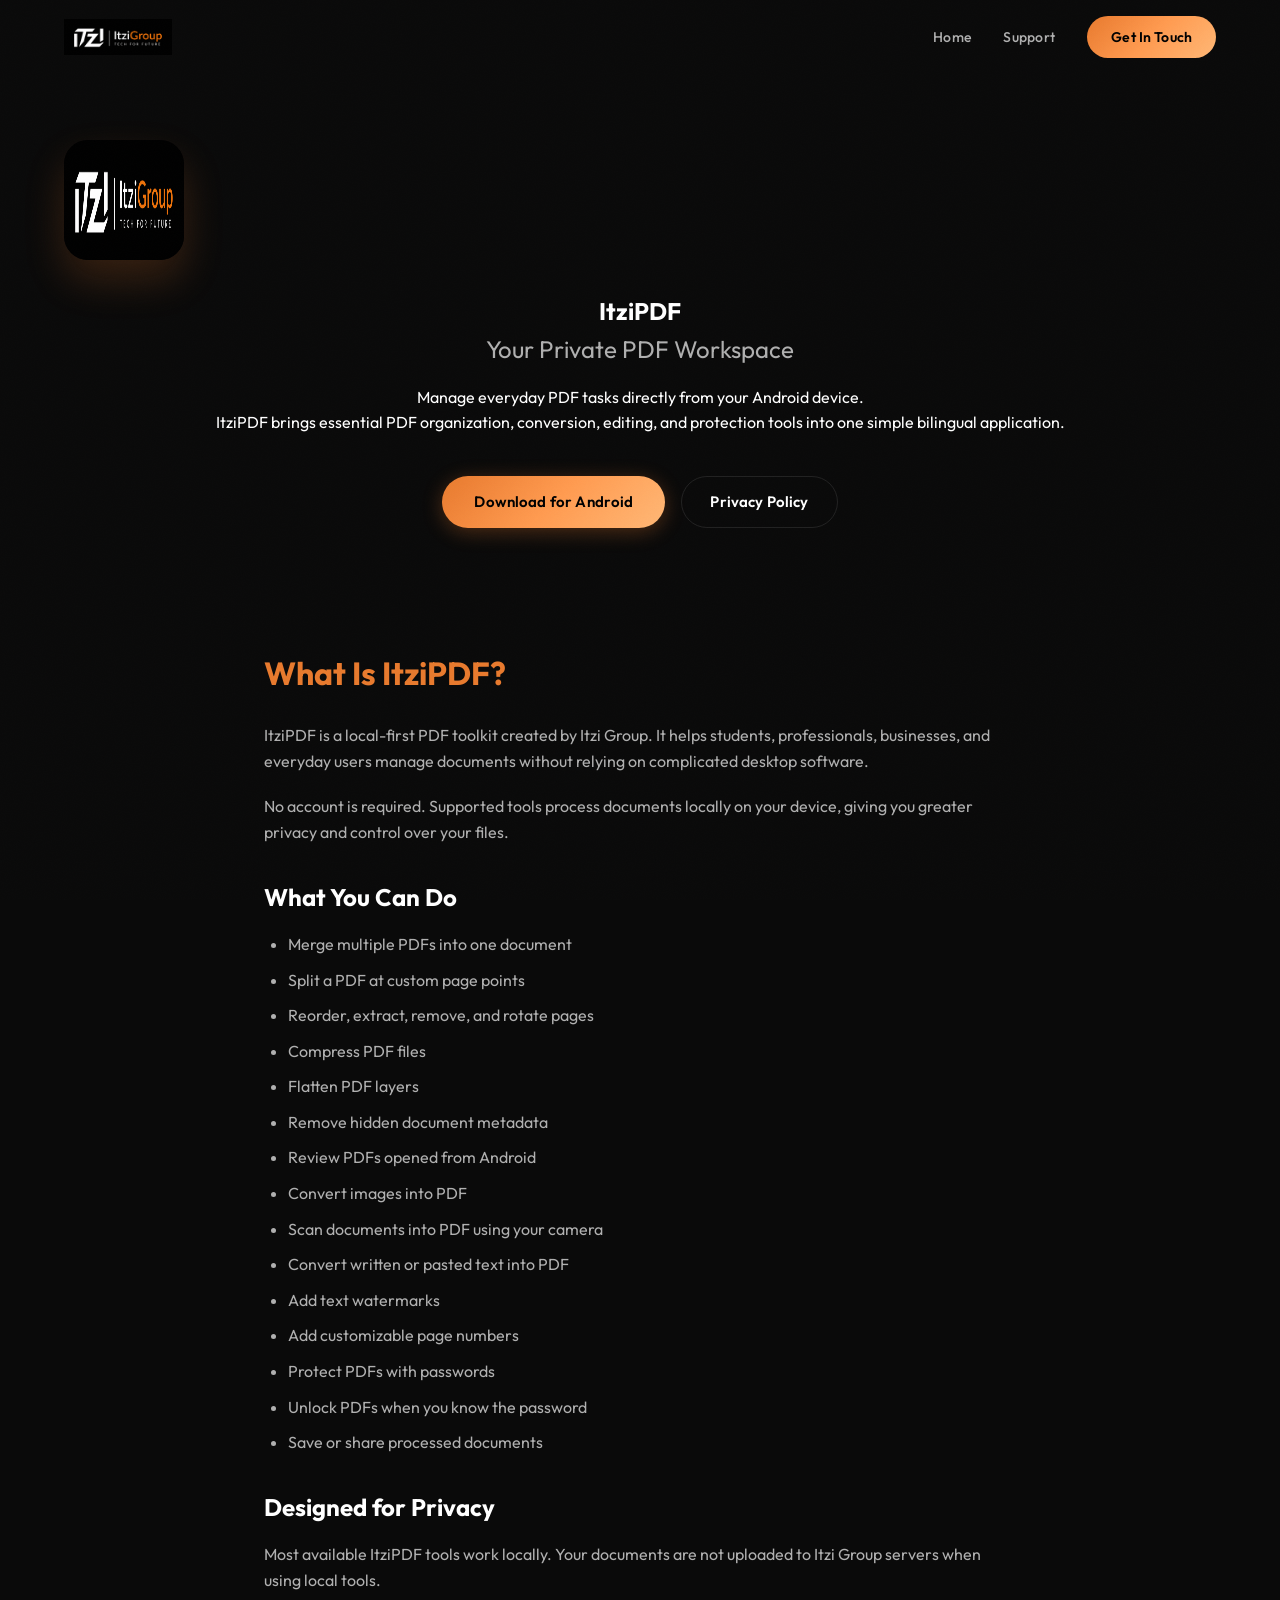
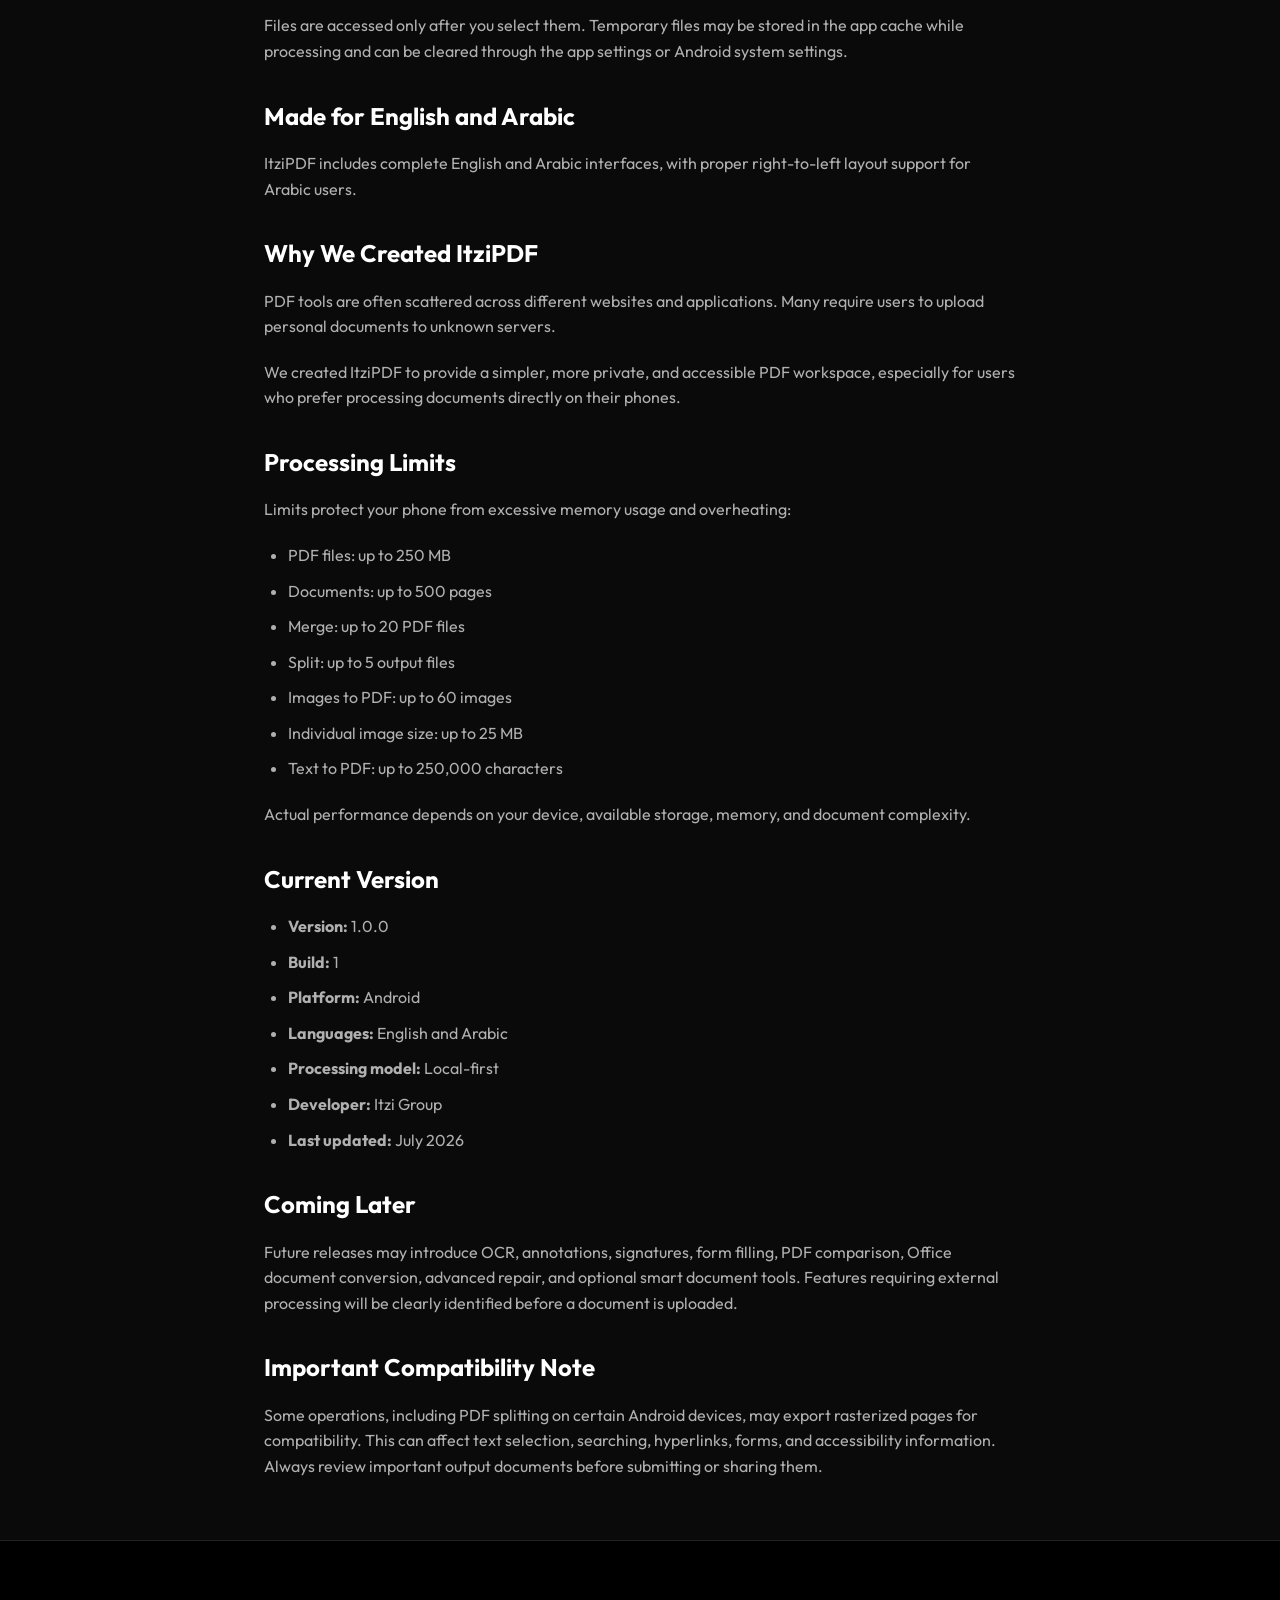
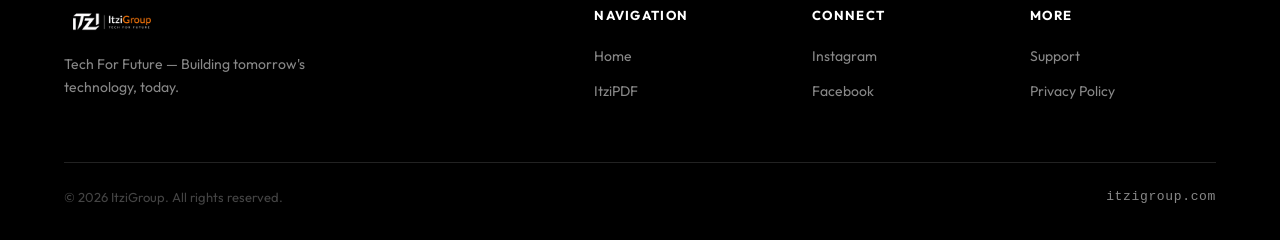
==== itzipdf/index.html @ ad78db8b "Add ItziPDF page, update icons, move contact to support, update email" ====
<!DOCTYPE html>
<html lang="en">
<head>
    <meta charset="UTF-8">
    <meta name="viewport" content="width=device-width, initial-scale=1.0">
    <title>ItziPDF — Your Private PDF Workspace | ItziGroup</title>
    <meta name="description" content="Manage everyday PDF tasks directly from your Android device with ItziPDF. Merge, split, convert, and protect tools in one simple app.">
    <meta name="robots" content="index, follow">
    <meta name="theme-color" content="#0a0a0a">

    <!-- Security Headers -->
    <meta http-equiv="X-Content-Type-Options" content="nosniff">
    <meta name="referrer" content="strict-origin-when-cross-origin">

    <!-- Open Graph / Social -->
    <meta property="og:title" content="ItziPDF — Your Private PDF Workspace">
    <meta property="og:description" content="A local-first PDF toolkit for Android created by ItziGroup.">
    <meta property="og:type" content="website">
    <meta property="og:url" content="https://itzigroup.com/itzipdf">
    <meta property="og:image" content="https://itzigroup.com/assets/itzipdf-icon.png">
    <meta property="og:site_name" content="ItziGroup">

    <link rel="canonical" href="https://itzigroup.com/itzipdf">
    <link rel="icon" type="image/png" href="../assets/favicon.png">

    <!-- Google Fonts -->
    <link rel="preconnect" href="https://fonts.googleapis.com">
    <link rel="preconnect" href="https://fonts.gstatic.com" crossorigin>
    <link href="https://fonts.googleapis.com/css2?family=Outfit:wght@300;400;500;600;700;800;900&display=swap" rel="stylesheet">

    <link rel="stylesheet" href="../styles.css">
    <style>
        .app-hero {
            padding: 140px 0 80px;
            text-align: center;
        }
        .app-hero-icon {
            width: 120px;
            height: 120px;
            border-radius: 24px;
            margin-bottom: 32px;
            box-shadow: 0 20px 40px rgba(232, 122, 46, 0.2);
        }
        .content-section {
            max-width: 800px;
            margin: 0 auto;
            padding: 40px 24px;
        }
        .content-section h2 {
            font-size: 32px;
            margin-bottom: 24px;
            color: var(--orange);
        }
        .content-section h3 {
            font-size: 24px;
            margin: 32px 0 16px;
        }
        .content-section p, .content-section ul {
            font-size: 16px;
            color: var(--grey-light);
            margin-bottom: 20px;
        }
        .content-section ul {
            padding-left: 24px;
        }
        .content-section li {
            margin-bottom: 10px;
        }
        .app-links {
            display: flex;
            justify-content: center;
            gap: 16px;
            flex-wrap: wrap;
            margin-top: 40px;
        }
    </style>
</head>
<body>
    <!-- Navbar -->
    <nav class="navbar" id="navbar">
        <div class="nav-container">
            <a href="/" class="nav-logo">
                <img src="../assets/logo.png" alt="ItziGroup Logo" class="logo-img">
            </a>
            <div class="nav-links" id="navLinks">
                <a href="/" class="nav-link">Home</a>
                <a href="https://support.itzigroup.com" class="nav-link" target="_blank" rel="noopener noreferrer">Support</a>
                <a href="mailto:itzigroup_support@itzigroup.com" class="nav-link nav-cta">Get In Touch</a>
            </div>
        </div>
    </nav>

    <!-- App Hero -->
    <section class="app-hero">
        <div class="container">
            <img src="../assets/itzipdf-icon.png" alt="ItziPDF Icon" class="app-hero-icon">
            <h1 class="header-title">ItziPDF</h1>
            <p style="font-size: 24px; color: var(--grey-light); margin-bottom: 16px;">Your Private PDF Workspace</p>
            <p>Manage everyday PDF tasks directly from your Android device. <br>ItziPDF brings essential PDF organization, conversion, editing, and protection tools into one simple bilingual application.</p>
            
            <div class="app-links">
                <a href="#" class="btn btn-primary" onclick="alert('Coming soon to Android!')">Download for Android</a>
                <a href="/itzipdf/privacy" class="btn btn-outline" style="border: 1px solid var(--grey-border); padding: 12px 28px; border-radius: 100px; color: var(--white); text-decoration: none;">Privacy Policy</a>
            </div>
        </div>
    </section>

    <!-- Content -->
    <section class="content-section">
        <h2>What Is ItziPDF?</h2>
        <p>ItziPDF is a local-first PDF toolkit created by Itzi Group. It helps students, professionals, businesses, and everyday users manage documents without relying on complicated desktop software.</p>
        <p>No account is required. Supported tools process documents locally on your device, giving you greater privacy and control over your files.</p>

        <h3>What You Can Do</h3>
        <ul>
            <li>Merge multiple PDFs into one document</li>
            <li>Split a PDF at custom page points</li>
            <li>Reorder, extract, remove, and rotate pages</li>
            <li>Compress PDF files</li>
            <li>Flatten PDF layers</li>
            <li>Remove hidden document metadata</li>
            <li>Review PDFs opened from Android</li>
            <li>Convert images into PDF</li>
            <li>Scan documents into PDF using your camera</li>
            <li>Convert written or pasted text into PDF</li>
            <li>Add text watermarks</li>
            <li>Add customizable page numbers</li>
            <li>Protect PDFs with passwords</li>
            <li>Unlock PDFs when you know the password</li>
            <li>Save or share processed documents</li>
        </ul>

        <h3>Designed for Privacy</h3>
        <p>Most available ItziPDF tools work locally. Your documents are not uploaded to Itzi Group servers when using local tools.</p>
        <p>Files are accessed only after you select them. Temporary files may be stored in the app cache while processing and can be cleared through the app settings or Android system settings.</p>

        <h3>Made for English and Arabic</h3>
        <p>ItziPDF includes complete English and Arabic interfaces, with proper right-to-left layout support for Arabic users.</p>

        <h3>Why We Created ItziPDF</h3>
        <p>PDF tools are often scattered across different websites and applications. Many require users to upload personal documents to unknown servers.</p>
        <p>We created ItziPDF to provide a simpler, more private, and accessible PDF workspace, especially for users who prefer processing documents directly on their phones.</p>

        <h3>Processing Limits</h3>
        <p>Limits protect your phone from excessive memory usage and overheating:</p>
        <ul>
            <li>PDF files: up to 250 MB</li>
            <li>Documents: up to 500 pages</li>
            <li>Merge: up to 20 PDF files</li>
            <li>Split: up to 5 output files</li>
            <li>Images to PDF: up to 60 images</li>
            <li>Individual image size: up to 25 MB</li>
            <li>Text to PDF: up to 250,000 characters</li>
        </ul>
        <p>Actual performance depends on your device, available storage, memory, and document complexity.</p>

        <h3>Current Version</h3>
        <ul>
            <li><strong>Version:</strong> 1.0.0</li>
            <li><strong>Build:</strong> 1</li>
            <li><strong>Platform:</strong> Android</li>
            <li><strong>Languages:</strong> English and Arabic</li>
            <li><strong>Processing model:</strong> Local-first</li>
            <li><strong>Developer:</strong> Itzi Group</li>
            <li><strong>Last updated:</strong> July 2026</li>
        </ul>

        <h3>Coming Later</h3>
        <p>Future releases may introduce OCR, annotations, signatures, form filling, PDF comparison, Office document conversion, advanced repair, and optional smart document tools. Features requiring external processing will be clearly identified before a document is uploaded.</p>
        
        <h3>Important Compatibility Note</h3>
        <p>Some operations, including PDF splitting on certain Android devices, may export rasterized pages for compatibility. This can affect text selection, searching, hyperlinks, forms, and accessibility information. Always review important output documents before submitting or sharing them.</p>

    </section>

    <!-- Footer -->
    <footer class="footer">
        <div class="container">
            <div class="footer-top">
                <div class="footer-brand">
                    <img src="../assets/logo.png" alt="ItziGroup Logo" class="footer-logo">
                    <p>Tech For Future — Building tomorrow's technology, today.</p>
                </div>
                <div class="footer-links">
                    <div class="footer-col">
                        <h4>Navigation</h4>
                        <a href="/">Home</a>
                        <a href="/itzipdf">ItziPDF</a>
                    </div>
                    <div class="footer-col">
                        <h4>Connect</h4>
                        <a href="https://www.instagram.com/itzigroup/" target="_blank" rel="noopener noreferrer">Instagram</a>
                        <a href="https://www.facebook.com/profile.php?id=61591652615538" target="_blank" rel="noopener noreferrer">Facebook</a>
                    </div>
                    <div class="footer-col">
                        <h4>More</h4>
                        <a href="https://support.itzigroup.com" target="_blank" rel="noopener noreferrer">Support</a>
                        <a href="/itzipdf/privacy">Privacy Policy</a>
                    </div>
                </div>
            </div>
            <div class="footer-bottom">
                <p>&copy; 2026 ItziGroup. All rights reserved.</p>
                <p class="footer-domain">itzigroup.com</p>
            </div>
        </div>
    </footer>
</body>
</html>
---- styles.css ----
/* ============================================
   ITZIGROUP — TECH FOR FUTURE
   Premium Futuristic Landing Page
   Colors: Black, White, Orange, Grey
   ============================================ */

/* === CSS Custom Properties === */
:root {
    /* Core Colors */
    --black: #000000;
    --black-rich: #0a0a0a;
    --black-soft: #111111;
    --black-card: #141414;
    --black-elevated: #1a1a1a;

    --white: #ffffff;
    --white-soft: #f5f5f5;
    --white-muted: #e0e0e0;

    --orange: #E87A2E;
    --orange-light: #FF9B50;
    --orange-dark: #C65E15;
    --orange-glow: rgba(232, 122, 46, 0.3);
    --orange-subtle: rgba(232, 122, 46, 0.08);

    --grey: #888888;
    --grey-light: #b0b0b0;
    --grey-dark: #444444;
    --grey-border: #222222;
    --grey-muted: #666666;

    /* Gradients */
    --gradient-orange: linear-gradient(135deg, #E87A2E 0%, #FF9B50 50%, #FFB876 100%);
    --gradient-dark: linear-gradient(180deg, #0a0a0a 0%, #111111 100%);
    --gradient-card: linear-gradient(145deg, rgba(255,255,255,0.03) 0%, rgba(255,255,255,0.01) 100%);
    --gradient-glow: radial-gradient(circle, var(--orange-glow) 0%, transparent 70%);
    --gradient-hero: linear-gradient(135deg, #0a0a0a 0%, #111111 40%, #0f0f0f 100%);
    --gradient-text: linear-gradient(135deg, #E87A2E 0%, #FF9B50 40%, #FFD4A8 100%);
    --gradient-border: linear-gradient(135deg, rgba(232, 122, 46, 0.4), rgba(232, 122, 46, 0.05));

    /* Typography */
    --font-primary: 'Outfit', -apple-system, BlinkMacSystemFont, 'Segoe UI', sans-serif;
    --font-mono: 'JetBrains Mono', 'Fira Code', monospace;

    /* Spacing */
    --section-padding: 120px 0;
    --container-width: 1200px;
    --border-radius: 16px;
    --border-radius-sm: 8px;
    --border-radius-lg: 24px;

    /* Transitions */
    --transition-fast: 0.2s cubic-bezier(0.4, 0, 0.2, 1);
    --transition-smooth: 0.4s cubic-bezier(0.4, 0, 0.2, 1);
    --transition-spring: 0.5s cubic-bezier(0.34, 1.56, 0.64, 1);
}

/* === Reset & Base === */
*,
*::before,
*::after {
    margin: 0;
    padding: 0;
    box-sizing: border-box;
}

html {
    scroll-behavior: smooth;
    scroll-padding-top: 80px;
    -webkit-font-smoothing: antialiased;
    -moz-osx-font-smoothing: grayscale;
}

body {
    font-family: var(--font-primary);
    background-color: var(--black-rich);
    color: var(--white);
    line-height: 1.6;
    overflow-x: hidden;
    cursor: default;
}

::selection {
    background: var(--orange);
    color: var(--black);
}

img {
    max-width: 100%;
    height: auto;
    display: block;
}

a {
    text-decoration: none;
    color: inherit;
    transition: color var(--transition-fast);
}

/* === Utilities === */
.container {
    max-width: var(--container-width);
    margin: 0 auto;
    padding: 0 24px;
}

.text-gradient {
    background: var(--gradient-text);
    -webkit-background-clip: text;
    -webkit-text-fill-color: transparent;
    background-clip: text;
}

/* === Cursor Glow === */
.cursor-glow {
    position: fixed;
    width: 500px;
    height: 500px;
    border-radius: 50%;
    background: radial-gradient(circle, rgba(232, 122, 46, 0.06) 0%, transparent 70%);
    pointer-events: none;
    z-index: 0;
    transform: translate(-50%, -50%);
    transition: opacity 0.3s;
    will-change: transform;
}

/* === Particle Canvas === */
#particleCanvas {
    position: fixed;
    top: 0;
    left: 0;
    width: 100%;
    height: 100%;
    pointer-events: none;
    z-index: 0;
    opacity: 0.4;
}

/* ============================================
   NAVIGATION
   ============================================ */
.navbar {
    position: fixed;
    top: 0;
    left: 0;
    right: 0;
    z-index: 1000;
    padding: 16px 0;
    transition: all var(--transition-smooth);
    background: transparent;
}

.navbar.scrolled {
    background: rgba(10, 10, 10, 0.85);
    backdrop-filter: blur(20px) saturate(180%);
    -webkit-backdrop-filter: blur(20px) saturate(180%);
    border-bottom: 1px solid rgba(255, 255, 255, 0.05);
    padding: 10px 0;
}

.nav-container {
    max-width: var(--container-width);
    margin: 0 auto;
    padding: 0 24px;
    display: flex;
    align-items: center;
    justify-content: space-between;
}

.nav-logo {
    display: flex;
    align-items: center;
    z-index: 1001;
}

.logo-img {
    height: 36px;
    width: auto;
    transition: transform var(--transition-fast);
    mix-blend-mode: lighten;
}

.nav-logo:hover .logo-img {
    transform: scale(1.05);
}

.nav-links {
    display: flex;
    align-items: center;
    gap: 32px;
}

.nav-link {
    font-size: 14px;
    font-weight: 500;
    color: var(--grey-light);
    letter-spacing: 0.02em;
    position: relative;
    padding: 4px 0;
    transition: color var(--transition-fast);
}

.nav-link::after {
    content: '';
    position: absolute;
    bottom: -2px;
    left: 0;
    width: 0;
    height: 2px;
    background: var(--gradient-orange);
    border-radius: 1px;
    transition: width var(--transition-smooth);
}

.nav-link:hover,
.nav-link.active {
    color: var(--white);
}

.nav-link:hover::after,
.nav-link.active::after {
    width: 100%;
}

.nav-cta {
    background: var(--gradient-orange);
    color: var(--black) !important;
    padding: 10px 24px !important;
    border-radius: 100px;
    font-weight: 600;
    letter-spacing: 0.01em;
    transition: transform var(--transition-fast), box-shadow var(--transition-fast);
}

.nav-cta::after {
    display: none;
}

.nav-cta:hover {
    transform: translateY(-2px);
    box-shadow: 0 8px 30px var(--orange-glow);
}

/* Mobile Toggle */
.nav-toggle {
    display: none;
    flex-direction: column;
    gap: 5px;
    background: none;
    border: none;
    cursor: pointer;
    z-index: 1001;
    padding: 4px;
}

.nav-toggle span {
    display: block;
    width: 24px;
    height: 2px;
    background: var(--white);
    border-radius: 2px;
    transition: all var(--transition-smooth);
}

.nav-toggle.active span:nth-child(1) {
    transform: rotate(45deg) translate(5px, 5px);
}

.nav-toggle.active span:nth-child(2) {
    opacity: 0;
}

.nav-toggle.active span:nth-child(3) {
    transform: rotate(-45deg) translate(5px, -5px);
}

/* ============================================
   HERO SECTION
   ============================================ */
.hero {
    position: relative;
    min-height: 100vh;
    display: flex;
    align-items: center;
    justify-content: center;
    background: var(--gradient-hero);
    overflow: hidden;
    padding: 120px 24px 80px;
}

.hero-bg-grid {
    position: absolute;
    inset: 0;
    background-image:
        linear-gradient(rgba(255,255,255,0.02) 1px, transparent 1px),
        linear-gradient(90deg, rgba(255,255,255,0.02) 1px, transparent 1px);
    background-size: 60px 60px;
    mask-image: radial-gradient(ellipse at center, black 30%, transparent 70%);
    -webkit-mask-image: radial-gradient(ellipse at center, black 30%, transparent 70%);
}

.hero::before {
    content: '';
    position: absolute;
    top: -200px;
    right: -200px;
    width: 600px;
    height: 600px;
    background: radial-gradient(circle, rgba(232, 122, 46, 0.08) 0%, transparent 60%);
    animation: heroGlow 8s ease-in-out infinite alternate;
}

.hero::after {
    content: '';
    position: absolute;
    bottom: -100px;
    left: -100px;
    width: 400px;
    height: 400px;
    background: radial-gradient(circle, rgba(232, 122, 46, 0.04) 0%, transparent 60%);
    animation: heroGlow 10s ease-in-out infinite alternate-reverse;
}

@keyframes heroGlow {
    0% { transform: translate(0, 0) scale(1); opacity: 0.6; }
    100% { transform: translate(30px, -20px) scale(1.2); opacity: 1; }
}

.hero-content {
    position: relative;
    z-index: 2;
    text-align: center;
    max-width: 800px;
}

.hero-badge {
    display: inline-flex;
    align-items: center;
    gap: 8px;
    background: rgba(232, 122, 46, 0.1);
    border: 1px solid rgba(232, 122, 46, 0.2);
    border-radius: 100px;
    padding: 8px 20px;
    font-size: 13px;
    font-weight: 500;
    color: var(--orange-light);
    letter-spacing: 0.05em;
    text-transform: uppercase;
    margin-bottom: 32px;
    animation: fadeInDown 0.8s ease-out;
}

.badge-dot {
    width: 8px;
    height: 8px;
    background: var(--orange);
    border-radius: 50%;
    animation: pulse 2s ease-in-out infinite;
}

@keyframes pulse {
    0%, 100% { opacity: 1; transform: scale(1); }
    50% { opacity: 0.5; transform: scale(0.8); }
}

@keyframes fadeInDown {
    from { opacity: 0; transform: translateY(-20px); }
    to { opacity: 1; transform: translateY(0); }
}

.hero-title {
    font-size: clamp(42px, 7vw, 80px);
    font-weight: 800;
    line-height: 1.08;
    margin-bottom: 24px;
    letter-spacing: -0.03em;
}

.title-line {
    display: block;
    animation: fadeInUp 0.8s ease-out both;
}

.title-line:nth-child(2) {
    animation-delay: 0.15s;
}

.title-gradient {
    background: var(--gradient-text);
    -webkit-background-clip: text;
    -webkit-text-fill-color: transparent;
    background-clip: text;
}

@keyframes fadeInUp {
    from { opacity: 0; transform: translateY(30px); }
    to { opacity: 1; transform: translateY(0); }
}

.hero-subtitle {
    font-size: clamp(16px, 2vw, 19px);
    color: var(--grey-light);
    max-width: 600px;
    margin: 0 auto 40px;
    line-height: 1.7;
    animation: fadeInUp 0.8s ease-out 0.3s both;
}

.hero-actions {
    display: flex;
    gap: 16px;
    justify-content: center;
    flex-wrap: wrap;
    animation: fadeInUp 0.8s ease-out 0.45s both;
}

/* === Buttons === */
.btn {
    display: inline-flex;
    align-items: center;
    gap: 8px;
    padding: 14px 32px;
    border-radius: 100px;
    font-family: var(--font-primary);
    font-size: 15px;
    font-weight: 600;
    letter-spacing: 0.01em;
    cursor: pointer;
    border: none;
    transition: all var(--transition-smooth);
    position: relative;
    overflow: hidden;
}

.btn-primary {
    background: var(--gradient-orange);
    color: var(--black);
    box-shadow: 0 4px 20px rgba(232, 122, 46, 0.3);
}

.btn-primary:hover {
    transform: translateY(-3px);
    box-shadow: 0 8px 40px rgba(232, 122, 46, 0.4);
}

.btn-primary::before {
    content: '';
    position: absolute;
    inset: 0;
    background: linear-gradient(135deg, rgba(255,255,255,0.2) 0%, transparent 50%);
    opacity: 0;
    transition: opacity var(--transition-fast);
}

.btn-primary:hover::before {
    opacity: 1;
}

.btn-secondary {
    background: rgba(255, 255, 255, 0.05);
    color: var(--white);
    border: 1px solid rgba(255, 255, 255, 0.1);
    backdrop-filter: blur(10px);
}

.btn-secondary:hover {
    background: rgba(255, 255, 255, 0.1);
    border-color: rgba(255, 255, 255, 0.2);
    transform: translateY(-2px);
}

.btn-outline {
    background: transparent;
    color: var(--orange);
    border: 1px solid var(--orange);
    padding: 12px 28px;
}

.btn-outline:hover {
    background: var(--orange-subtle);
    transform: translateY(-2px);
    box-shadow: 0 4px 20px var(--orange-glow);
}

.btn-ghost {
    background: transparent;
    color: var(--grey-light);
    padding: 10px 20px;
}

.btn-ghost:hover {
    color: var(--white);
    background: rgba(255, 255, 255, 0.05);
}

.btn-small {
    padding: 10px 20px;
    font-size: 13px;
}

.btn-full {
    width: 100%;
    justify-content: center;
}

/* Hero Stats */
.hero-stats {
    display: flex;
    align-items: center;
    justify-content: center;
    gap: 40px;
    margin-top: 64px;
    animation: fadeInUp 0.8s ease-out 0.6s both;
}

.stat-item {
    text-align: center;
}

.stat-number {
    font-size: 36px;
    font-weight: 800;
    color: var(--orange);
    display: inline;
    font-variant-numeric: tabular-nums;
}

.stat-suffix {
    font-size: 28px;
    font-weight: 700;
    color: var(--orange);
}

.stat-label {
    display: block;
    font-size: 13px;
    color: var(--grey);
    margin-top: 4px;
    letter-spacing: 0.03em;
}

.stat-divider {
    width: 1px;
    height: 40px;
    background: var(--grey-border);
}

/* Scroll Indicator */
.hero-scroll-indicator {
    position: absolute;
    bottom: 32px;
    left: 50%;
    transform: translateX(-50%);
    display: flex;
    flex-direction: column;
    align-items: center;
    gap: 8px;
    animation: fadeInUp 1s ease-out 1s both;
}

.hero-scroll-indicator span {
    font-size: 11px;
    color: var(--grey);
    letter-spacing: 0.1em;
    text-transform: uppercase;
}

.scroll-line {
    width: 1px;
    height: 40px;
    background: var(--grey-border);
    position: relative;
    overflow: hidden;
}

.scroll-line::after {
    content: '';
    position: absolute;
    top: -100%;
    left: 0;
    width: 100%;
    height: 50%;
    background: var(--orange);
    animation: scrollLine 2s ease-in-out infinite;
}

@keyframes scrollLine {
    0% { top: -50%; }
    100% { top: 100%; }
}

/* ============================================
   SECTIONS — Common
   ============================================ */
.section {
    position: relative;
    padding: var(--section-padding);
    z-index: 1;
}

.section-header {
    text-align: center;
    max-width: 650px;
    margin: 0 auto 72px;
}

.section-tag {
    display: inline-block;
    font-family: var(--font-mono);
    font-size: 12px;
    font-weight: 500;
    color: var(--orange);
    letter-spacing: 0.15em;
    text-transform: uppercase;
    margin-bottom: 16px;
    padding: 6px 16px;
    background: var(--orange-subtle);
    border: 1px solid rgba(232, 122, 46, 0.15);
    border-radius: 100px;
}

.section-title {
    font-size: clamp(32px, 5vw, 48px);
    font-weight: 800;
    letter-spacing: -0.02em;
    line-height: 1.15;
    margin-bottom: 16px;
}

.section-subtitle {
    font-size: 17px;
    color: var(--grey-light);
    line-height: 1.7;
}

/* ============================================
   ABOUT SECTION
   ============================================ */
.about {
    background: var(--black-rich);
}

.about-grid {
    display: grid;
    grid-template-columns: repeat(auto-fit, minmax(260px, 1fr));
    gap: 24px;
}

.about-card {
    background: var(--gradient-card);
    border: 1px solid var(--grey-border);
    border-radius: var(--border-radius);
    padding: 40px 32px;
    transition: all var(--transition-smooth);
    position: relative;
    overflow: hidden;
}

.about-card::before {
    content: '';
    position: absolute;
    top: 0;
    left: 0;
    right: 0;
    height: 2px;
    background: var(--gradient-orange);
    transform: scaleX(0);
    transform-origin: left;
    transition: transform var(--transition-smooth);
}

.about-card:hover {
    border-color: rgba(232, 122, 46, 0.2);
    transform: translateY(-4px);
    box-shadow: 0 20px 60px rgba(0, 0, 0, 0.3);
}

.about-card:hover::before {
    transform: scaleX(1);
}

.card-icon {
    width: 56px;
    height: 56px;
    display: flex;
    align-items: center;
    justify-content: center;
    background: var(--orange-subtle);
    border-radius: 14px;
    margin-bottom: 24px;
    color: var(--orange);
    transition: all var(--transition-smooth);
}

.about-card:hover .card-icon {
    background: rgba(232, 122, 46, 0.15);
    transform: scale(1.05);
}

.about-card h3 {
    font-size: 20px;
    font-weight: 700;
    margin-bottom: 12px;
    letter-spacing: -0.01em;
}

.about-card p {
    font-size: 15px;
    color: var(--grey-light);
    line-height: 1.7;
}

/* ============================================
   PROJECTS SECTION
   ============================================ */
.projects {
    background: var(--black-soft);
}

.projects-grid {
    display: grid;
    grid-template-columns: repeat(auto-fit, minmax(340px, 1fr));
    gap: 28px;
}

.project-card {
    background: var(--black-card);
    border: 1px solid var(--grey-border);
    border-radius: var(--border-radius-lg);
    overflow: hidden;
    transition: all var(--transition-smooth);
}

.project-card:hover {
    border-color: rgba(232, 122, 46, 0.25);
    transform: translateY(-6px);
    box-shadow: 0 24px 80px rgba(0, 0, 0, 0.4);
}

.project-image {
    position: relative;
    height: 220px;
    background: linear-gradient(135deg, var(--black-elevated) 0%, var(--black-card) 100%);
    display: flex;
    align-items: center;
    justify-content: center;
    overflow: hidden;
}

.project-placeholder {
    color: var(--grey-dark);
    transition: all var(--transition-smooth);
}

.project-card:hover .project-placeholder {
    color: var(--orange);
    transform: scale(1.1);
}

.project-overlay {
    position: absolute;
    inset: 0;
    background: rgba(232, 122, 46, 0.1);
    display: flex;
    align-items: center;
    justify-content: center;
    opacity: 0;
    transition: opacity var(--transition-smooth);
    backdrop-filter: blur(4px);
}

.project-card:hover .project-overlay {
    opacity: 1;
}

.project-view {
    font-size: 14px;
    font-weight: 600;
    color: var(--orange-light);
    padding: 10px 24px;
    border: 1px solid var(--orange);
    border-radius: 100px;
    transition: all var(--transition-fast);
}

.project-info {
    padding: 28px;
}

.project-tags {
    display: flex;
    gap: 8px;
    margin-bottom: 16px;
}

.tag {
    font-family: var(--font-mono);
    font-size: 11px;
    font-weight: 500;
    color: var(--orange);
    background: var(--orange-subtle);
    padding: 4px 12px;
    border-radius: 100px;
    letter-spacing: 0.03em;
}

.project-info h3 {
    font-size: 22px;
    font-weight: 700;
    margin-bottom: 10px;
    letter-spacing: -0.01em;
}

.project-info p {
    font-size: 14px;
    color: var(--grey-light);
    line-height: 1.7;
    margin-bottom: 20px;
}

.project-link {
    display: inline-flex;
    align-items: center;
    gap: 6px;
    font-size: 14px;
    font-weight: 600;
    color: var(--orange);
    transition: gap var(--transition-smooth);
}

.project-link:hover {
    gap: 12px;
}

.projects-cta {
    text-align: center;
    margin-top: 64px;
    padding-top: 48px;
    border-top: 1px solid var(--grey-border);
}

.projects-cta p {
    color: var(--grey);
    margin-bottom: 20px;
    font-size: 15px;
}

/* ============================================
   APPS SECTION
   ============================================ */
.apps {
    background: var(--black-rich);
}

.apps-grid {
    display: grid;
    grid-template-columns: repeat(auto-fit, minmax(320px, 1fr));
    gap: 28px;
}

.app-card {
    background: var(--gradient-card);
    border: 1px solid var(--grey-border);
    border-radius: var(--border-radius-lg);
    padding: 36px;
    transition: all var(--transition-smooth);
    position: relative;
}

.app-card:hover {
    border-color: rgba(232, 122, 46, 0.2);
    transform: translateY(-4px);
    box-shadow: 0 20px 60px rgba(0, 0, 0, 0.3);
}

.app-icon-wrapper {
    margin-bottom: 24px;
}

.app-icon {
    width: 72px;
    height: 72px;
    display: flex;
    align-items: center;
    justify-content: center;
    background: linear-gradient(135deg, rgba(232, 122, 46, 0.12) 0%, rgba(232, 122, 46, 0.04) 100%);
    border-radius: 20px;
    color: var(--orange);
    border: 1px solid rgba(232, 122, 46, 0.15);
    transition: all var(--transition-smooth);
}

.app-card:hover .app-icon {
    transform: scale(1.05) rotate(-2deg);
    box-shadow: 0 8px 30px var(--orange-glow);
}

.app-icon-coming {
    border-style: dashed;
    opacity: 0.6;
}

.app-card h3 {
    font-size: 22px;
    font-weight: 700;
    margin-bottom: 10px;
    letter-spacing: -0.01em;
}

.app-description {
    font-size: 14px;
    color: var(--grey-light);
    line-height: 1.7;
    margin-bottom: 20px;
}

.app-meta {
    display: flex;
    align-items: center;
    justify-content: space-between;
    margin-bottom: 24px;
    padding-bottom: 20px;
    border-bottom: 1px solid var(--grey-border);
}

.app-platform {
    font-size: 13px;
    color: var(--grey);
}

.app-status {
    font-size: 12px;
    font-weight: 600;
    letter-spacing: 0.02em;
}

.status-live {
    color: #4caf50;
}

.status-beta {
    color: var(--orange);
}

.status-dev {
    color: var(--grey);
}

.app-actions {
    display: flex;
    gap: 12px;
}

/* ============================================
   CONNECT / SOCIAL SECTION
   ============================================ */
.connect {
    background: var(--black-soft);
}

.social-grid {
    display: grid;
    grid-template-columns: repeat(auto-fit, minmax(300px, 1fr));
    gap: 16px;
}

.social-card {
    display: flex;
    align-items: center;
    gap: 20px;
    background: var(--black-card);
    border: 1px solid var(--grey-border);
    border-radius: var(--border-radius);
    padding: 24px 28px;
    transition: all var(--transition-smooth);
    cursor: pointer;
}

.social-card:hover {
    border-color: rgba(232, 122, 46, 0.3);
    background: var(--black-elevated);
    transform: translateX(4px);
    box-shadow: -4px 0 20px var(--orange-glow);
}

.social-icon {
    width: 52px;
    height: 52px;
    display: flex;
    align-items: center;
    justify-content: center;
    background: var(--orange-subtle);
    border-radius: 14px;
    color: var(--orange);
    flex-shrink: 0;
    transition: all var(--transition-smooth);
}

.social-card:hover .social-icon {
    background: rgba(232, 122, 46, 0.15);
    transform: scale(1.05);
}

.social-info {
    flex-grow: 1;
}

.social-info h3 {
    font-size: 16px;
    font-weight: 700;
    margin-bottom: 2px;
}

.social-info p {
    font-size: 13px;
    color: var(--grey);
}

.social-arrow {
    font-size: 20px;
    color: var(--grey-dark);
    transition: all var(--transition-smooth);
}

.social-card:hover .social-arrow {
    color: var(--orange);
    transform: translateX(4px);
}

/* ============================================
   CONTACT SECTION
   ============================================ */
.contact {
    background: var(--black-rich);
}

.contact-wrapper {
    display: grid;
    grid-template-columns: 1fr 1fr;
    gap: 80px;
    align-items: start;
}

.contact-info p {
    font-size: 16px;
    color: var(--grey-light);
    line-height: 1.8;
    margin-top: 16px;
    margin-bottom: 40px;
}

.contact-details {
    display: flex;
    flex-direction: column;
    gap: 16px;
}

.contact-item {
    display: flex;
    align-items: center;
    gap: 12px;
    color: var(--grey-light);
    font-size: 15px;
}

.contact-item svg {
    color: var(--orange);
    flex-shrink: 0;
}

/* Contact Form */
.contact-form {
    display: flex;
    flex-direction: column;
    gap: 20px;
}

.form-group {
    display: flex;
    flex-direction: column;
    gap: 6px;
}

.form-group label {
    font-size: 13px;
    font-weight: 600;
    color: var(--grey-light);
    letter-spacing: 0.03em;
}

.form-group input,
.form-group textarea {
    background: var(--black-card);
    border: 1px solid var(--grey-border);
    border-radius: var(--border-radius-sm);
    padding: 14px 18px;
    color: var(--white);
    font-family: var(--font-primary);
    font-size: 15px;
    transition: all var(--transition-fast);
    outline: none;
}

.form-group input::placeholder,
.form-group textarea::placeholder {
    color: var(--grey-dark);
}

.form-group input:focus,
.form-group textarea:focus {
    border-color: var(--orange);
    box-shadow: 0 0 0 3px var(--orange-glow);
}

.form-group textarea {
    resize: vertical;
    min-height: 120px;
}

/* ============================================
   FOOTER
   ============================================ */
.footer {
    background: var(--black);
    border-top: 1px solid var(--grey-border);
    padding: 64px 0 32px;
    position: relative;
    z-index: 1;
}

.footer-top {
    display: grid;
    grid-template-columns: 1.5fr 2fr;
    gap: 64px;
    padding-bottom: 48px;
    border-bottom: 1px solid var(--grey-border);
}

.footer-logo {
    height: 32px;
    width: auto;
    margin-bottom: 16px;
    mix-blend-mode: lighten;
}

.footer-brand p {
    font-size: 14px;
    color: var(--grey);
    line-height: 1.7;
    max-width: 300px;
}

.footer-links {
    display: grid;
    grid-template-columns: repeat(3, 1fr);
    gap: 32px;
}

.footer-col h4 {
    font-size: 13px;
    font-weight: 700;
    text-transform: uppercase;
    letter-spacing: 0.1em;
    color: var(--white);
    margin-bottom: 20px;
}

.footer-col a {
    display: block;
    font-size: 14px;
    color: var(--grey);
    margin-bottom: 12px;
    transition: all var(--transition-fast);
}

.footer-col a:hover {
    color: var(--orange);
    transform: translateX(4px);
}

.footer-bottom {
    display: flex;
    justify-content: space-between;
    align-items: center;
    padding-top: 24px;
}

.footer-bottom p {
    font-size: 13px;
    color: var(--grey-dark);
}

.footer-domain {
    font-family: var(--font-mono);
    color: var(--grey) !important;
    letter-spacing: 0.05em;
}

/* ============================================
   ANIMATIONS — Scroll Reveal
   ============================================ */
[data-aos] {
    opacity: 0;
    transform: translateY(30px);
    transition: opacity 0.7s ease-out, transform 0.7s ease-out;
}

[data-aos].aos-animate {
    opacity: 1;
    transform: translateY(0);
}

[data-aos="fade-up"] {
    transform: translateY(40px);
}

/* ============================================
   RESPONSIVE
   ============================================ */
@media (max-width: 900px) {
    :root {
        --section-padding: 80px 0;
    }

    .nav-toggle {
        display: flex;
    }

    .nav-links {
        position: fixed;
        top: 0;
        right: -100%;
        width: 100%;
        height: 100vh;
        background: rgba(10, 10, 10, 0.98);
        backdrop-filter: blur(30px);
        flex-direction: column;
        justify-content: center;
        gap: 24px;
        transition: right var(--transition-smooth);
    }

    .nav-links.active {
        right: 0;
    }

    .nav-link {
        font-size: 24px;
    }

    .nav-cta {
        margin-top: 16px;
    }

    .hero-stats {
        flex-direction: column;
        gap: 24px;
    }

    .stat-divider {
        width: 40px;
        height: 1px;
    }

    .contact-wrapper {
        grid-template-columns: 1fr;
        gap: 48px;
    }

    .footer-top {
        grid-template-columns: 1fr;
        gap: 48px;
    }

    .footer-links {
        grid-template-columns: repeat(3, 1fr);
    }

    .footer-bottom {
        flex-direction: column;
        gap: 8px;
        text-align: center;
    }

    .projects-grid {
        grid-template-columns: 1fr;
    }

    .apps-grid {
        grid-template-columns: 1fr;
    }

    .social-grid {
        grid-template-columns: 1fr;
    }

    .cursor-glow {
        display: none;
    }
}

@media (max-width: 480px) {
    .hero-title {
        font-size: 36px;
    }

    .hero-subtitle {
        font-size: 15px;
    }

    .hero-actions {
        flex-direction: column;
        align-items: center;
    }

    .btn {
        width: 100%;
        justify-content: center;
    }

    .footer-links {
        grid-template-columns: 1fr 1fr;
    }

    .about-grid {
        grid-template-columns: 1fr;
    }
}

/* ============================================
   ADDITIONAL EFFECTS
   ============================================ */

/* Noise texture overlay */
body::after {
    content: '';
    position: fixed;
    inset: 0;
    z-index: 9999;
    pointer-events: none;
    opacity: 0.015;
    background-image: url("data:image/svg+xml,%3Csvg viewBox='0 0 256 256' xmlns='http://www.w3.org/2000/svg'%3E%3Cfilter id='noise'%3E%3CfeTurbulence type='fractalNoise' baseFrequency='0.9' numOctaves='4' stitchTiles='stitch'/%3E%3C/filter%3E%3Crect width='100%25' height='100%25' filter='url(%23noise)'/%3E%3C/svg%3E");
    background-repeat: repeat;
    background-size: 256px 256px;
}

/* Smooth loading animation */
@keyframes pageLoad {
    from { opacity: 0; }
    to { opacity: 1; }
}

body {
    animation: pageLoad 0.5s ease-out;
}
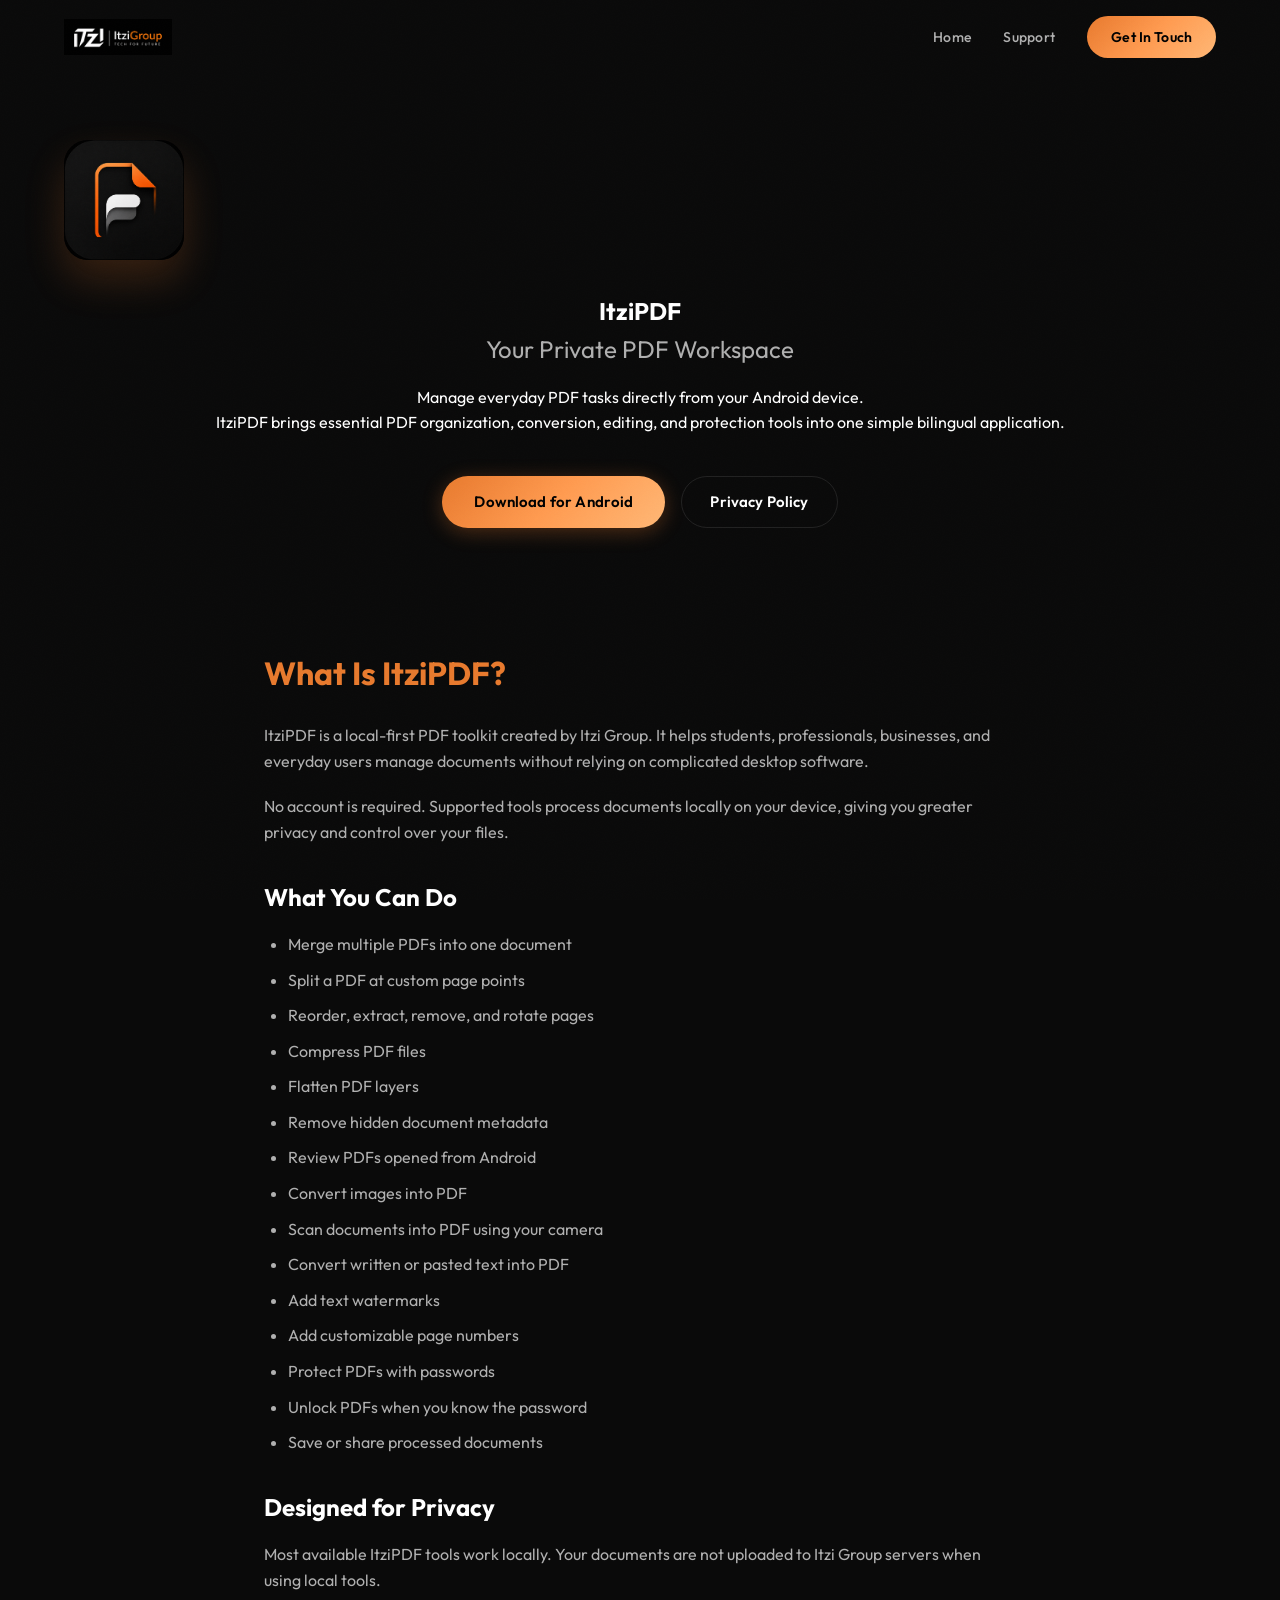
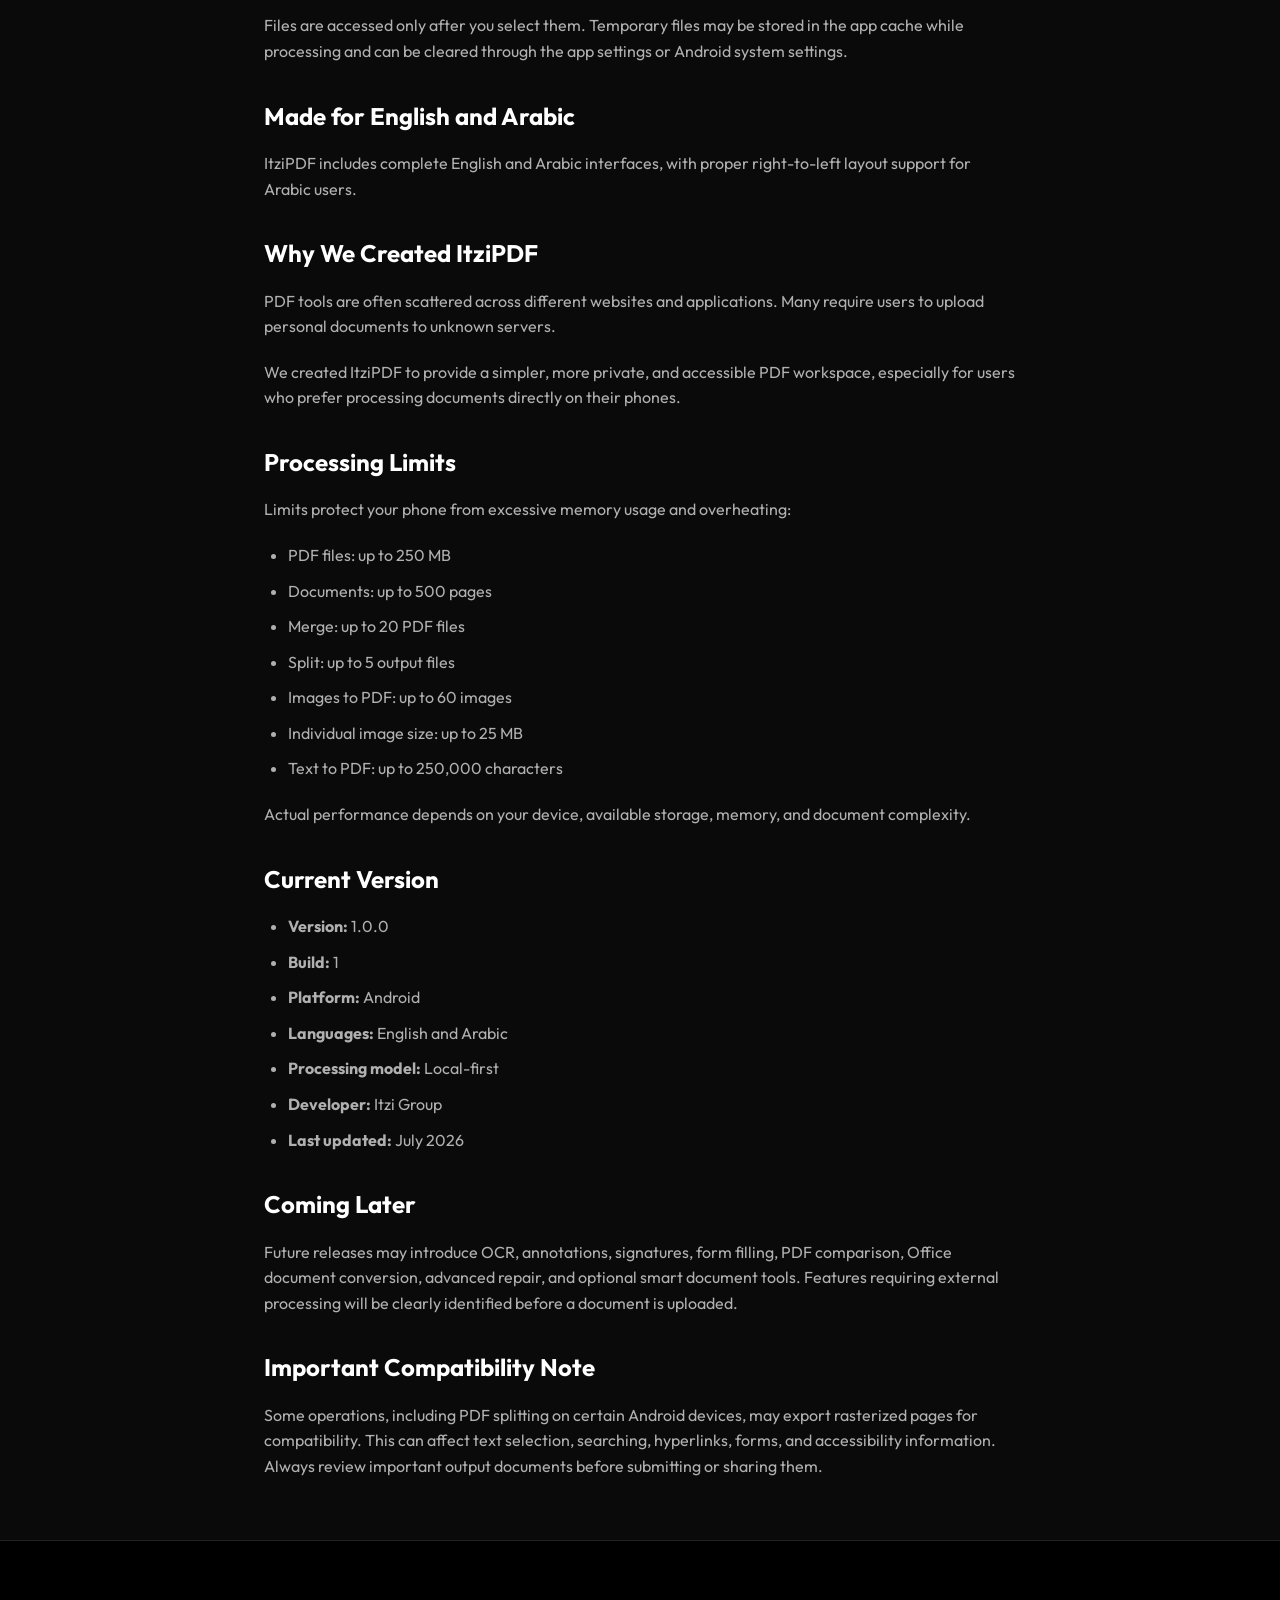
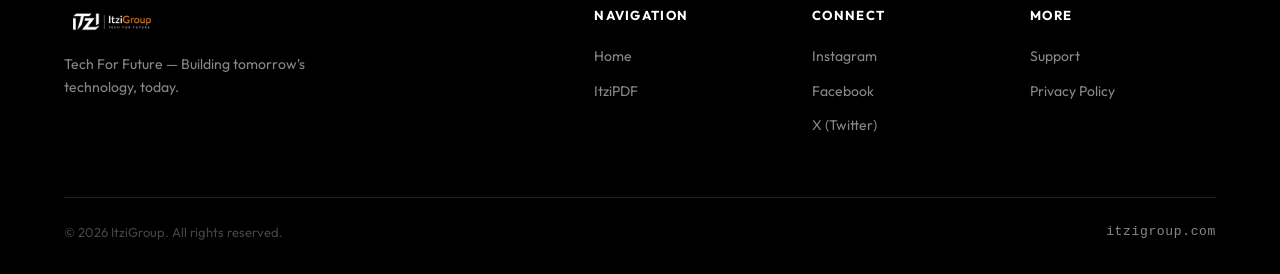
==== commit 3231295b: "Add X Twitter links and update hero stats" ====
--- a/itzipdf/index.html
+++ b/itzipdf/index.html
@@ -191,6 +191,7 @@
                         <h4>Connect</h4>
                         <a href="https://www.instagram.com/itzigroup/" target="_blank" rel="noopener noreferrer">Instagram</a>
                         <a href="https://www.facebook.com/profile.php?id=61591652615538" target="_blank" rel="noopener noreferrer">Facebook</a>
+                        <a href="https://x.com/ItziGroup" target="_blank" rel="noopener noreferrer">X (Twitter)</a>
                     </div>
                     <div class="footer-col">
                         <h4>More</h4>
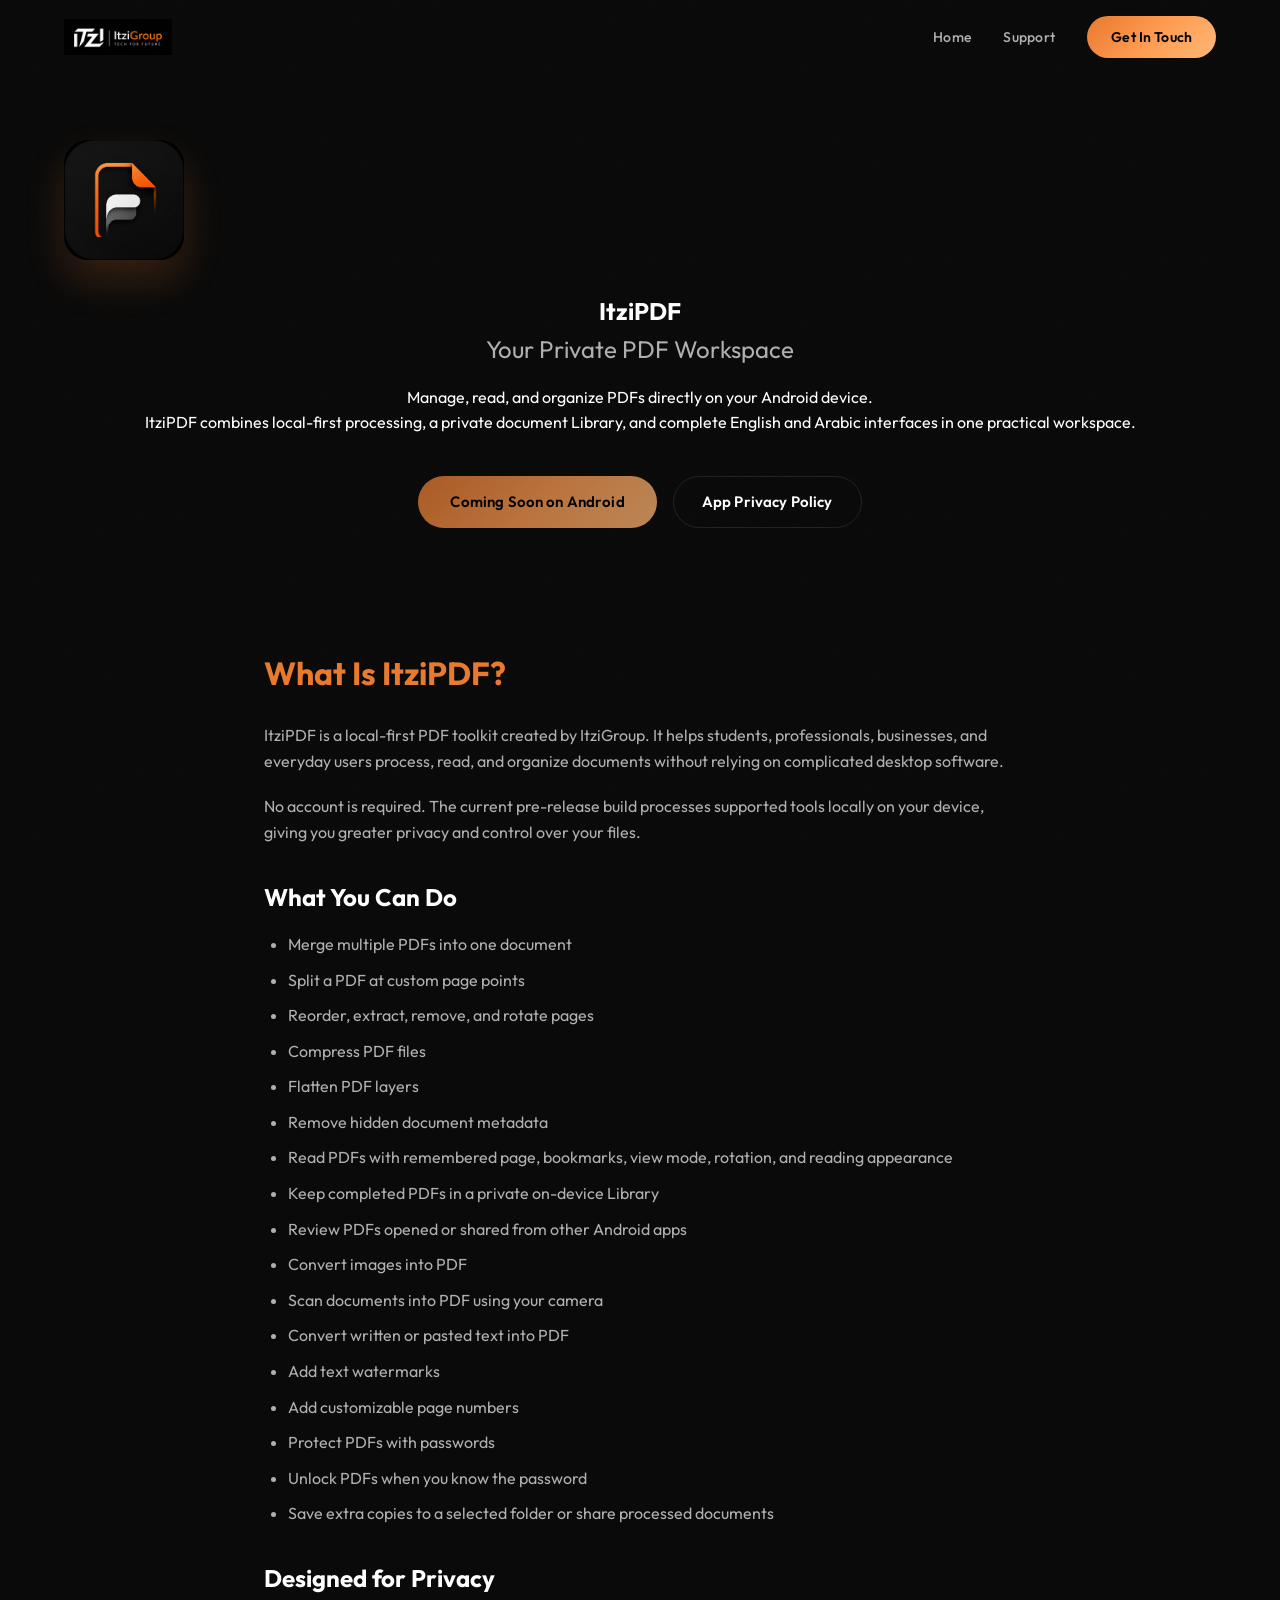
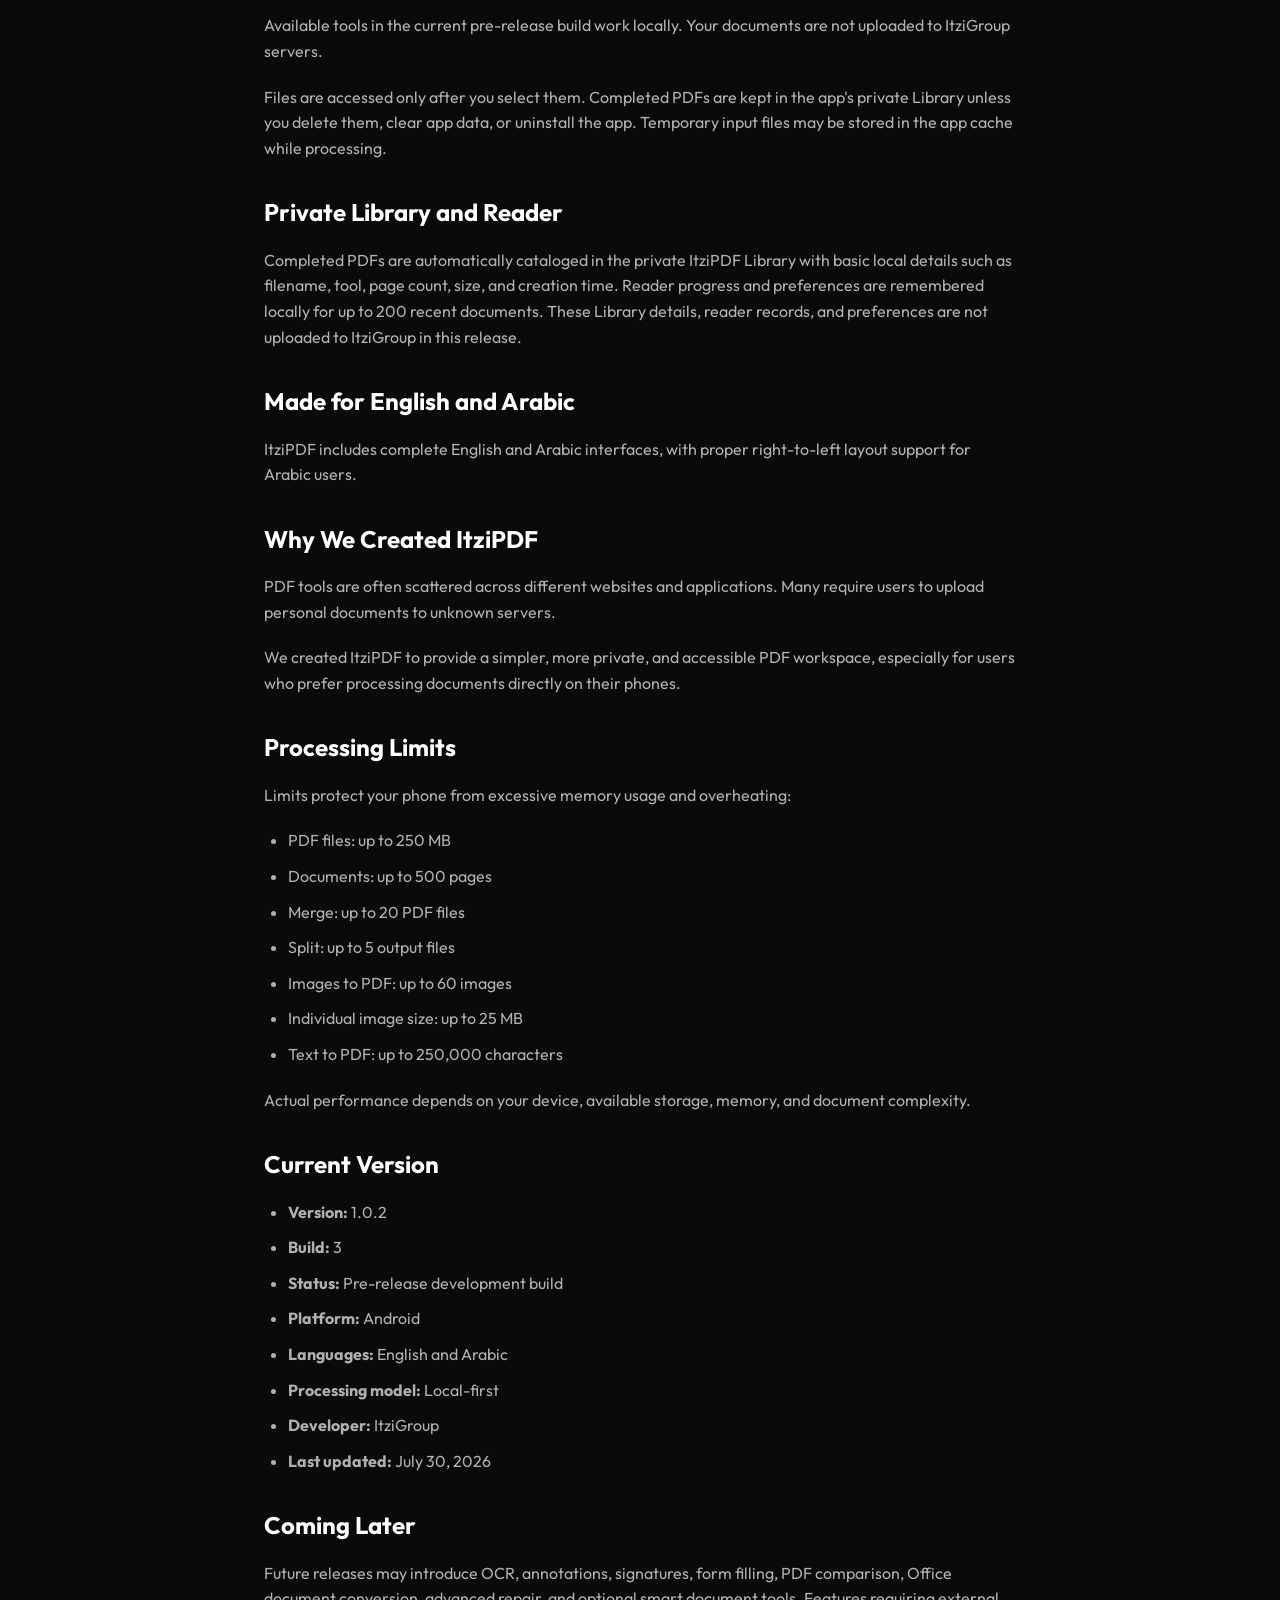
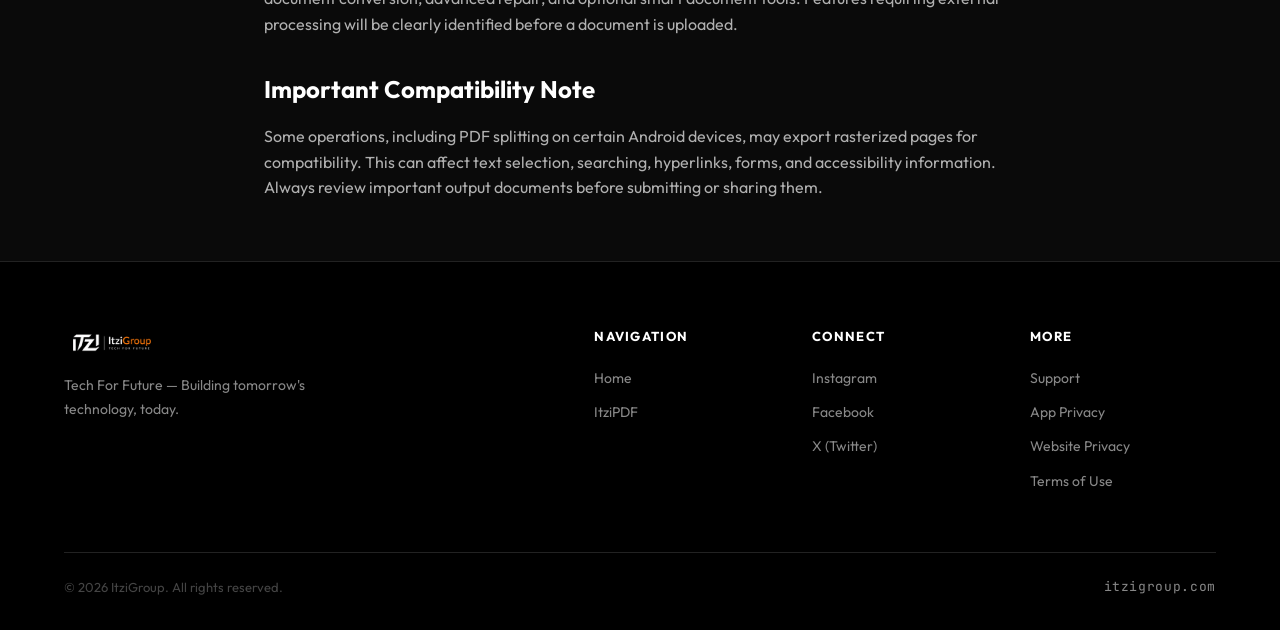
==== commit c398ca26: "Update website, legal pages, and self-host fonts" ====
--- a/itzipdf/index.html
+++ b/itzipdf/index.html
@@ -4,7 +4,7 @@
     <meta charset="UTF-8">
     <meta name="viewport" content="width=device-width, initial-scale=1.0">
     <title>ItziPDF — Your Private PDF Workspace | ItziGroup</title>
-    <meta name="description" content="Manage everyday PDF tasks directly from your Android device with ItziPDF. Merge, split, convert, and protect tools in one simple app.">
+    <meta name="description" content="ItziPDF is a local-first Android PDF workspace with a private Library, reader tools, bilingual English and Arabic support, and practical PDF processing.">
     <meta name="robots" content="index, follow">
     <meta name="theme-color" content="#0a0a0a">
 
@@ -24,11 +24,8 @@
     <link rel="icon" type="image/png" href="../assets/favicon.png">
 
     <!-- Google Fonts -->
-    <link rel="preconnect" href="https://fonts.googleapis.com">
-    <link rel="preconnect" href="https://fonts.gstatic.com" crossorigin>
-    <link href="https://fonts.googleapis.com/css2?family=Outfit:wght@300;400;500;600;700;800;900&display=swap" rel="stylesheet">
-
-    <link rel="stylesheet" href="../styles.css">
+
+    <link rel="stylesheet" href="../styles.css?v=20260814">
     <style>
         .app-hero {
             padding: 140px 0 80px;
@@ -82,10 +79,10 @@
             <a href="/" class="nav-logo">
                 <img src="../assets/logo.png" alt="ItziGroup Logo" class="logo-img">
             </a>
-            <div class="nav-links" id="navLinks">
+            <div class="subpage-nav-links">
                 <a href="/" class="nav-link">Home</a>
                 <a href="https://support.itzigroup.com" class="nav-link" target="_blank" rel="noopener noreferrer">Support</a>
-                <a href="mailto:itzigroup_support@itzigroup.com" class="nav-link nav-cta">Get In Touch</a>
+                <a href="mailto:itzigroup_support@itzigroup.com" class="nav-link nav-cta subpage-hide-mobile">Get In Touch</a>
             </div>
         </div>
     </nav>
@@ -96,11 +93,11 @@
             <img src="../assets/itzipdf-icon.png" alt="ItziPDF Icon" class="app-hero-icon">
             <h1 class="header-title">ItziPDF</h1>
             <p style="font-size: 24px; color: var(--grey-light); margin-bottom: 16px;">Your Private PDF Workspace</p>
-            <p>Manage everyday PDF tasks directly from your Android device. <br>ItziPDF brings essential PDF organization, conversion, editing, and protection tools into one simple bilingual application.</p>
+            <p>Manage, read, and organize PDFs directly on your Android device. <br>ItziPDF combines local-first processing, a private document Library, and complete English and Arabic interfaces in one practical workspace.</p>
             
             <div class="app-links">
-                <a href="#" class="btn btn-primary" onclick="alert('Coming soon to Android!')">Download for Android</a>
-                <a href="/itzipdf/privacy" class="btn btn-outline" style="border: 1px solid var(--grey-border); padding: 12px 28px; border-radius: 100px; color: var(--white); text-decoration: none;">Privacy Policy</a>
+                <span class="btn btn-primary btn-disabled" aria-disabled="true">Coming Soon on Android</span>
+                <a href="/itzipdf/privacy" class="btn btn-outline" style="border: 1px solid var(--grey-border); padding: 12px 28px; border-radius: 100px; color: var(--white); text-decoration: none;">App Privacy Policy</a>
             </div>
         </div>
     </section>
@@ -108,8 +105,8 @@
     <!-- Content -->
     <section class="content-section">
         <h2>What Is ItziPDF?</h2>
-        <p>ItziPDF is a local-first PDF toolkit created by Itzi Group. It helps students, professionals, businesses, and everyday users manage documents without relying on complicated desktop software.</p>
-        <p>No account is required. Supported tools process documents locally on your device, giving you greater privacy and control over your files.</p>
+        <p>ItziPDF is a local-first PDF toolkit created by ItziGroup. It helps students, professionals, businesses, and everyday users process, read, and organize documents without relying on complicated desktop software.</p>
+        <p>No account is required. The current pre-release build processes supported tools locally on your device, giving you greater privacy and control over your files.</p>
 
         <h3>What You Can Do</h3>
         <ul>
@@ -119,7 +116,9 @@
             <li>Compress PDF files</li>
             <li>Flatten PDF layers</li>
             <li>Remove hidden document metadata</li>
-            <li>Review PDFs opened from Android</li>
+            <li>Read PDFs with remembered page, bookmarks, view mode, rotation, and reading appearance</li>
+            <li>Keep completed PDFs in a private on-device Library</li>
+            <li>Review PDFs opened or shared from other Android apps</li>
             <li>Convert images into PDF</li>
             <li>Scan documents into PDF using your camera</li>
             <li>Convert written or pasted text into PDF</li>
@@ -127,12 +126,15 @@
             <li>Add customizable page numbers</li>
             <li>Protect PDFs with passwords</li>
             <li>Unlock PDFs when you know the password</li>
-            <li>Save or share processed documents</li>
+            <li>Save extra copies to a selected folder or share processed documents</li>
         </ul>
 
         <h3>Designed for Privacy</h3>
-        <p>Most available ItziPDF tools work locally. Your documents are not uploaded to Itzi Group servers when using local tools.</p>
-        <p>Files are accessed only after you select them. Temporary files may be stored in the app cache while processing and can be cleared through the app settings or Android system settings.</p>
+        <p>Available tools in the current pre-release build work locally. Your documents are not uploaded to ItziGroup servers.</p>
+        <p>Files are accessed only after you select them. Completed PDFs are kept in the app's private Library unless you delete them, clear app data, or uninstall the app. Temporary input files may be stored in the app cache while processing.</p>
+
+        <h3>Private Library and Reader</h3>
+        <p>Completed PDFs are automatically cataloged in the private ItziPDF Library with basic local details such as filename, tool, page count, size, and creation time. Reader progress and preferences are remembered locally for up to 200 recent documents. These Library details, reader records, and preferences are not uploaded to ItziGroup in this release.</p>
 
         <h3>Made for English and Arabic</h3>
         <p>ItziPDF includes complete English and Arabic interfaces, with proper right-to-left layout support for Arabic users.</p>
@@ -156,13 +158,14 @@
 
         <h3>Current Version</h3>
         <ul>
-            <li><strong>Version:</strong> 1.0.0</li>
-            <li><strong>Build:</strong> 1</li>
+            <li><strong>Version:</strong> 1.0.2</li>
+            <li><strong>Build:</strong> 3</li>
+            <li><strong>Status:</strong> Pre-release development build</li>
             <li><strong>Platform:</strong> Android</li>
             <li><strong>Languages:</strong> English and Arabic</li>
             <li><strong>Processing model:</strong> Local-first</li>
-            <li><strong>Developer:</strong> Itzi Group</li>
-            <li><strong>Last updated:</strong> July 2026</li>
+            <li><strong>Developer:</strong> ItziGroup</li>
+            <li><strong>Last updated:</strong> July 30, 2026</li>
         </ul>
 
         <h3>Coming Later</h3>
@@ -196,7 +199,9 @@
                     <div class="footer-col">
                         <h4>More</h4>
                         <a href="https://support.itzigroup.com" target="_blank" rel="noopener noreferrer">Support</a>
-                        <a href="/itzipdf/privacy">Privacy Policy</a>
+                        <a href="/itzipdf/privacy">App Privacy</a>
+                        <a href="/privacy">Website Privacy</a>
+                        <a href="/terms">Terms of Use</a>
                     </div>
                 </div>
             </div>
--- a/styles.css
+++ b/styles.css
@@ -3,6 +3,34 @@
    Premium Futuristic Landing Page
    Colors: Black, White, Orange, Grey
    ============================================ */
+
+/* === Self-hosted fonts === */
+@font-face {
+    font-family: 'Outfit';
+    font-style: normal;
+    font-weight: 300 900;
+    font-display: swap;
+    src: url('assets/fonts/outfit-latin-ext.woff2') format('woff2');
+    unicode-range: U+0100-02BA, U+02BD-02C5, U+02C7-02CC, U+02CE-02D7, U+02DD-02FF, U+0304, U+0308, U+0329, U+1D00-1DBF, U+1E00-1E9F, U+1EF2-1EFF, U+2020, U+20A0-20AB, U+20AD-20C0, U+2113, U+2C60-2C7F, U+A720-A7FF;
+}
+
+@font-face {
+    font-family: 'Outfit';
+    font-style: normal;
+    font-weight: 300 900;
+    font-display: swap;
+    src: url('assets/fonts/outfit-latin.woff2') format('woff2');
+    unicode-range: U+0000-00FF, U+0131, U+0152-0153, U+02BB-02BC, U+02C6, U+02DA, U+02DC, U+0304, U+0308, U+0329, U+2000-206F, U+20AC, U+2122, U+2191, U+2193, U+2212, U+2215, U+FEFF, U+FFFD;
+}
+
+@font-face {
+    font-family: 'JetBrains Mono';
+    font-style: normal;
+    font-weight: 400 600;
+    font-display: swap;
+    src: url('assets/fonts/jetbrains-mono-latin.woff2') format('woff2');
+    unicode-range: U+0000-00FF, U+0131, U+0152-0153, U+02BB-02BC, U+02C6, U+02DA, U+02DC, U+0304, U+0308, U+0329, U+2000-206F, U+20AC, U+2122, U+2191, U+2193, U+2212, U+2215, U+FEFF, U+FFFD;
+}
 
 /* === CSS Custom Properties === */
 :root {
@@ -191,6 +219,12 @@
     gap: 32px;
 }
 
+.subpage-nav-links {
+    display: flex;
+    align-items: center;
+    gap: 32px;
+}
+
 .nav-link {
     font-size: 14px;
     font-weight: 500;
@@ -468,6 +502,18 @@
     background: rgba(255, 255, 255, 0.1);
     border-color: rgba(255, 255, 255, 0.2);
     transform: translateY(-2px);
+}
+
+.btn-disabled {
+    cursor: not-allowed;
+    opacity: 0.72;
+    box-shadow: none;
+    user-select: none;
+}
+
+.btn-disabled:hover {
+    transform: none;
+    box-shadow: none;
 }
 
 .btn-outline {
@@ -1245,7 +1291,11 @@
         right: 0;
     }
 
-    .nav-link {
+    .subpage-nav-links {
+        gap: 16px;
+    }
+
+    .nav-links .nav-link {
         font-size: 24px;
     }
 
@@ -1297,6 +1347,20 @@
 
     .cursor-glow {
         display: none;
+    }
+}
+
+@media (max-width: 640px) {
+    .subpage-hide-mobile {
+        display: none;
+    }
+
+    .subpage-nav-links {
+        gap: 12px;
+    }
+
+    .subpage-nav-links .nav-link {
+        font-size: 13px;
     }
 }
 
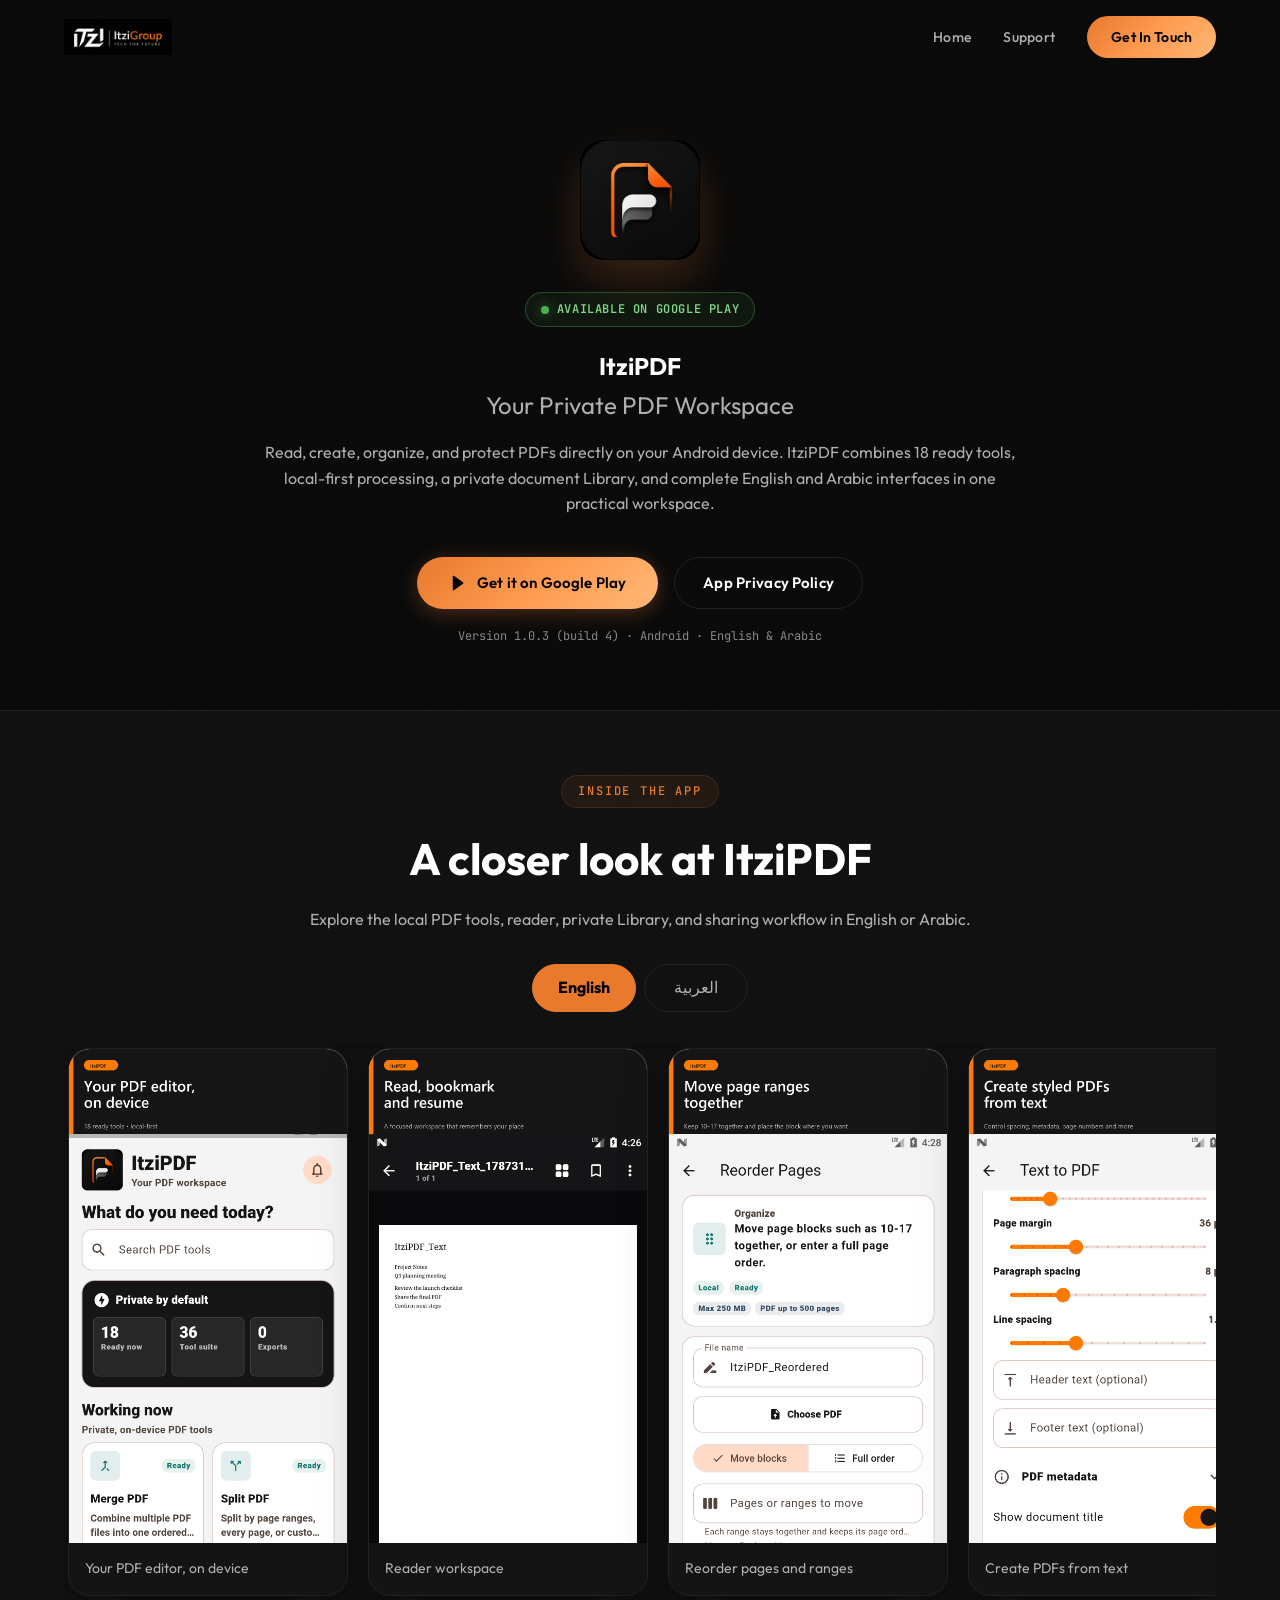
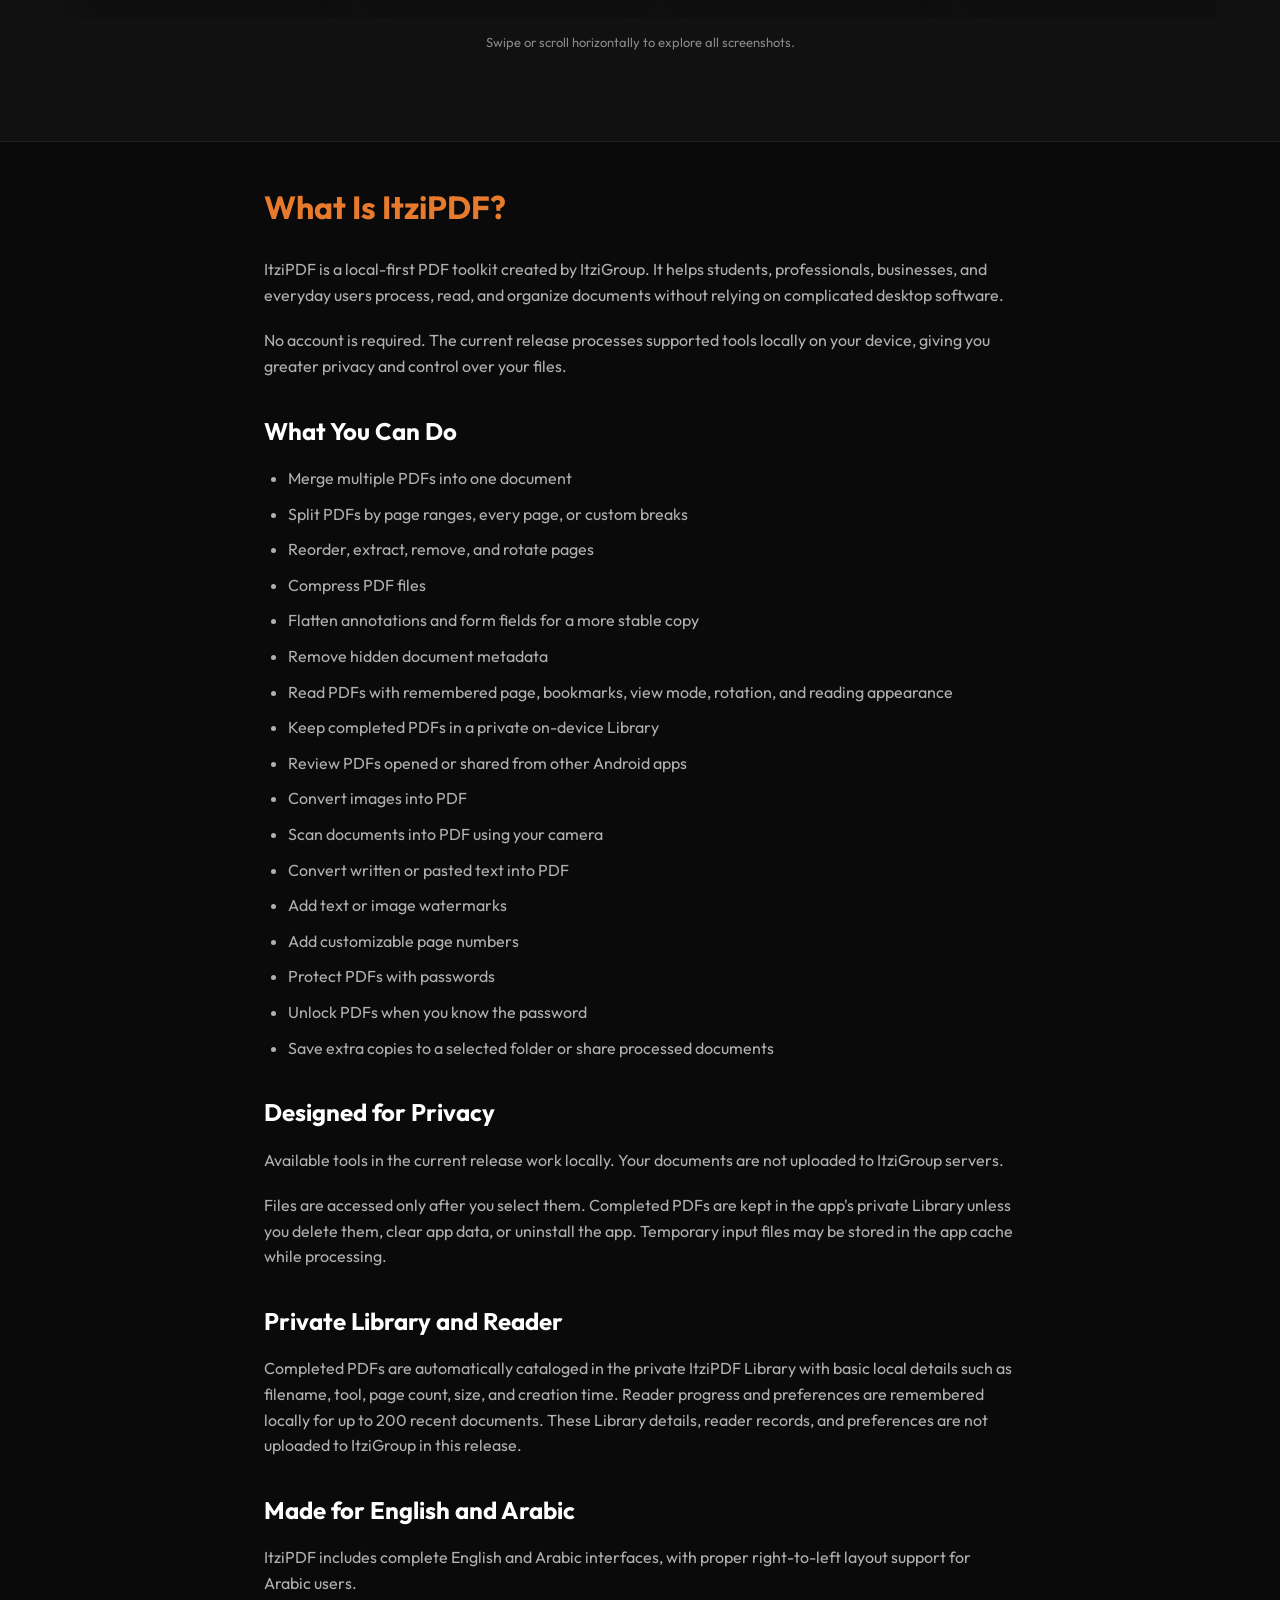
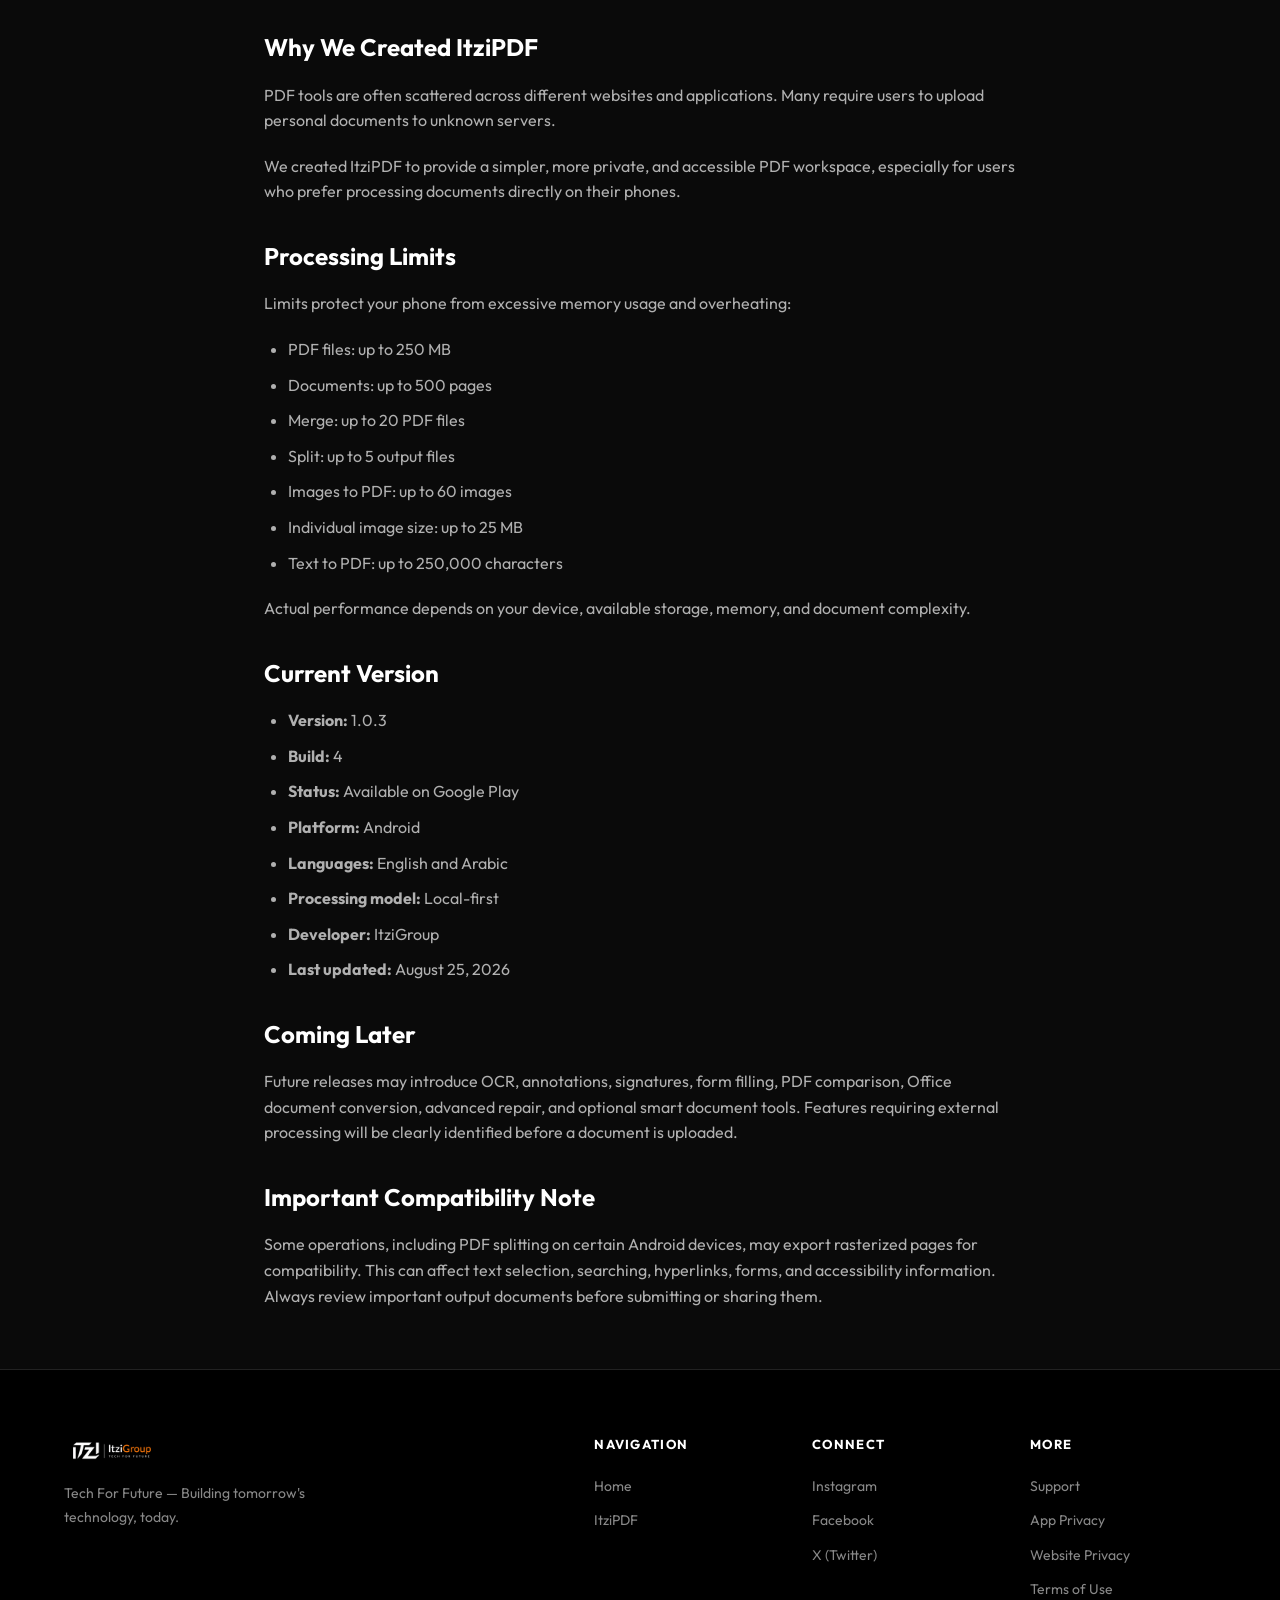
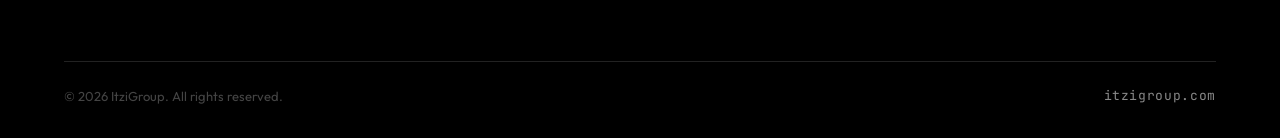
==== commit 0d1247a5: "Publish ItziPDF Google Play release" ====
--- a/itzipdf/index.html
+++ b/itzipdf/index.html
@@ -3,8 +3,8 @@
 <head>
     <meta charset="UTF-8">
     <meta name="viewport" content="width=device-width, initial-scale=1.0">
-    <title>ItziPDF — Your Private PDF Workspace | ItziGroup</title>
-    <meta name="description" content="ItziPDF is a local-first Android PDF workspace with a private Library, reader tools, bilingual English and Arabic support, and practical PDF processing.">
+    <title>ItziPDF — Android PDF Editor | ItziGroup</title>
+    <meta name="description" content="Download ItziPDF on Google Play. Read, create, organize, protect, and process PDFs locally on Android in English or Arabic.">
     <meta name="robots" content="index, follow">
     <meta name="theme-color" content="#0a0a0a">
 
@@ -13,8 +13,8 @@
     <meta name="referrer" content="strict-origin-when-cross-origin">
 
     <!-- Open Graph / Social -->
-    <meta property="og:title" content="ItziPDF — Your Private PDF Workspace">
-    <meta property="og:description" content="A local-first PDF toolkit for Android created by ItziGroup.">
+    <meta property="og:title" content="ItziPDF — Available on Google Play">
+    <meta property="og:description" content="A local-first Android PDF editor with 18 ready tools, a private Library, and complete English and Arabic interfaces.">
     <meta property="og:type" content="website">
     <meta property="og:url" content="https://itzigroup.com/itzipdf">
     <meta property="og:image" content="https://itzigroup.com/assets/itzipdf-icon.png">
@@ -23,19 +23,38 @@
     <link rel="canonical" href="https://itzigroup.com/itzipdf">
     <link rel="icon" type="image/png" href="../assets/favicon.png">
 
+    <script type="application/ld+json">
+    {
+        "@context": "https://schema.org",
+        "@type": "MobileApplication",
+        "name": "ItziPDF",
+        "operatingSystem": "Android",
+        "applicationCategory": "ProductivityApplication",
+        "softwareVersion": "1.0.3",
+        "url": "https://itzigroup.com/itzipdf",
+        "downloadUrl": "https://play.google.com/store/apps/details?id=com.itzigroup.itzipdf&pcampaignid=web_share",
+        "description": "A local-first Android PDF editor for reading, creating, organizing, protecting, and processing PDFs in English and Arabic.",
+        "author": {
+            "@type": "Organization",
+            "name": "ItziGroup",
+            "url": "https://itzigroup.com"
+        }
+    }
+    </script>
+
     <!-- Google Fonts -->
 
-    <link rel="stylesheet" href="../styles.css?v=20260814">
+    <link rel="stylesheet" href="../styles.css?v=20260827">
     <style>
         .app-hero {
-            padding: 140px 0 80px;
+            padding: 140px 0 64px;
             text-align: center;
         }
         .app-hero-icon {
             width: 120px;
             height: 120px;
             border-radius: 24px;
-            margin-bottom: 32px;
+            margin: 0 auto 32px;
             box-shadow: 0 20px 40px rgba(232, 122, 46, 0.2);
         }
         .content-section {
@@ -69,6 +88,166 @@
             gap: 16px;
             flex-wrap: wrap;
             margin-top: 40px;
+        }
+        .release-pill {
+            display: inline-flex;
+            align-items: center;
+            gap: 8px;
+            margin-bottom: 20px;
+            padding: 7px 15px;
+            border: 1px solid rgba(76, 175, 80, 0.35);
+            border-radius: 999px;
+            background: rgba(76, 175, 80, 0.08);
+            color: #7ed983;
+            font-family: var(--font-mono);
+            font-size: 12px;
+            font-weight: 600;
+            letter-spacing: 0.05em;
+            text-transform: uppercase;
+        }
+        .release-pill::before {
+            width: 8px;
+            height: 8px;
+            border-radius: 50%;
+            background: #4caf50;
+            content: '';
+            box-shadow: 0 0 12px rgba(76, 175, 80, 0.65);
+        }
+        .app-hero-copy {
+            max-width: 760px;
+            margin: 0 auto;
+            color: var(--grey-light);
+        }
+        .store-meta {
+            margin-top: 18px;
+            color: var(--grey);
+            font-family: var(--font-mono);
+            font-size: 12px;
+        }
+        .play-store-button {
+            gap: 10px;
+        }
+        .play-store-button svg {
+            width: 18px;
+            height: 18px;
+            flex: 0 0 auto;
+        }
+        .app-showcase {
+            padding: 64px 0 88px;
+            overflow: hidden;
+            border-top: 1px solid var(--grey-border);
+            border-bottom: 1px solid var(--grey-border);
+            background: var(--black-soft);
+        }
+        .showcase-heading {
+            max-width: 700px;
+            margin: 0 auto 32px;
+            text-align: center;
+        }
+        .showcase-heading h2 {
+            margin-bottom: 12px;
+            font-size: clamp(30px, 5vw, 44px);
+        }
+        .showcase-heading p {
+            color: var(--grey-light);
+        }
+        .gallery-switcher {
+            text-align: center;
+        }
+        .gallery-tabs {
+            display: flex;
+            justify-content: center;
+            gap: 8px;
+        }
+        .gallery-language-tab {
+            display: inline-flex;
+            min-width: 104px;
+            align-items: center;
+            justify-content: center;
+            padding: 10px 20px;
+            border: 1px solid var(--grey-border);
+            border-radius: 999px;
+            background: transparent;
+            color: var(--grey-light);
+            font: inherit;
+            cursor: pointer;
+            transition: all var(--transition-fast);
+        }
+        .gallery-language-tab:hover {
+            border-color: rgba(232, 122, 46, 0.45);
+            color: var(--white);
+        }
+        .gallery-language-tab:focus-visible {
+            outline: 2px solid var(--orange-light);
+            outline-offset: 3px;
+        }
+        .gallery-language-tab[aria-selected="true"] {
+            border-color: var(--orange);
+            background: var(--orange);
+            color: var(--black);
+            font-weight: 700;
+        }
+        .gallery-panels {
+            margin-top: 32px;
+        }
+        .gallery-panel[hidden] {
+            display: none;
+        }
+        .screenshot-rail {
+            display: flex;
+            gap: 20px;
+            overflow-x: auto;
+            padding: 4px 4px 22px;
+            scroll-padding-inline: 4px;
+            scroll-snap-type: x mandatory;
+            scrollbar-color: var(--orange) var(--grey-border);
+            scrollbar-width: thin;
+            overscroll-behavior-inline: contain;
+        }
+        .screenshot-rail:focus-visible {
+            outline: 2px solid var(--orange-light);
+            outline-offset: 6px;
+        }
+        .screenshot-card {
+            flex: 0 0 clamp(230px, 24vw, 280px);
+            overflow: hidden;
+            margin: 0;
+            border: 1px solid var(--grey-border);
+            border-radius: 22px;
+            background: var(--black-card);
+            scroll-snap-align: start;
+            box-shadow: 0 18px 50px rgba(0, 0, 0, 0.25);
+        }
+        .screenshot-card img {
+            width: 100%;
+            aspect-ratio: 9 / 16;
+            object-fit: contain;
+            background: #f4f4f4;
+        }
+        .screenshot-card figcaption {
+            padding: 14px 16px 16px;
+            color: var(--grey-light);
+            font-size: 14px;
+            text-align: left;
+        }
+        .gallery-panel-ar .screenshot-card figcaption {
+            text-align: right;
+        }
+        .gallery-hint {
+            margin-top: 14px;
+            color: var(--grey);
+            font-size: 13px;
+        }
+        @media (max-width: 640px) {
+            .app-showcase {
+                padding: 52px 0 68px;
+            }
+            .screenshot-card {
+                flex-basis: min(82vw, 320px);
+            }
+            .screenshot-rail {
+                gap: 14px;
+            }
         }
     </style>
 </head>
@@ -91,13 +270,113 @@
     <section class="app-hero">
         <div class="container">
             <img src="../assets/itzipdf-icon.png" alt="ItziPDF Icon" class="app-hero-icon">
+            <div class="release-pill">Available on Google Play</div>
             <h1 class="header-title">ItziPDF</h1>
             <p style="font-size: 24px; color: var(--grey-light); margin-bottom: 16px;">Your Private PDF Workspace</p>
-            <p>Manage, read, and organize PDFs directly on your Android device. <br>ItziPDF combines local-first processing, a private document Library, and complete English and Arabic interfaces in one practical workspace.</p>
+            <p class="app-hero-copy">Read, create, organize, and protect PDFs directly on your Android device. ItziPDF combines 18 ready tools, local-first processing, a private document Library, and complete English and Arabic interfaces in one practical workspace.</p>
             
             <div class="app-links">
-                <span class="btn btn-primary btn-disabled" aria-disabled="true">Coming Soon on Android</span>
+                <a href="https://play.google.com/store/apps/details?id=com.itzigroup.itzipdf&amp;pcampaignid=web_share" class="btn btn-primary play-store-button" target="_blank" rel="noopener noreferrer" aria-label="Get ItziPDF on Google Play">
+                    <svg viewBox="0 0 24 24" fill="currentColor" aria-hidden="true"><path d="M5 3.3a1 1 0 0 1 1.53-.84l12.1 8.7a1 1 0 0 1 0 1.68l-12.1 8.7A1 1 0 0 1 5 20.7V3.3Z"/></svg>
+                    Get it on Google Play
+                </a>
                 <a href="/itzipdf/privacy" class="btn btn-outline" style="border: 1px solid var(--grey-border); padding: 12px 28px; border-radius: 100px; color: var(--white); text-decoration: none;">App Privacy Policy</a>
+            </div>
+            <p class="store-meta">Version 1.0.3 (build 4) · Android · English &amp; Arabic</p>
+        </div>
+    </section>
+
+    <!-- App Screenshots -->
+    <section class="app-showcase" aria-labelledby="app-screenshots-title">
+        <div class="container">
+            <div class="showcase-heading">
+                <span class="section-tag">Inside the app</span>
+                <h2 id="app-screenshots-title">A closer look at ItziPDF</h2>
+                <p>Explore the local PDF tools, reader, private Library, and sharing workflow in English or Arabic.</p>
+            </div>
+
+            <div class="gallery-switcher">
+                <div class="gallery-tabs" role="tablist" aria-label="Screenshot language">
+                    <button class="gallery-language-tab" id="screenshots-en" type="button" role="tab" aria-selected="true" aria-controls="gallery-panel-en" data-gallery-panel="gallery-panel-en">English</button>
+                    <button class="gallery-language-tab" id="screenshots-ar" type="button" role="tab" aria-selected="false" aria-controls="gallery-panel-ar" data-gallery-panel="gallery-panel-ar" tabindex="-1" lang="ar" dir="rtl">العربية</button>
+                </div>
+
+                <div class="gallery-panels">
+                    <div class="gallery-panel gallery-panel-en" id="gallery-panel-en" role="tabpanel" aria-labelledby="screenshots-en" lang="en">
+                        <div class="screenshot-rail" tabindex="0" aria-label="English ItziPDF screenshots">
+                            <figure class="screenshot-card">
+                                <img src="../assets/itzipdf/screenshots/en-US/01-local-pdf-editor.png" width="1080" height="1920" alt="ItziPDF home screen showing local-first PDF tools" decoding="async">
+                                <figcaption>Your PDF editor, on device</figcaption>
+                            </figure>
+                            <figure class="screenshot-card">
+                                <img src="../assets/itzipdf/screenshots/en-US/02-reader-workspace.png" width="1080" height="1920" alt="ItziPDF reader workspace with navigation and reading controls" loading="lazy" decoding="async">
+                                <figcaption>Reader workspace</figcaption>
+                            </figure>
+                            <figure class="screenshot-card">
+                                <img src="../assets/itzipdf/screenshots/en-US/03-reorder-page-ranges.png" width="1080" height="1920" alt="ItziPDF tool for reordering PDF pages and page ranges" loading="lazy" decoding="async">
+                                <figcaption>Reorder pages and ranges</figcaption>
+                            </figure>
+                            <figure class="screenshot-card">
+                                <img src="../assets/itzipdf/screenshots/en-US/04-text-to-pdf.png" width="1080" height="1920" alt="ItziPDF Text to PDF editor with formatting options" loading="lazy" decoding="async">
+                                <figcaption>Create PDFs from text</figcaption>
+                            </figure>
+                            <figure class="screenshot-card">
+                                <img src="../assets/itzipdf/screenshots/en-US/05-private-library.png" width="1080" height="1920" alt="ItziPDF private Library showing saved documents" loading="lazy" decoding="async">
+                                <figcaption>Private on-device Library</figcaption>
+                            </figure>
+                            <figure class="screenshot-card">
+                                <img src="../assets/itzipdf/screenshots/en-US/06-save-and-share.png" width="1080" height="1920" alt="ItziPDF options for saving and sharing a completed PDF" loading="lazy" decoding="async">
+                                <figcaption>Save and share results</figcaption>
+                            </figure>
+                            <figure class="screenshot-card">
+                                <img src="../assets/itzipdf/screenshots/en-US/07-first-run-tour.png" width="1080" height="1920" alt="ItziPDF first-run tour introducing the private workspace" loading="lazy" decoding="async">
+                                <figcaption>Helpful first-run tour</figcaption>
+                            </figure>
+                            <figure class="screenshot-card">
+                                <img src="../assets/itzipdf/screenshots/en-US/08-help-and-community.png" width="1080" height="1920" alt="ItziPDF help, sharing, rating, and feedback options" loading="lazy" decoding="async">
+                                <figcaption>Help and community</figcaption>
+                            </figure>
+                        </div>
+                    </div>
+
+                    <div class="gallery-panel gallery-panel-ar" id="gallery-panel-ar" role="tabpanel" aria-labelledby="screenshots-ar" lang="ar" dir="rtl" hidden>
+                        <div class="screenshot-rail" tabindex="0" aria-label="لقطات شاشة ItziPDF باللغة العربية">
+                            <figure class="screenshot-card">
+                                <img src="../assets/itzipdf/screenshots/ar/01-local-pdf-editor.png" width="1080" height="1920" alt="واجهة ItziPDF العربية تعرض أدوات PDF المحلية" loading="lazy" decoding="async">
+                                <figcaption>محرر PDF على جهازك</figcaption>
+                            </figure>
+                            <figure class="screenshot-card">
+                                <img src="../assets/itzipdf/screenshots/ar/02-reader-workspace.png" width="1080" height="1920" alt="مساحة قارئ PDF باللغة العربية" loading="lazy" decoding="async">
+                                <figcaption>مساحة عمل القارئ</figcaption>
+                            </figure>
+                            <figure class="screenshot-card">
+                                <img src="../assets/itzipdf/screenshots/ar/03-reorder-page-ranges.png" width="1080" height="1920" alt="إعادة ترتيب صفحات ونطاقات PDF باللغة العربية" loading="lazy" decoding="async">
+                                <figcaption>إعادة ترتيب الصفحات والنطاقات</figcaption>
+                            </figure>
+                            <figure class="screenshot-card">
+                                <img src="../assets/itzipdf/screenshots/ar/04-text-to-pdf.png" width="1080" height="1920" alt="أداة تحويل النص إلى PDF باللغة العربية" loading="lazy" decoding="async">
+                                <figcaption>إنشاء PDF من النص</figcaption>
+                            </figure>
+                            <figure class="screenshot-card">
+                                <img src="../assets/itzipdf/screenshots/ar/05-private-library.png" width="1080" height="1920" alt="مكتبة ItziPDF الخاصة باللغة العربية" loading="lazy" decoding="async">
+                                <figcaption>مكتبة خاصة على الجهاز</figcaption>
+                            </figure>
+                            <figure class="screenshot-card">
+                                <img src="../assets/itzipdf/screenshots/ar/06-save-and-share.png" width="1080" height="1920" alt="خيارات حفظ ومشاركة ملفات PDF باللغة العربية" loading="lazy" decoding="async">
+                                <figcaption>حفظ النتائج ومشاركتها</figcaption>
+                            </figure>
+                            <figure class="screenshot-card">
+                                <img src="../assets/itzipdf/screenshots/ar/07-first-run-tour.png" width="1080" height="1920" alt="جولة الاستخدام الأول في ItziPDF باللغة العربية" loading="lazy" decoding="async">
+                                <figcaption>جولة استخدام أولى مفيدة</figcaption>
+                            </figure>
+                            <figure class="screenshot-card">
+                                <img src="../assets/itzipdf/screenshots/ar/08-help-and-community.png" width="1080" height="1920" alt="خيارات المساعدة والمشاركة والتقييم في ItziPDF باللغة العربية" loading="lazy" decoding="async">
+                                <figcaption>المساعدة والمجتمع</figcaption>
+                            </figure>
+                        </div>
+                    </div>
+                </div>
+                <p class="gallery-hint" data-english="Swipe or scroll horizontally to explore all screenshots." data-arabic="اسحب أو مرّر أفقيا لاستعراض جميع لقطات الشاشة.">Swipe or scroll horizontally to explore all screenshots.</p>
             </div>
         </div>
     </section>
@@ -106,15 +385,15 @@
     <section class="content-section">
         <h2>What Is ItziPDF?</h2>
         <p>ItziPDF is a local-first PDF toolkit created by ItziGroup. It helps students, professionals, businesses, and everyday users process, read, and organize documents without relying on complicated desktop software.</p>
-        <p>No account is required. The current pre-release build processes supported tools locally on your device, giving you greater privacy and control over your files.</p>
+        <p>No account is required. The current release processes supported tools locally on your device, giving you greater privacy and control over your files.</p>
 
         <h3>What You Can Do</h3>
         <ul>
             <li>Merge multiple PDFs into one document</li>
-            <li>Split a PDF at custom page points</li>
+            <li>Split PDFs by page ranges, every page, or custom breaks</li>
             <li>Reorder, extract, remove, and rotate pages</li>
             <li>Compress PDF files</li>
-            <li>Flatten PDF layers</li>
+            <li>Flatten annotations and form fields for a more stable copy</li>
             <li>Remove hidden document metadata</li>
             <li>Read PDFs with remembered page, bookmarks, view mode, rotation, and reading appearance</li>
             <li>Keep completed PDFs in a private on-device Library</li>
@@ -122,7 +401,7 @@
             <li>Convert images into PDF</li>
             <li>Scan documents into PDF using your camera</li>
             <li>Convert written or pasted text into PDF</li>
-            <li>Add text watermarks</li>
+            <li>Add text or image watermarks</li>
             <li>Add customizable page numbers</li>
             <li>Protect PDFs with passwords</li>
             <li>Unlock PDFs when you know the password</li>
@@ -130,7 +409,7 @@
         </ul>
 
         <h3>Designed for Privacy</h3>
-        <p>Available tools in the current pre-release build work locally. Your documents are not uploaded to ItziGroup servers.</p>
+        <p>Available tools in the current release work locally. Your documents are not uploaded to ItziGroup servers.</p>
         <p>Files are accessed only after you select them. Completed PDFs are kept in the app's private Library unless you delete them, clear app data, or uninstall the app. Temporary input files may be stored in the app cache while processing.</p>
 
         <h3>Private Library and Reader</h3>
@@ -158,14 +437,14 @@
 
         <h3>Current Version</h3>
         <ul>
-            <li><strong>Version:</strong> 1.0.2</li>
-            <li><strong>Build:</strong> 3</li>
-            <li><strong>Status:</strong> Pre-release development build</li>
+            <li><strong>Version:</strong> 1.0.3</li>
+            <li><strong>Build:</strong> 4</li>
+            <li><strong>Status:</strong> Available on Google Play</li>
             <li><strong>Platform:</strong> Android</li>
             <li><strong>Languages:</strong> English and Arabic</li>
             <li><strong>Processing model:</strong> Local-first</li>
             <li><strong>Developer:</strong> ItziGroup</li>
-            <li><strong>Last updated:</strong> July 30, 2026</li>
+            <li><strong>Last updated:</strong> August 25, 2026</li>
         </ul>
 
         <h3>Coming Later</h3>
@@ -211,5 +490,48 @@
             </div>
         </div>
     </footer>
+    <script>
+        (() => {
+            const galleryTabs = Array.from(document.querySelectorAll('.gallery-language-tab'));
+            const galleryPanels = Array.from(document.querySelectorAll('.gallery-panel'));
+            const galleryHint = document.querySelector('.gallery-hint');
+
+            const activateGalleryTab = (activeTab) => {
+                galleryTabs.forEach((tab) => {
+                    const isActive = tab === activeTab;
+                    tab.setAttribute('aria-selected', String(isActive));
+                    tab.tabIndex = isActive ? 0 : -1;
+                });
+
+                galleryPanels.forEach((panel) => {
+                    panel.hidden = panel.id !== activeTab.dataset.galleryPanel;
+                });
+
+                const isArabic = activeTab.id === 'screenshots-ar';
+                galleryHint.textContent = isArabic ? galleryHint.dataset.arabic : galleryHint.dataset.english;
+                galleryHint.lang = isArabic ? 'ar' : 'en';
+                galleryHint.dir = isArabic ? 'rtl' : 'ltr';
+            };
+
+            galleryTabs.forEach((tab, index) => {
+                tab.addEventListener('click', () => activateGalleryTab(tab));
+                tab.addEventListener('keydown', (event) => {
+                    if (!['ArrowLeft', 'ArrowRight', 'Home', 'End'].includes(event.key)) return;
+                    event.preventDefault();
+                    let nextTab;
+                    if (event.key === 'Home') {
+                        nextTab = galleryTabs[0];
+                    } else if (event.key === 'End') {
+                        nextTab = galleryTabs[galleryTabs.length - 1];
+                    } else {
+                        const direction = event.key === 'ArrowRight' ? 1 : -1;
+                        nextTab = galleryTabs[(index + direction + galleryTabs.length) % galleryTabs.length];
+                    }
+                    activateGalleryTab(nextTab);
+                    nextTab.focus();
+                });
+            });
+        })();
+    </script>
 </body>
 </html>
--- a/styles.css
+++ b/styles.css
@@ -996,6 +996,7 @@
 .app-actions {
     display: flex;
     gap: 12px;
+    flex-wrap: wrap;
 }
 
 /* ============================================
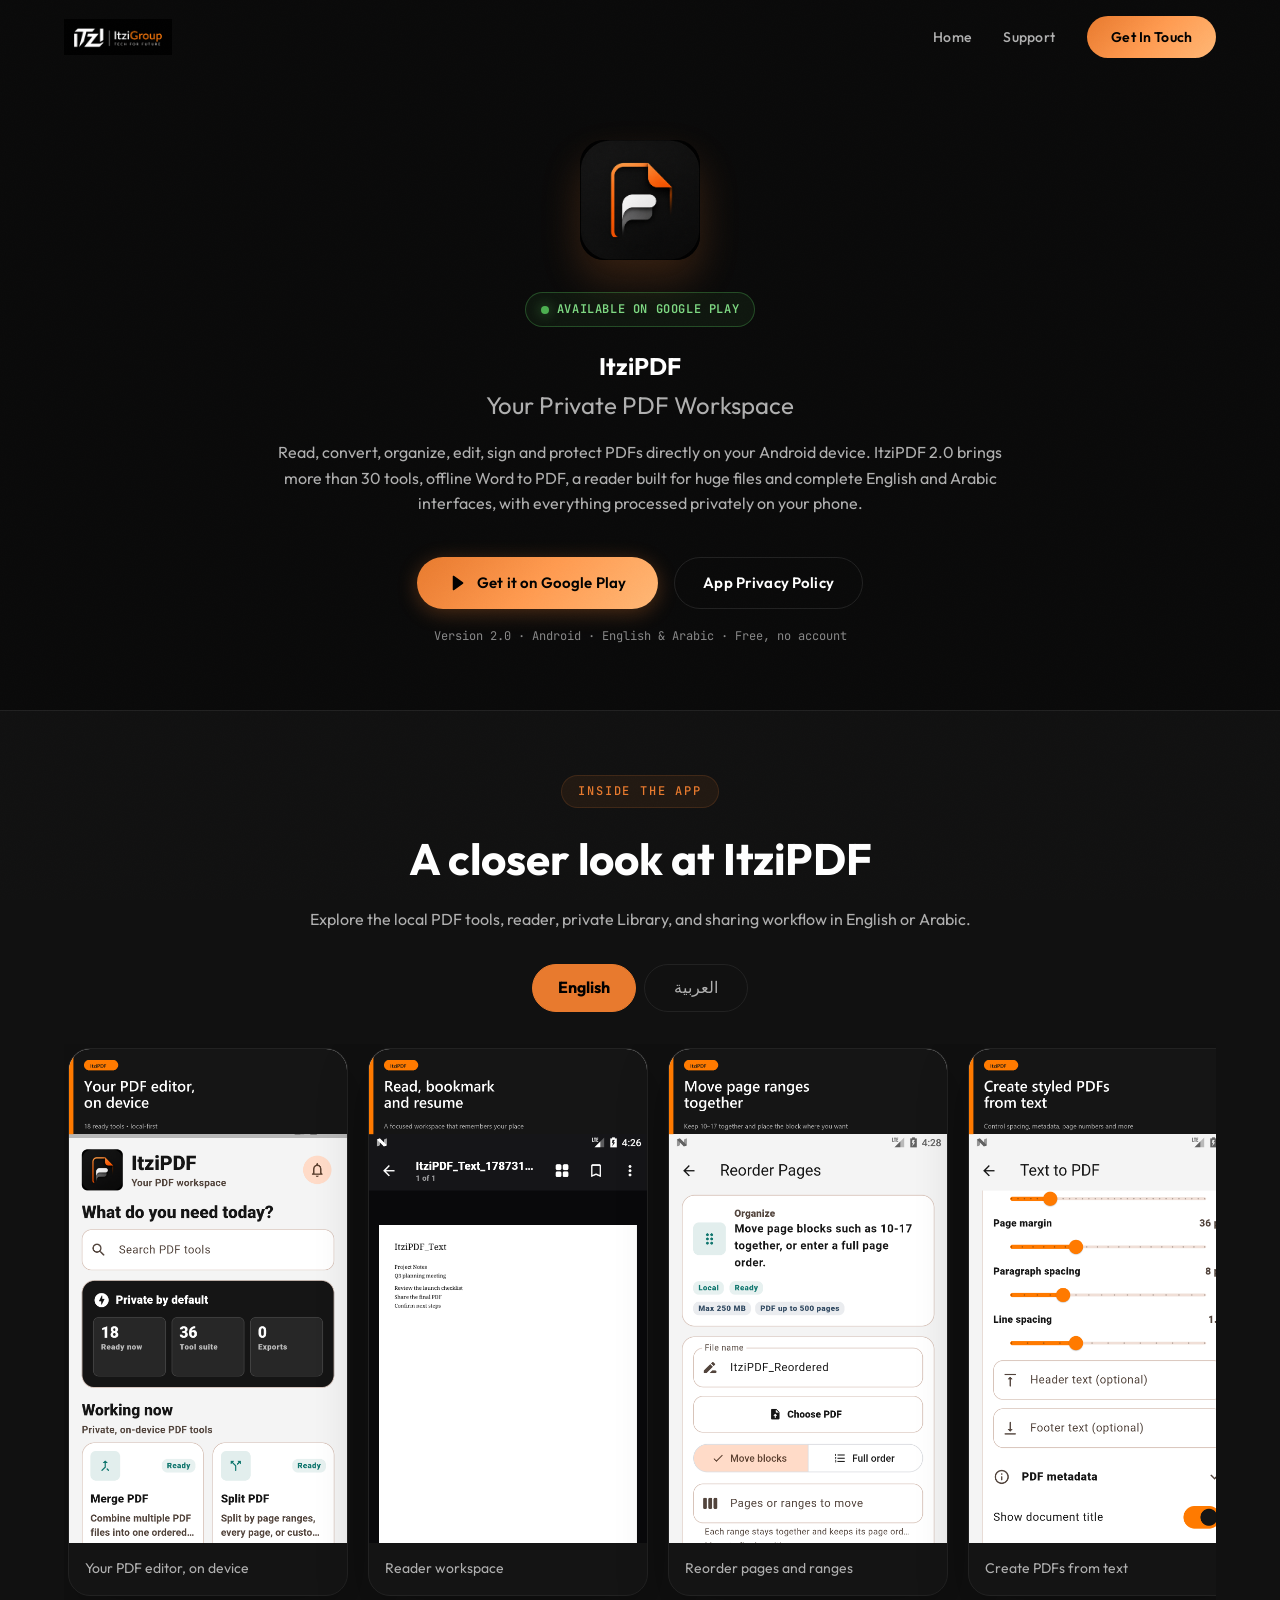
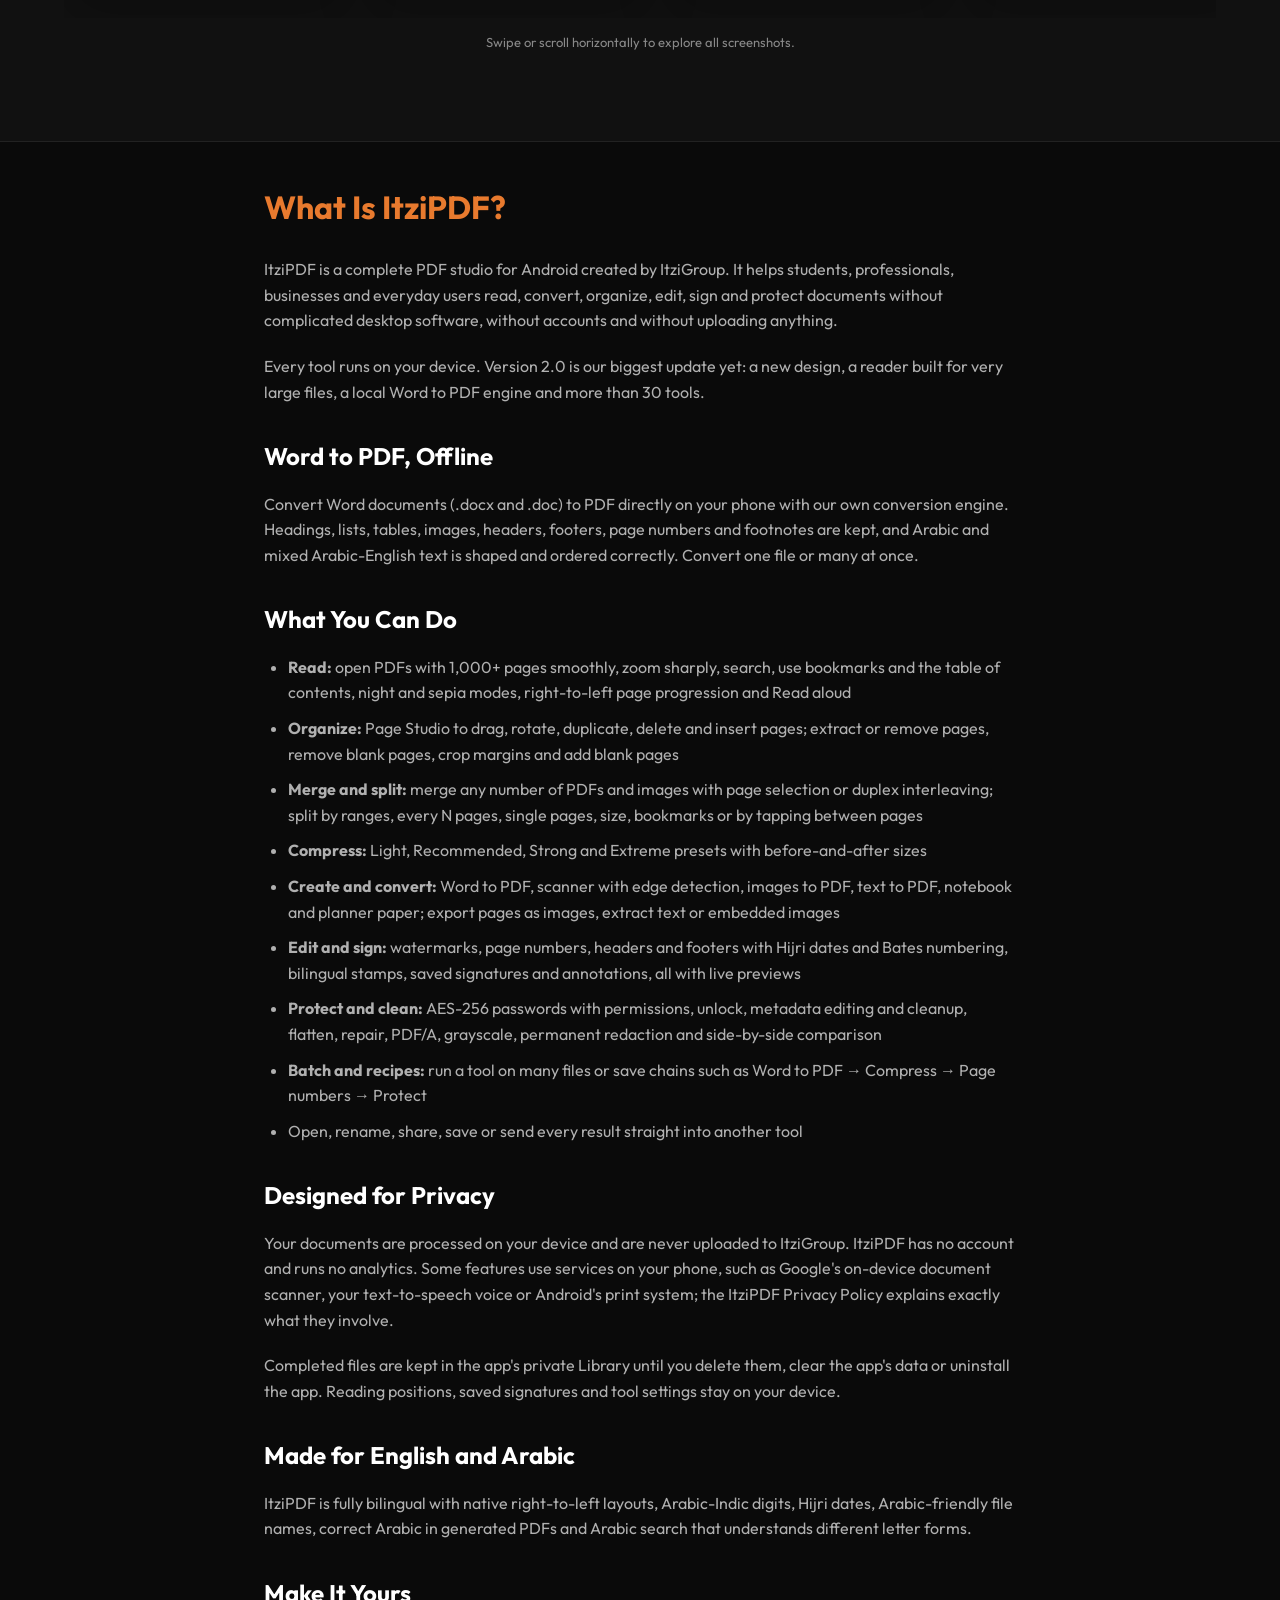
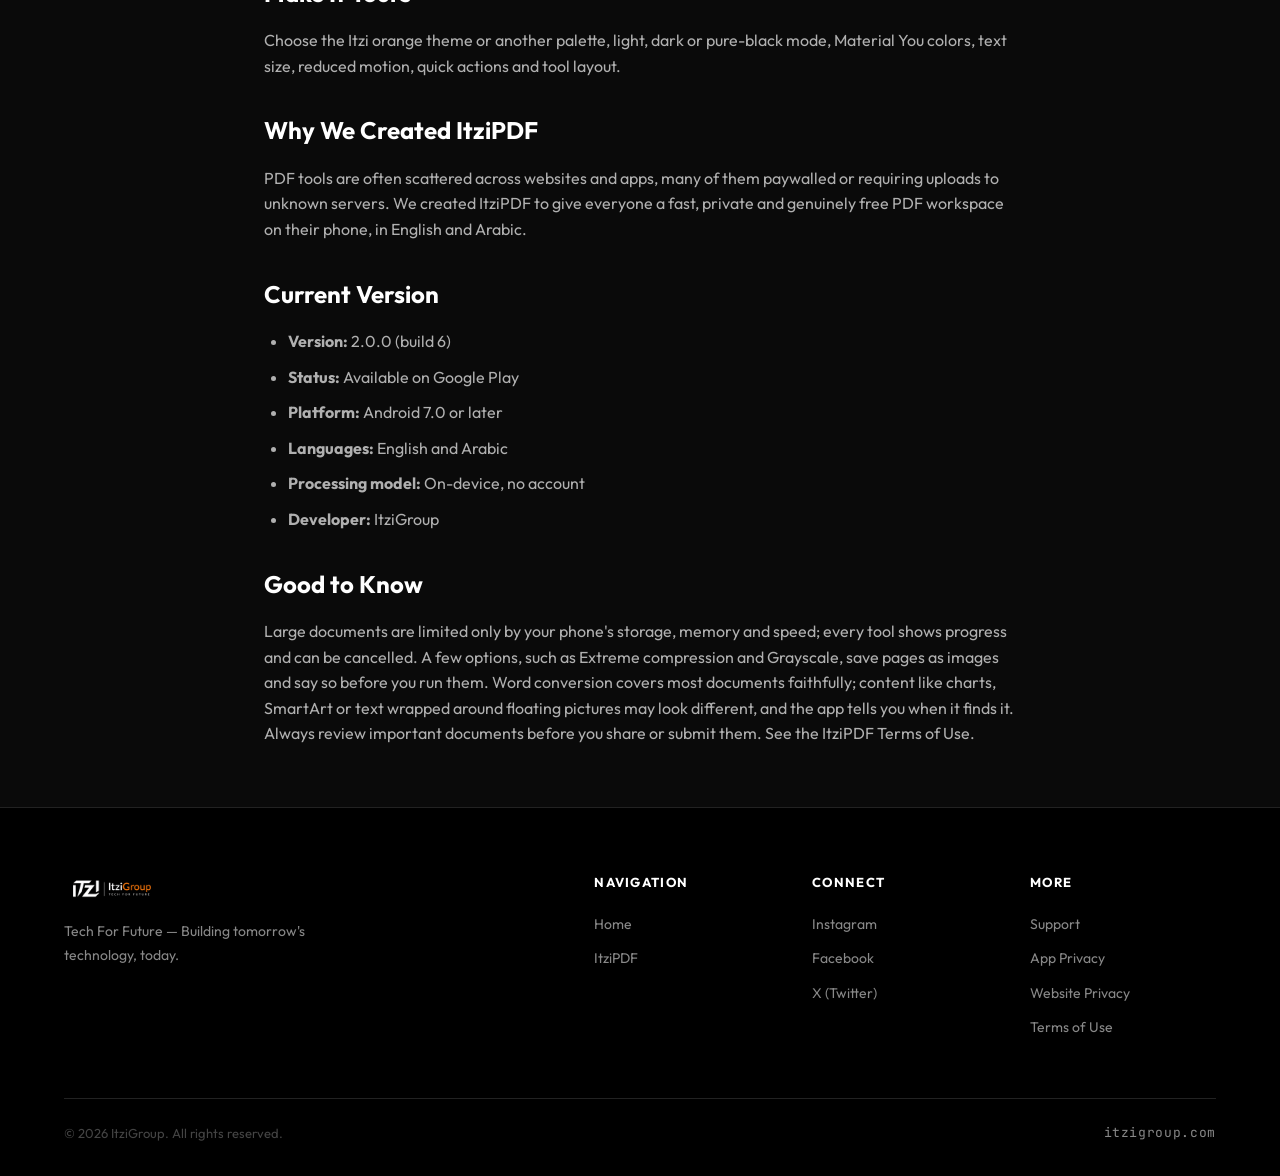
==== commit ff1411bb: "ItziPDF page: 2.0 content, features, version and metadata Co-Authored-By: Claude Opus 5.5 <noreply@a" ====
--- a/itzipdf/index.html
+++ b/itzipdf/index.html
@@ -4,7 +4,7 @@
     <meta charset="UTF-8">
     <meta name="viewport" content="width=device-width, initial-scale=1.0">
     <title>ItziPDF — Android PDF Editor | ItziGroup</title>
-    <meta name="description" content="Download ItziPDF on Google Play. Read, create, organize, protect, and process PDFs locally on Android in English or Arabic.">
+    <meta name="description" content="ItziPDF 2.0 for Android: offline Word to PDF, a reader for huge PDFs, merge, split, compress, sign, redact and 30+ tools, private on your phone, in English and Arabic.">
     <meta name="robots" content="index, follow">
     <meta name="theme-color" content="#0a0a0a">
 
@@ -14,7 +14,7 @@
 
     <!-- Open Graph / Social -->
     <meta property="og:title" content="ItziPDF — Available on Google Play">
-    <meta property="og:description" content="A local-first Android PDF editor with 18 ready tools, a private Library, and complete English and Arabic interfaces.">
+    <meta property="og:description" content="Free, private Android PDF studio with offline Word to PDF and 30+ tools, fully in English and Arabic.">
     <meta property="og:type" content="website">
     <meta property="og:url" content="https://itzigroup.com/itzipdf">
     <meta property="og:image" content="https://itzigroup.com/assets/itzipdf-icon.png">
@@ -30,10 +30,10 @@
         "name": "ItziPDF",
         "operatingSystem": "Android",
         "applicationCategory": "ProductivityApplication",
-        "softwareVersion": "1.0.3",
+        "softwareVersion": "2.0.0",
         "url": "https://itzigroup.com/itzipdf",
         "downloadUrl": "https://play.google.com/store/apps/details?id=com.itzigroup.itzipdf&pcampaignid=web_share",
-        "description": "A local-first Android PDF editor for reading, creating, organizing, protecting, and processing PDFs in English and Arabic.",
+        "description": "A free, private Android PDF studio: offline Word to PDF, large-PDF reader, organize, merge, split, compress, edit, sign, protect and redact, in English and Arabic.",
         "author": {
             "@type": "Organization",
             "name": "ItziGroup",
@@ -273,7 +273,7 @@
             <div class="release-pill">Available on Google Play</div>
             <h1 class="header-title">ItziPDF</h1>
             <p style="font-size: 24px; color: var(--grey-light); margin-bottom: 16px;">Your Private PDF Workspace</p>
-            <p class="app-hero-copy">Read, create, organize, and protect PDFs directly on your Android device. ItziPDF combines 18 ready tools, local-first processing, a private document Library, and complete English and Arabic interfaces in one practical workspace.</p>
+            <p class="app-hero-copy">Read, convert, organize, edit, sign and protect PDFs directly on your Android device. ItziPDF 2.0 brings more than 30 tools, offline Word to PDF, a reader built for huge files and complete English and Arabic interfaces, with everything processed privately on your phone.</p>
             
             <div class="app-links">
                 <a href="https://play.google.com/store/apps/details?id=com.itzigroup.itzipdf&amp;pcampaignid=web_share" class="btn btn-primary play-store-button" target="_blank" rel="noopener noreferrer" aria-label="Get ItziPDF on Google Play">
@@ -282,7 +282,7 @@
                 </a>
                 <a href="/itzipdf/privacy" class="btn btn-outline" style="border: 1px solid var(--grey-border); padding: 12px 28px; border-radius: 100px; color: var(--white); text-decoration: none;">App Privacy Policy</a>
             </div>
-            <p class="store-meta">Version 1.0.3 (build 4) · Android · English &amp; Arabic</p>
+            <p class="store-meta">Version 2.0 · Android · English &amp; Arabic · Free, no account</p>
         </div>
     </section>
 
@@ -384,74 +384,50 @@
     <!-- Content -->
     <section class="content-section">
         <h2>What Is ItziPDF?</h2>
-        <p>ItziPDF is a local-first PDF toolkit created by ItziGroup. It helps students, professionals, businesses, and everyday users process, read, and organize documents without relying on complicated desktop software.</p>
-        <p>No account is required. The current release processes supported tools locally on your device, giving you greater privacy and control over your files.</p>
+        <p>ItziPDF is a complete PDF studio for Android created by ItziGroup. It helps students, professionals, businesses and everyday users read, convert, organize, edit, sign and protect documents without complicated desktop software, without accounts and without uploading anything.</p>
+        <p>Every tool runs on your device. Version 2.0 is our biggest update yet: a new design, a reader built for very large files, a local Word to PDF engine and more than 30 tools.</p>
+
+        <h3>Word to PDF, Offline</h3>
+        <p>Convert Word documents (.docx and .doc) to PDF directly on your phone with our own conversion engine. Headings, lists, tables, images, headers, footers, page numbers and footnotes are kept, and Arabic and mixed Arabic-English text is shaped and ordered correctly. Convert one file or many at once.</p>
 
         <h3>What You Can Do</h3>
         <ul>
-            <li>Merge multiple PDFs into one document</li>
-            <li>Split PDFs by page ranges, every page, or custom breaks</li>
-            <li>Reorder, extract, remove, and rotate pages</li>
-            <li>Compress PDF files</li>
-            <li>Flatten annotations and form fields for a more stable copy</li>
-            <li>Remove hidden document metadata</li>
-            <li>Read PDFs with remembered page, bookmarks, view mode, rotation, and reading appearance</li>
-            <li>Keep completed PDFs in a private on-device Library</li>
-            <li>Review PDFs opened or shared from other Android apps</li>
-            <li>Convert images into PDF</li>
-            <li>Scan documents into PDF using your camera</li>
-            <li>Convert written or pasted text into PDF</li>
-            <li>Add text or image watermarks</li>
-            <li>Add customizable page numbers</li>
-            <li>Protect PDFs with passwords</li>
-            <li>Unlock PDFs when you know the password</li>
-            <li>Save extra copies to a selected folder or share processed documents</li>
+            <li><strong>Read:</strong> open PDFs with 1,000+ pages smoothly, zoom sharply, search, use bookmarks and the table of contents, night and sepia modes, right-to-left page progression and Read aloud</li>
+            <li><strong>Organize:</strong> Page Studio to drag, rotate, duplicate, delete and insert pages; extract or remove pages, remove blank pages, crop margins and add blank pages</li>
+            <li><strong>Merge and split:</strong> merge any number of PDFs and images with page selection or duplex interleaving; split by ranges, every N pages, single pages, size, bookmarks or by tapping between pages</li>
+            <li><strong>Compress:</strong> Light, Recommended, Strong and Extreme presets with before-and-after sizes</li>
+            <li><strong>Create and convert:</strong> Word to PDF, scanner with edge detection, images to PDF, text to PDF, notebook and planner paper; export pages as images, extract text or embedded images</li>
+            <li><strong>Edit and sign:</strong> watermarks, page numbers, headers and footers with Hijri dates and Bates numbering, bilingual stamps, saved signatures and annotations, all with live previews</li>
+            <li><strong>Protect and clean:</strong> AES-256 passwords with permissions, unlock, metadata editing and cleanup, flatten, repair, PDF/A, grayscale, permanent redaction and side-by-side comparison</li>
+            <li><strong>Batch and recipes:</strong> run a tool on many files or save chains such as Word to PDF → Compress → Page numbers → Protect</li>
+            <li>Open, rename, share, save or send every result straight into another tool</li>
         </ul>
 
         <h3>Designed for Privacy</h3>
-        <p>Available tools in the current release work locally. Your documents are not uploaded to ItziGroup servers.</p>
-        <p>Files are accessed only after you select them. Completed PDFs are kept in the app's private Library unless you delete them, clear app data, or uninstall the app. Temporary input files may be stored in the app cache while processing.</p>
-
-        <h3>Private Library and Reader</h3>
-        <p>Completed PDFs are automatically cataloged in the private ItziPDF Library with basic local details such as filename, tool, page count, size, and creation time. Reader progress and preferences are remembered locally for up to 200 recent documents. These Library details, reader records, and preferences are not uploaded to ItziGroup in this release.</p>
+        <p>Your documents are processed on your device and are never uploaded to ItziGroup. ItziPDF has no account and runs no analytics. Some features use services on your phone, such as Google's on-device document scanner, your text-to-speech voice or Android's print system; the <a href="/itzipdf/privacy">ItziPDF Privacy Policy</a> explains exactly what they involve.</p>
+        <p>Completed files are kept in the app's private Library until you delete them, clear the app's data or uninstall the app. Reading positions, saved signatures and tool settings stay on your device.</p>
 
         <h3>Made for English and Arabic</h3>
-        <p>ItziPDF includes complete English and Arabic interfaces, with proper right-to-left layout support for Arabic users.</p>
+        <p>ItziPDF is fully bilingual with native right-to-left layouts, Arabic-Indic digits, Hijri dates, Arabic-friendly file names, correct Arabic in generated PDFs and Arabic search that understands different letter forms.</p>
+
+        <h3>Make It Yours</h3>
+        <p>Choose the Itzi orange theme or another palette, light, dark or pure-black mode, Material You colors, text size, reduced motion, quick actions and tool layout.</p>
 
         <h3>Why We Created ItziPDF</h3>
-        <p>PDF tools are often scattered across different websites and applications. Many require users to upload personal documents to unknown servers.</p>
-        <p>We created ItziPDF to provide a simpler, more private, and accessible PDF workspace, especially for users who prefer processing documents directly on their phones.</p>
-
-        <h3>Processing Limits</h3>
-        <p>Limits protect your phone from excessive memory usage and overheating:</p>
-        <ul>
-            <li>PDF files: up to 250 MB</li>
-            <li>Documents: up to 500 pages</li>
-            <li>Merge: up to 20 PDF files</li>
-            <li>Split: up to 5 output files</li>
-            <li>Images to PDF: up to 60 images</li>
-            <li>Individual image size: up to 25 MB</li>
-            <li>Text to PDF: up to 250,000 characters</li>
-        </ul>
-        <p>Actual performance depends on your device, available storage, memory, and document complexity.</p>
+        <p>PDF tools are often scattered across websites and apps, many of them paywalled or requiring uploads to unknown servers. We created ItziPDF to give everyone a fast, private and genuinely free PDF workspace on their phone, in English and Arabic.</p>
 
         <h3>Current Version</h3>
         <ul>
-            <li><strong>Version:</strong> 1.0.3</li>
-            <li><strong>Build:</strong> 4</li>
+            <li><strong>Version:</strong> 2.0.0 (build 6)</li>
             <li><strong>Status:</strong> Available on Google Play</li>
-            <li><strong>Platform:</strong> Android</li>
+            <li><strong>Platform:</strong> Android 7.0 or later</li>
             <li><strong>Languages:</strong> English and Arabic</li>
-            <li><strong>Processing model:</strong> Local-first</li>
+            <li><strong>Processing model:</strong> On-device, no account</li>
             <li><strong>Developer:</strong> ItziGroup</li>
-            <li><strong>Last updated:</strong> August 25, 2026</li>
         </ul>
 
-        <h3>Coming Later</h3>
-        <p>Future releases may introduce OCR, annotations, signatures, form filling, PDF comparison, Office document conversion, advanced repair, and optional smart document tools. Features requiring external processing will be clearly identified before a document is uploaded.</p>
-        
-        <h3>Important Compatibility Note</h3>
-        <p>Some operations, including PDF splitting on certain Android devices, may export rasterized pages for compatibility. This can affect text selection, searching, hyperlinks, forms, and accessibility information. Always review important output documents before submitting or sharing them.</p>
+        <h3>Good to Know</h3>
+        <p>Large documents are limited only by your phone's storage, memory and speed; every tool shows progress and can be cancelled. A few options, such as Extreme compression and Grayscale, save pages as images and say so before you run them. Word conversion covers most documents faithfully; content like charts, SmartArt or text wrapped around floating pictures may look different, and the app tells you when it finds it. Always review important documents before you share or submit them. See the <a href="/itzipdf/terms">ItziPDF Terms of Use</a>.</p>
 
     </section>
 
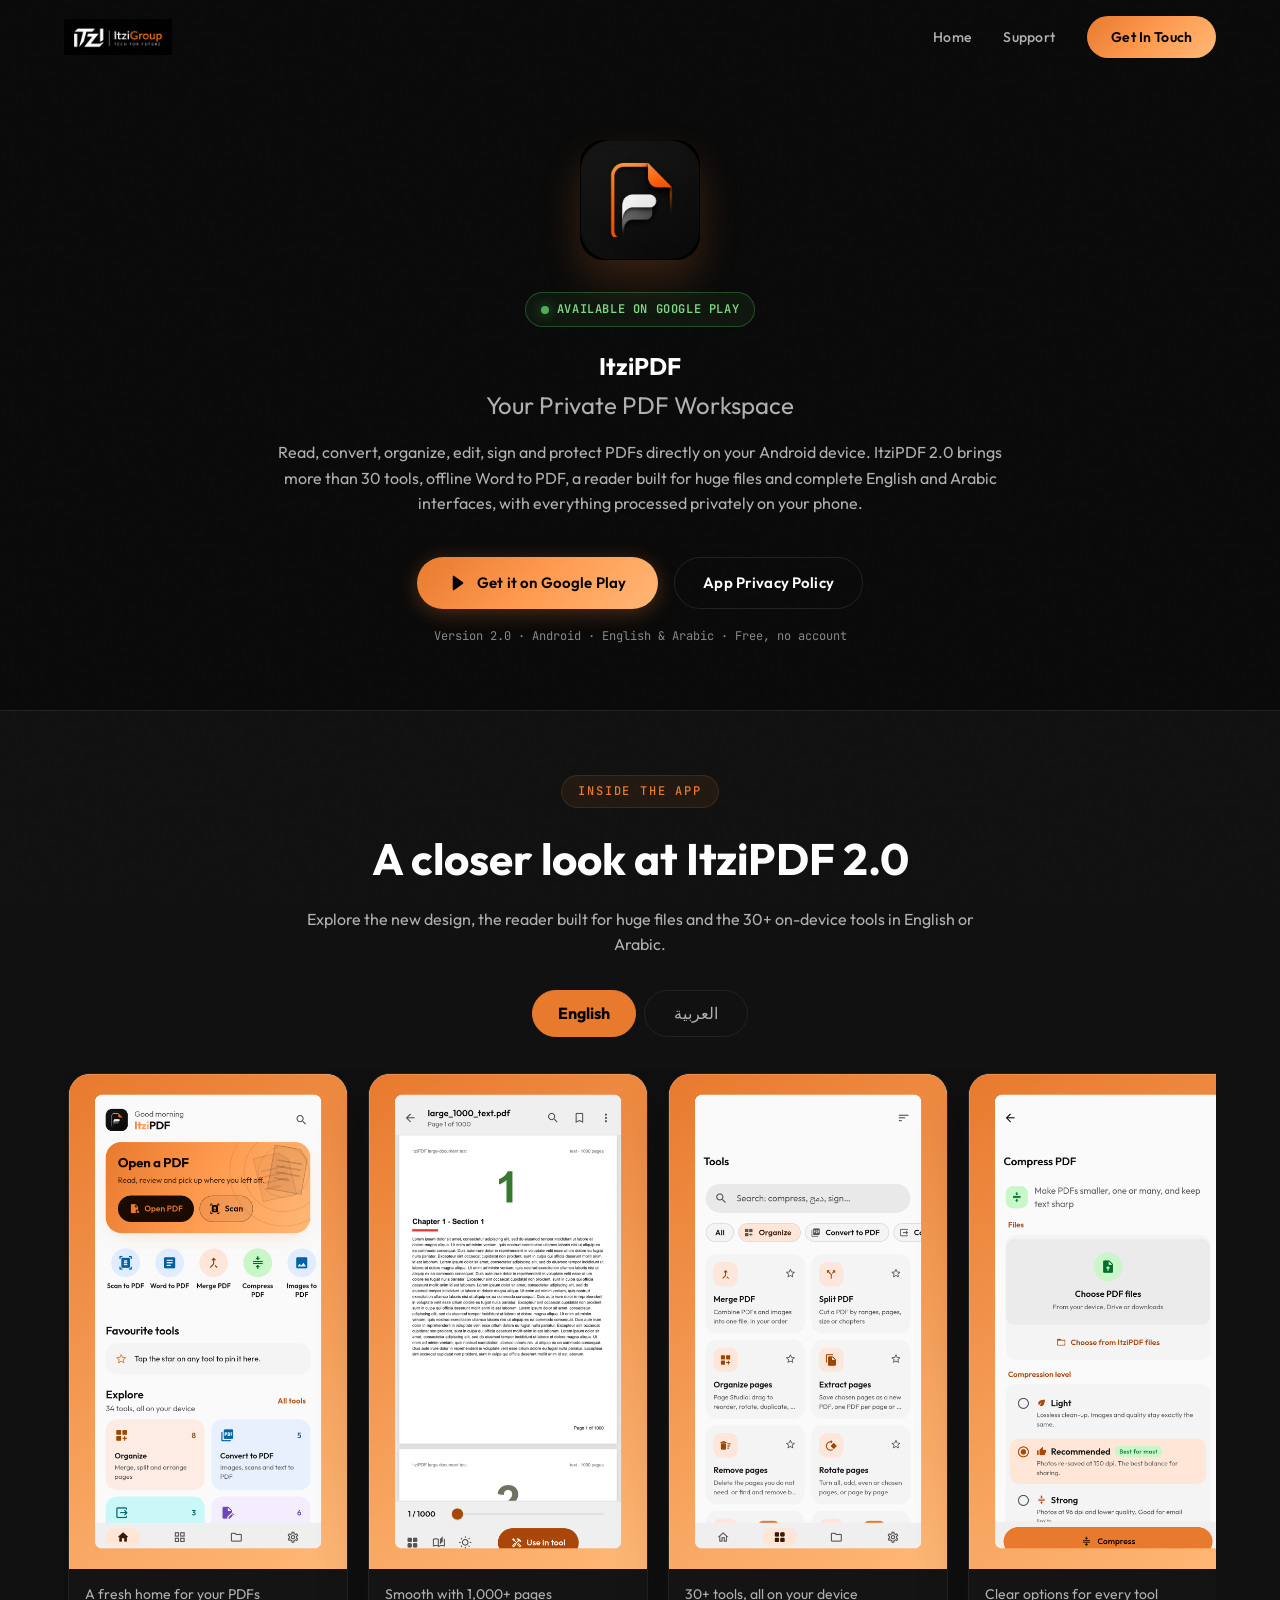
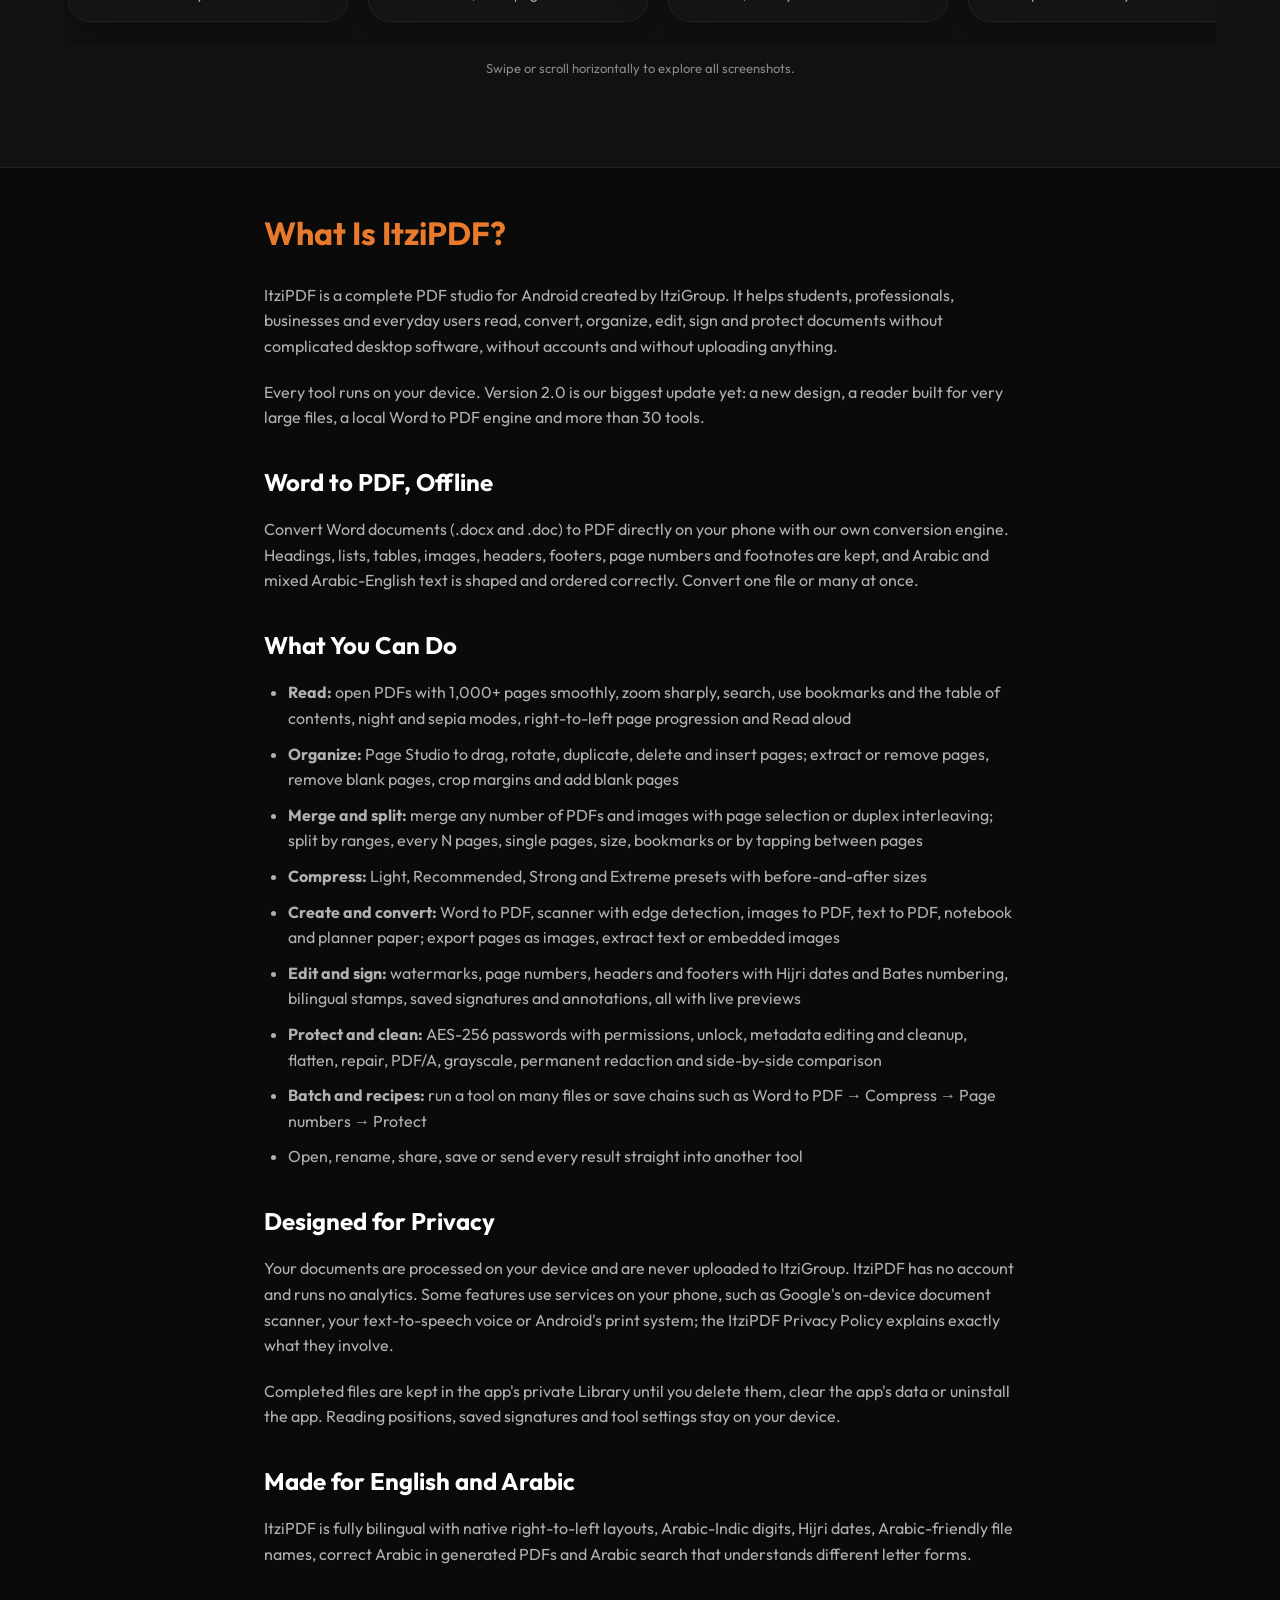
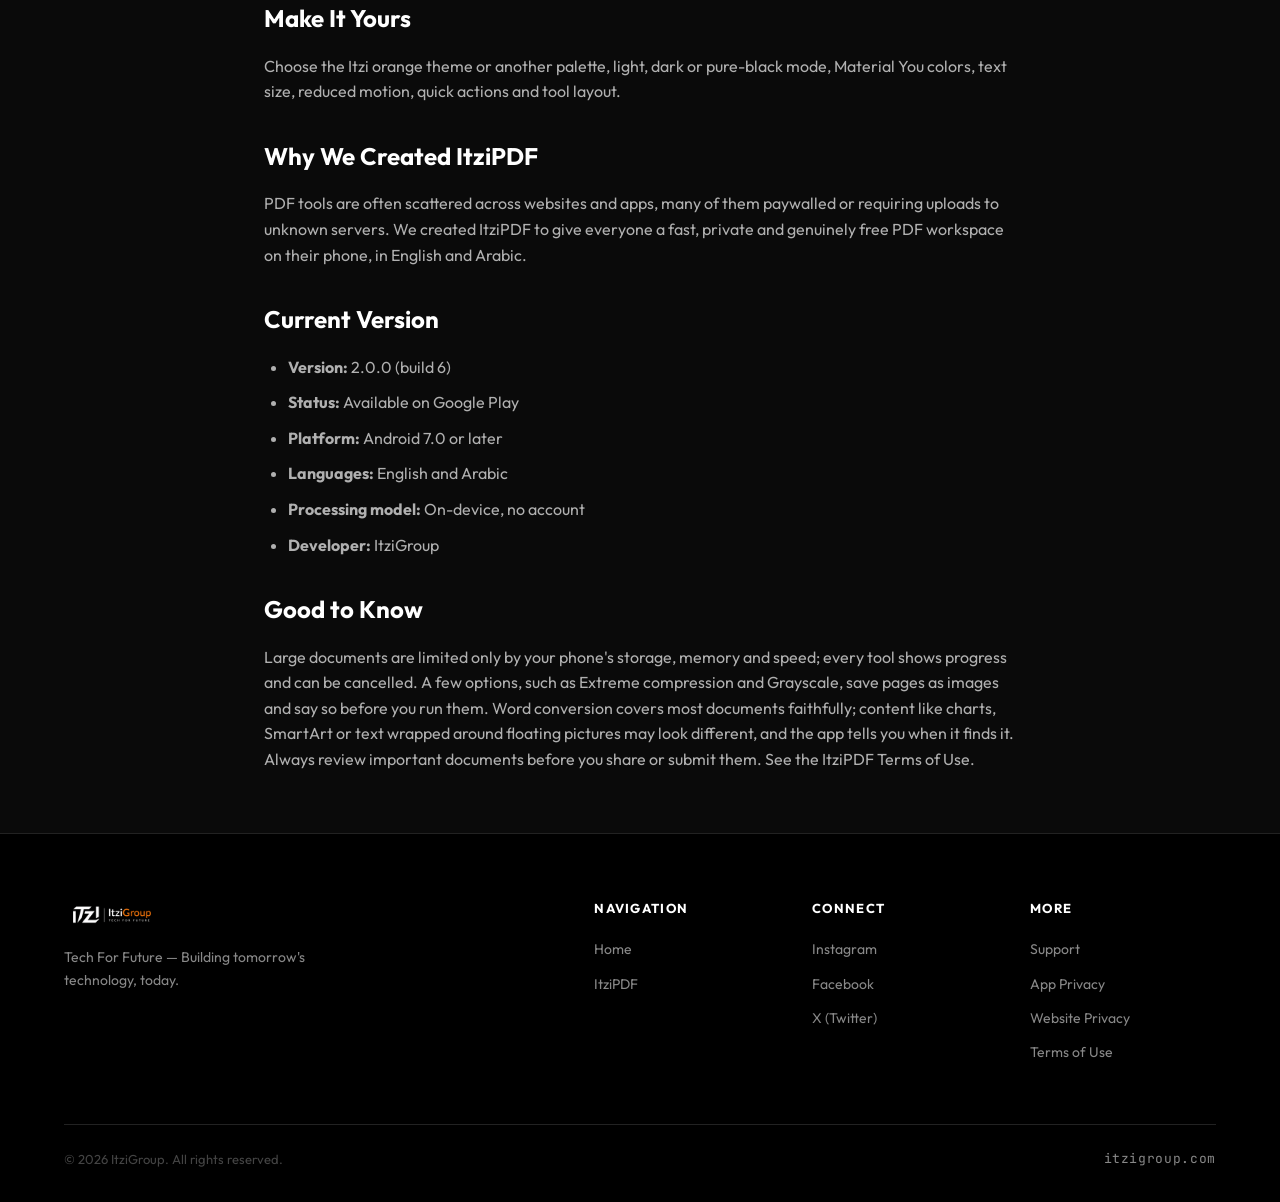
==== commit 878e33b7: "ItziPDF 2.0: new gallery with 2.0 screenshots (EN/AR), version on main page Co-Authored-By: Claude S" ====
--- a/itzipdf/index.html
+++ b/itzipdf/index.html
@@ -291,8 +291,8 @@
         <div class="container">
             <div class="showcase-heading">
                 <span class="section-tag">Inside the app</span>
-                <h2 id="app-screenshots-title">A closer look at ItziPDF</h2>
-                <p>Explore the local PDF tools, reader, private Library, and sharing workflow in English or Arabic.</p>
+                <h2 id="app-screenshots-title">A closer look at ItziPDF 2.0</h2>
+                <p>Explore the new design, the reader built for huge files and the 30+ on-device tools in English or Arabic.</p>
             </div>
 
             <div class="gallery-switcher">
@@ -303,75 +303,51 @@
 
                 <div class="gallery-panels">
                     <div class="gallery-panel gallery-panel-en" id="gallery-panel-en" role="tabpanel" aria-labelledby="screenshots-en" lang="en">
-                        <div class="screenshot-rail" tabindex="0" aria-label="English ItziPDF screenshots">
-                            <figure class="screenshot-card">
-                                <img src="../assets/itzipdf/screenshots/en-US/01-local-pdf-editor.png" width="1080" height="1920" alt="ItziPDF home screen showing local-first PDF tools" decoding="async">
-                                <figcaption>Your PDF editor, on device</figcaption>
-                            </figure>
-                            <figure class="screenshot-card">
-                                <img src="../assets/itzipdf/screenshots/en-US/02-reader-workspace.png" width="1080" height="1920" alt="ItziPDF reader workspace with navigation and reading controls" loading="lazy" decoding="async">
-                                <figcaption>Reader workspace</figcaption>
-                            </figure>
-                            <figure class="screenshot-card">
-                                <img src="../assets/itzipdf/screenshots/en-US/03-reorder-page-ranges.png" width="1080" height="1920" alt="ItziPDF tool for reordering PDF pages and page ranges" loading="lazy" decoding="async">
-                                <figcaption>Reorder pages and ranges</figcaption>
-                            </figure>
-                            <figure class="screenshot-card">
-                                <img src="../assets/itzipdf/screenshots/en-US/04-text-to-pdf.png" width="1080" height="1920" alt="ItziPDF Text to PDF editor with formatting options" loading="lazy" decoding="async">
-                                <figcaption>Create PDFs from text</figcaption>
-                            </figure>
-                            <figure class="screenshot-card">
-                                <img src="../assets/itzipdf/screenshots/en-US/05-private-library.png" width="1080" height="1920" alt="ItziPDF private Library showing saved documents" loading="lazy" decoding="async">
-                                <figcaption>Private on-device Library</figcaption>
-                            </figure>
-                            <figure class="screenshot-card">
-                                <img src="../assets/itzipdf/screenshots/en-US/06-save-and-share.png" width="1080" height="1920" alt="ItziPDF options for saving and sharing a completed PDF" loading="lazy" decoding="async">
-                                <figcaption>Save and share results</figcaption>
-                            </figure>
-                            <figure class="screenshot-card">
-                                <img src="../assets/itzipdf/screenshots/en-US/07-first-run-tour.png" width="1080" height="1920" alt="ItziPDF first-run tour introducing the private workspace" loading="lazy" decoding="async">
-                                <figcaption>Helpful first-run tour</figcaption>
-                            </figure>
-                            <figure class="screenshot-card">
-                                <img src="../assets/itzipdf/screenshots/en-US/08-help-and-community.png" width="1080" height="1920" alt="ItziPDF help, sharing, rating, and feedback options" loading="lazy" decoding="async">
-                                <figcaption>Help and community</figcaption>
+                        <div class="screenshot-rail" tabindex="0" aria-label="English ItziPDF 2.0 screenshots">
+                            <figure class="screenshot-card">
+                                <img src="../assets/itzipdf/v2/en-US/01-home.png" width="1080" height="1920" alt="ItziPDF 2.0 home screen with Open PDF, quick actions and Continue reading" decoding="async">
+                                <figcaption>A fresh home for your PDFs</figcaption>
+                            </figure>
+                            <figure class="screenshot-card">
+                                <img src="../assets/itzipdf/v2/en-US/02-reader-1000-pages.png" width="1080" height="1920" alt="ItziPDF reader showing a 1,000-page PDF with page slider" loading="lazy" decoding="async">
+                                <figcaption>Smooth with 1,000+ pages</figcaption>
+                            </figure>
+                            <figure class="screenshot-card">
+                                <img src="../assets/itzipdf/v2/en-US/03-all-tools.png" width="1080" height="1920" alt="ItziPDF tools grid with categories and search" loading="lazy" decoding="async">
+                                <figcaption>30+ tools, all on your device</figcaption>
+                            </figure>
+                            <figure class="screenshot-card">
+                                <img src="../assets/itzipdf/v2/en-US/04-compress.png" width="1080" height="1920" alt="ItziPDF Compress tool with Light, Recommended and Strong presets" loading="lazy" decoding="async">
+                                <figcaption>Clear options for every tool</figcaption>
+                            </figure>
+                            <figure class="screenshot-card">
+                                <img src="../assets/itzipdf/v2/en-US/05-settings.png" width="1080" height="1920" alt="ItziPDF settings with appearance, language, files and reader options" loading="lazy" decoding="async">
+                                <figcaption>Make it yours</figcaption>
                             </figure>
                         </div>
                     </div>
 
                     <div class="gallery-panel gallery-panel-ar" id="gallery-panel-ar" role="tabpanel" aria-labelledby="screenshots-ar" lang="ar" dir="rtl" hidden>
-                        <div class="screenshot-rail" tabindex="0" aria-label="لقطات شاشة ItziPDF باللغة العربية">
-                            <figure class="screenshot-card">
-                                <img src="../assets/itzipdf/screenshots/ar/01-local-pdf-editor.png" width="1080" height="1920" alt="واجهة ItziPDF العربية تعرض أدوات PDF المحلية" loading="lazy" decoding="async">
-                                <figcaption>محرر PDF على جهازك</figcaption>
-                            </figure>
-                            <figure class="screenshot-card">
-                                <img src="../assets/itzipdf/screenshots/ar/02-reader-workspace.png" width="1080" height="1920" alt="مساحة قارئ PDF باللغة العربية" loading="lazy" decoding="async">
-                                <figcaption>مساحة عمل القارئ</figcaption>
-                            </figure>
-                            <figure class="screenshot-card">
-                                <img src="../assets/itzipdf/screenshots/ar/03-reorder-page-ranges.png" width="1080" height="1920" alt="إعادة ترتيب صفحات ونطاقات PDF باللغة العربية" loading="lazy" decoding="async">
-                                <figcaption>إعادة ترتيب الصفحات والنطاقات</figcaption>
-                            </figure>
-                            <figure class="screenshot-card">
-                                <img src="../assets/itzipdf/screenshots/ar/04-text-to-pdf.png" width="1080" height="1920" alt="أداة تحويل النص إلى PDF باللغة العربية" loading="lazy" decoding="async">
-                                <figcaption>إنشاء PDF من النص</figcaption>
-                            </figure>
-                            <figure class="screenshot-card">
-                                <img src="../assets/itzipdf/screenshots/ar/05-private-library.png" width="1080" height="1920" alt="مكتبة ItziPDF الخاصة باللغة العربية" loading="lazy" decoding="async">
-                                <figcaption>مكتبة خاصة على الجهاز</figcaption>
-                            </figure>
-                            <figure class="screenshot-card">
-                                <img src="../assets/itzipdf/screenshots/ar/06-save-and-share.png" width="1080" height="1920" alt="خيارات حفظ ومشاركة ملفات PDF باللغة العربية" loading="lazy" decoding="async">
-                                <figcaption>حفظ النتائج ومشاركتها</figcaption>
-                            </figure>
-                            <figure class="screenshot-card">
-                                <img src="../assets/itzipdf/screenshots/ar/07-first-run-tour.png" width="1080" height="1920" alt="جولة الاستخدام الأول في ItziPDF باللغة العربية" loading="lazy" decoding="async">
-                                <figcaption>جولة استخدام أولى مفيدة</figcaption>
-                            </figure>
-                            <figure class="screenshot-card">
-                                <img src="../assets/itzipdf/screenshots/ar/08-help-and-community.png" width="1080" height="1920" alt="خيارات المساعدة والمشاركة والتقييم في ItziPDF باللغة العربية" loading="lazy" decoding="async">
-                                <figcaption>المساعدة والمجتمع</figcaption>
+                        <div class="screenshot-rail" tabindex="0" aria-label="لقطات شاشة ItziPDF 2.0 باللغة العربية">
+                            <figure class="screenshot-card">
+                                <img src="../assets/itzipdf/v2/ar/01-home.png" width="1080" height="1920" alt="الشاشة الرئيسية في ItziPDF 2.0 مع فتح الملفات والإجراءات السريعة ومتابعة القراءة" loading="lazy" decoding="async">
+                                <figcaption>بداية جديدة لملفات PDF</figcaption>
+                            </figure>
+                            <figure class="screenshot-card">
+                                <img src="../assets/itzipdf/v2/ar/02-reader-1000-pages.png" width="1080" height="1920" alt="قارئ ItziPDF يعرض ملفًا من ألف صفحة مع شريط التنقل" loading="lazy" decoding="async">
+                                <figcaption>سلاسة مع أكثر من 1000 صفحة</figcaption>
+                            </figure>
+                            <figure class="screenshot-card">
+                                <img src="../assets/itzipdf/v2/ar/03-all-tools.png" width="1080" height="1920" alt="شبكة أدوات ItziPDF مع الفئات والبحث" loading="lazy" decoding="async">
+                                <figcaption>أكثر من 30 أداة على جهازك</figcaption>
+                            </figure>
+                            <figure class="screenshot-card">
+                                <img src="../assets/itzipdf/v2/ar/04-compress.png" width="1080" height="1920" alt="أداة الضغط في ItziPDF بمستويات خفيف وموصى به وقوي" loading="lazy" decoding="async">
+                                <figcaption>خيارات واضحة لكل أداة</figcaption>
+                            </figure>
+                            <figure class="screenshot-card">
+                                <img src="../assets/itzipdf/v2/ar/05-settings.png" width="1080" height="1920" alt="إعدادات ItziPDF: المظهر واللغة والملفات والقارئ" loading="lazy" decoding="async">
+                                <figcaption>خصّصه على طريقتك</figcaption>
                             </figure>
                         </div>
                     </div>
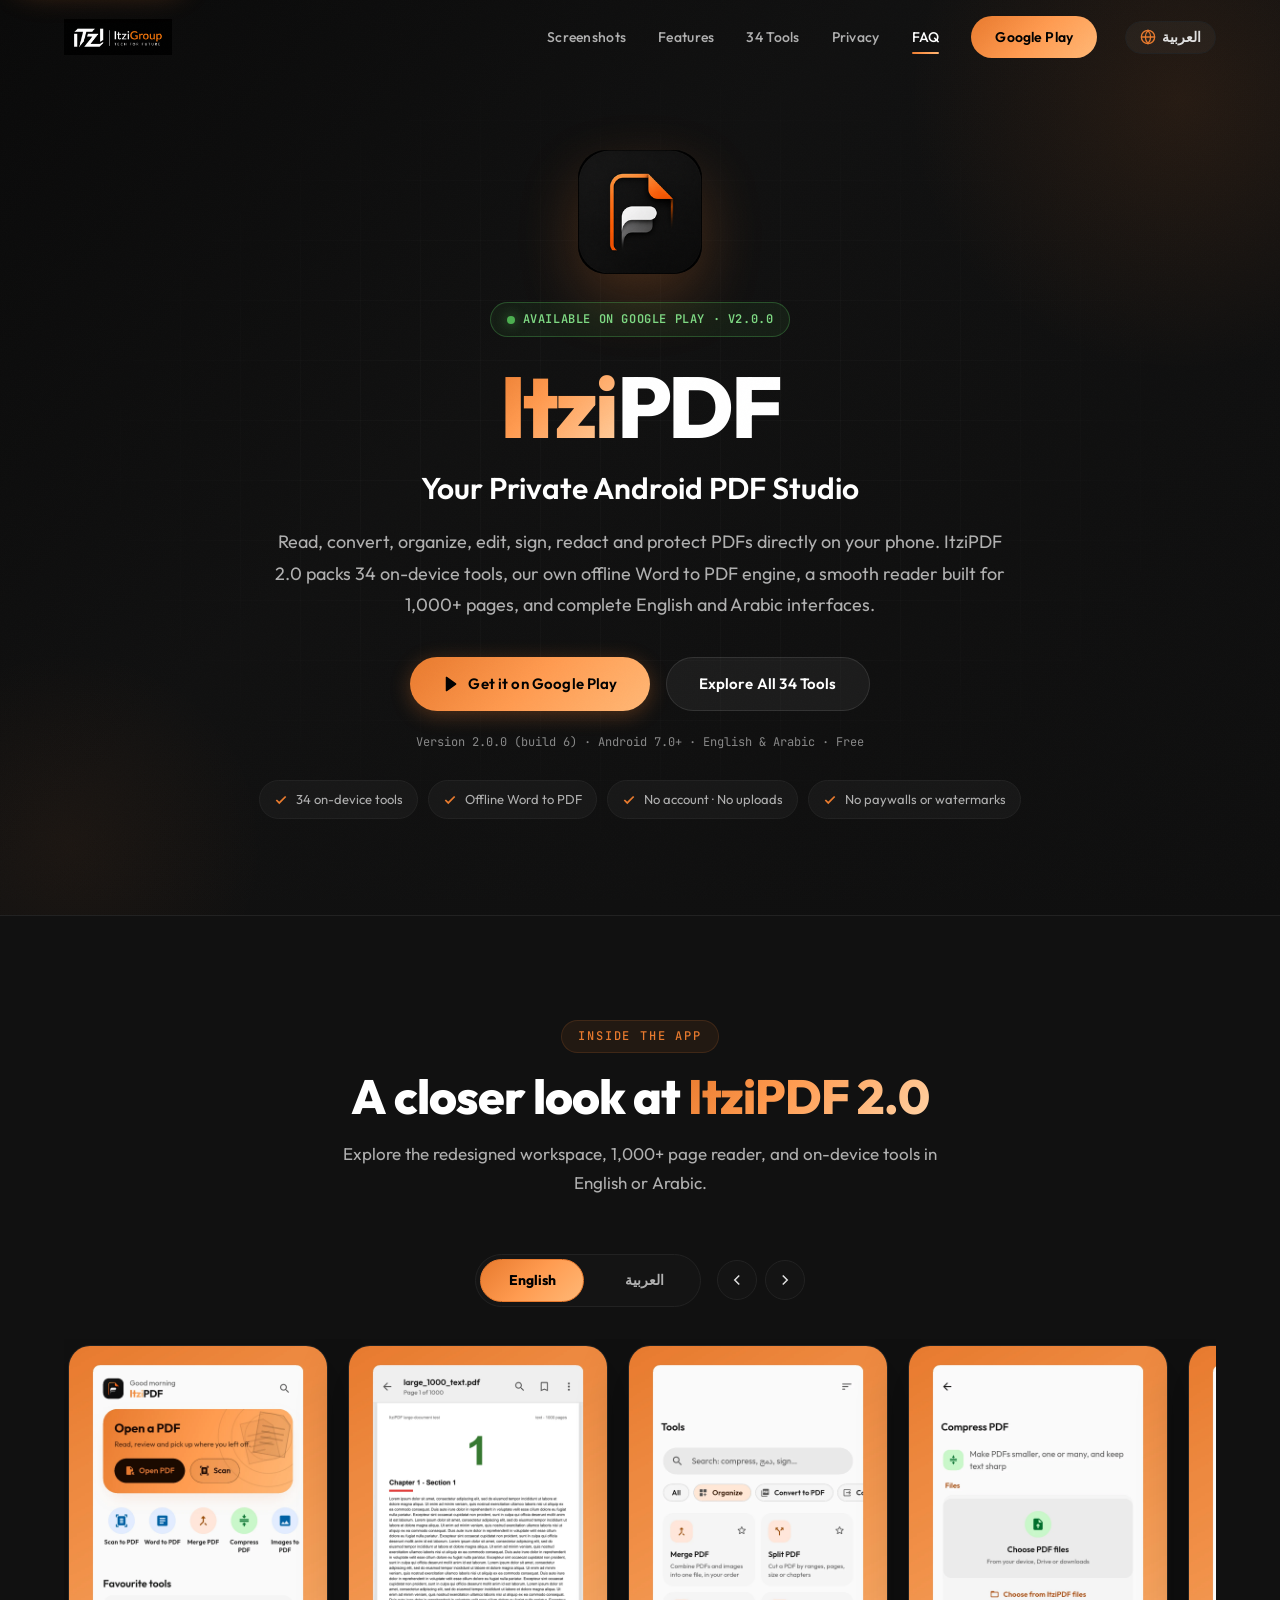
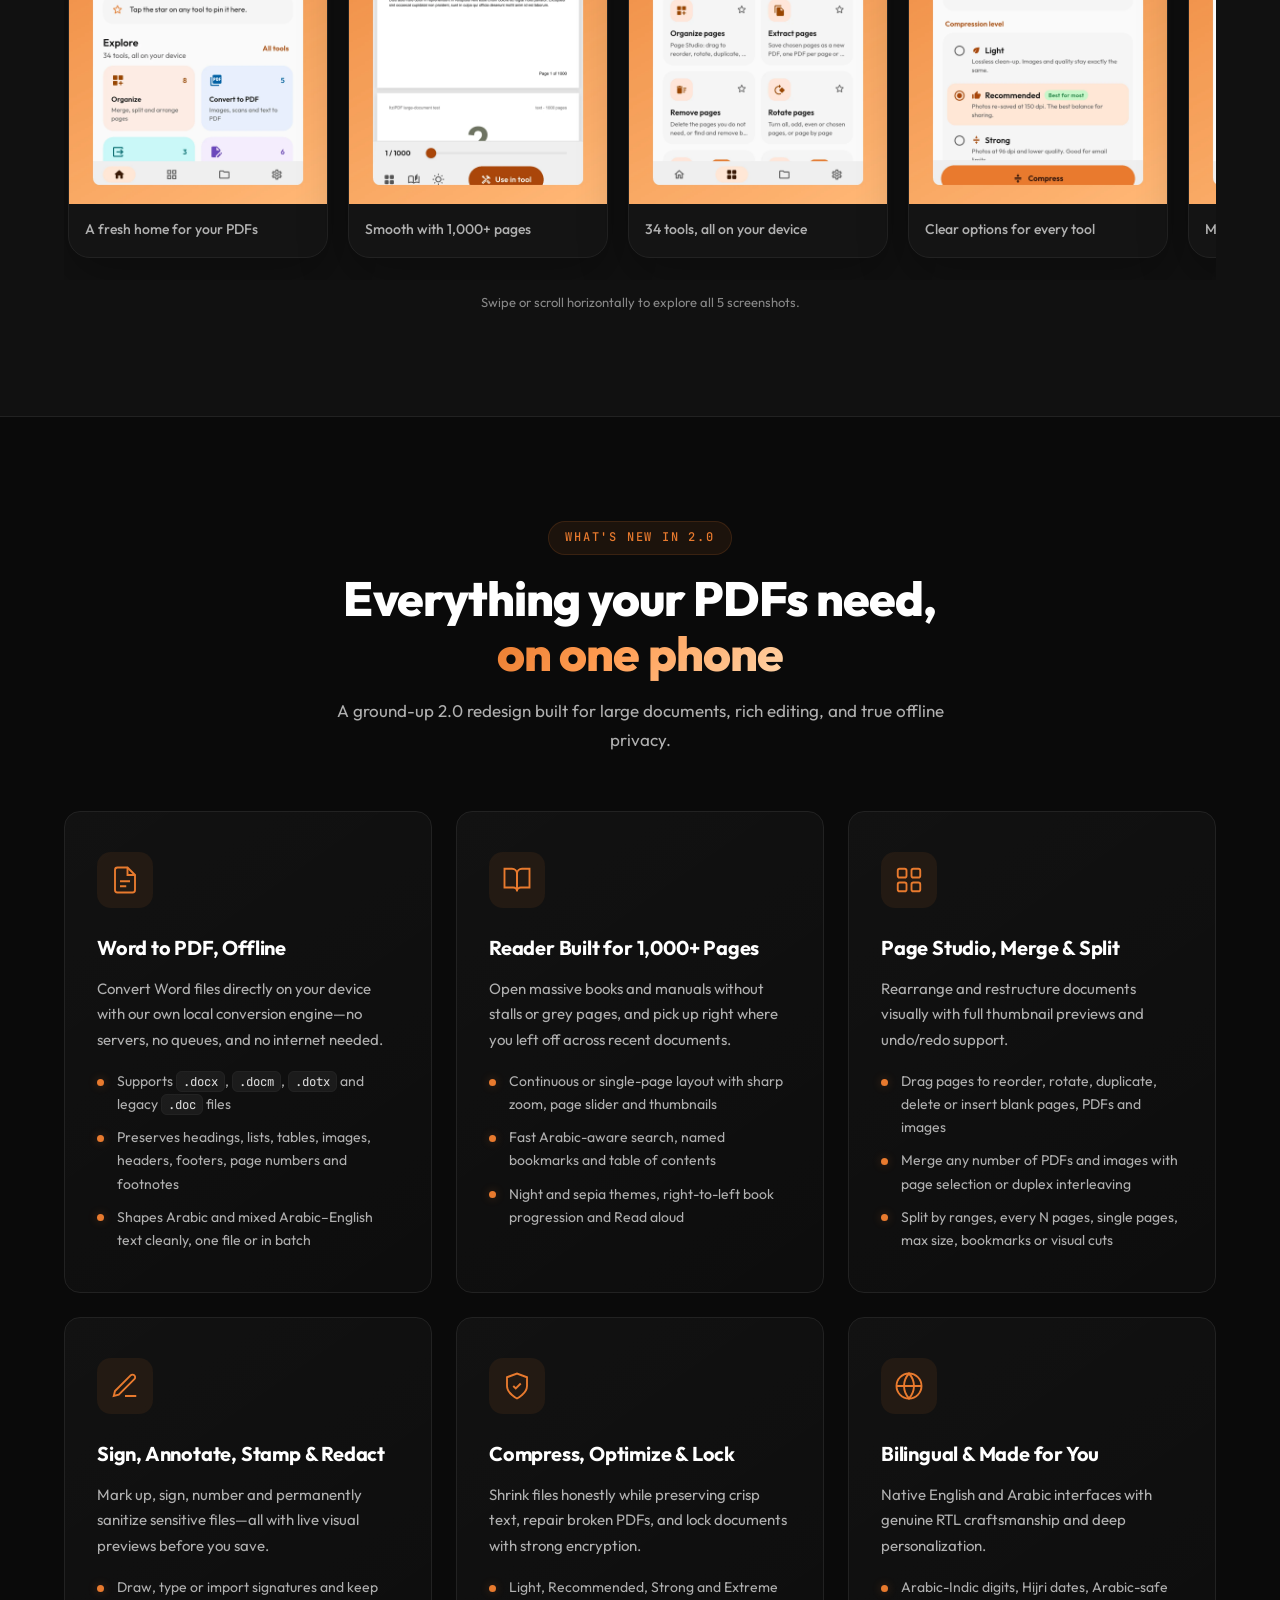
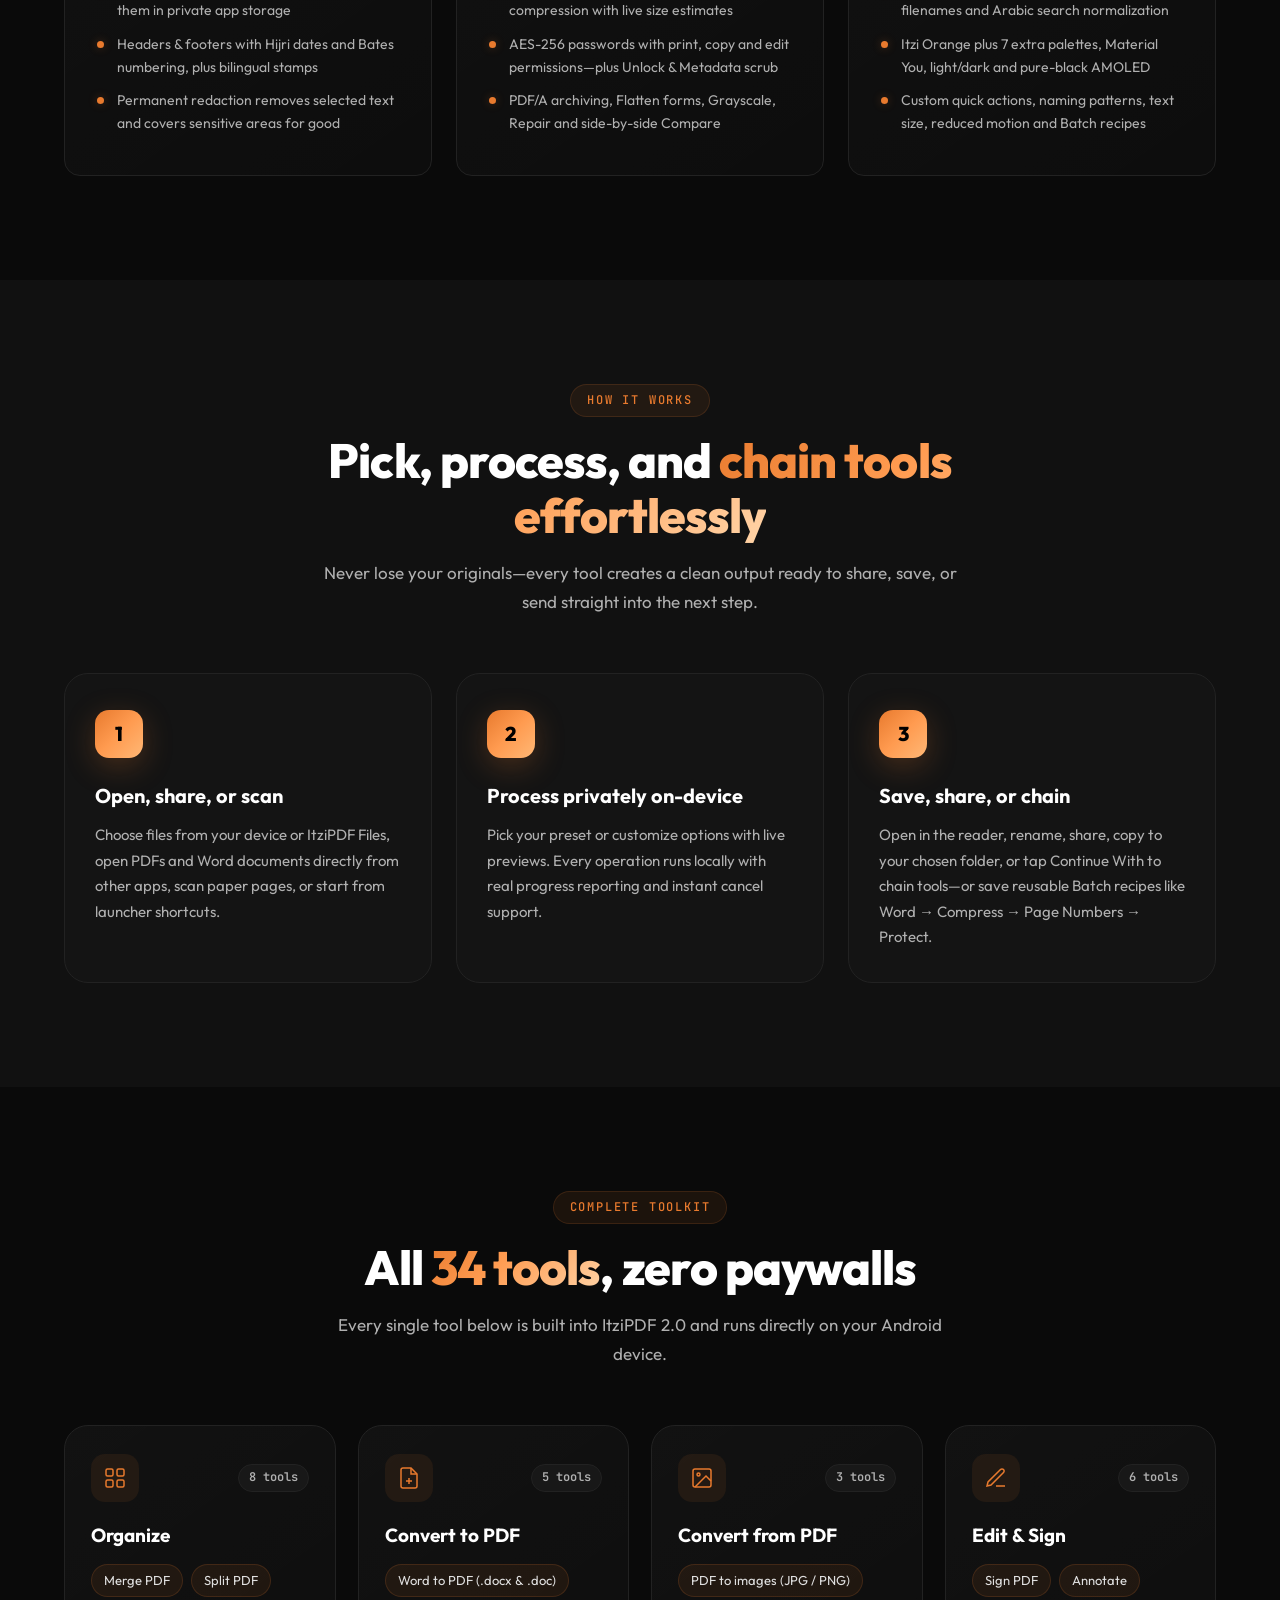
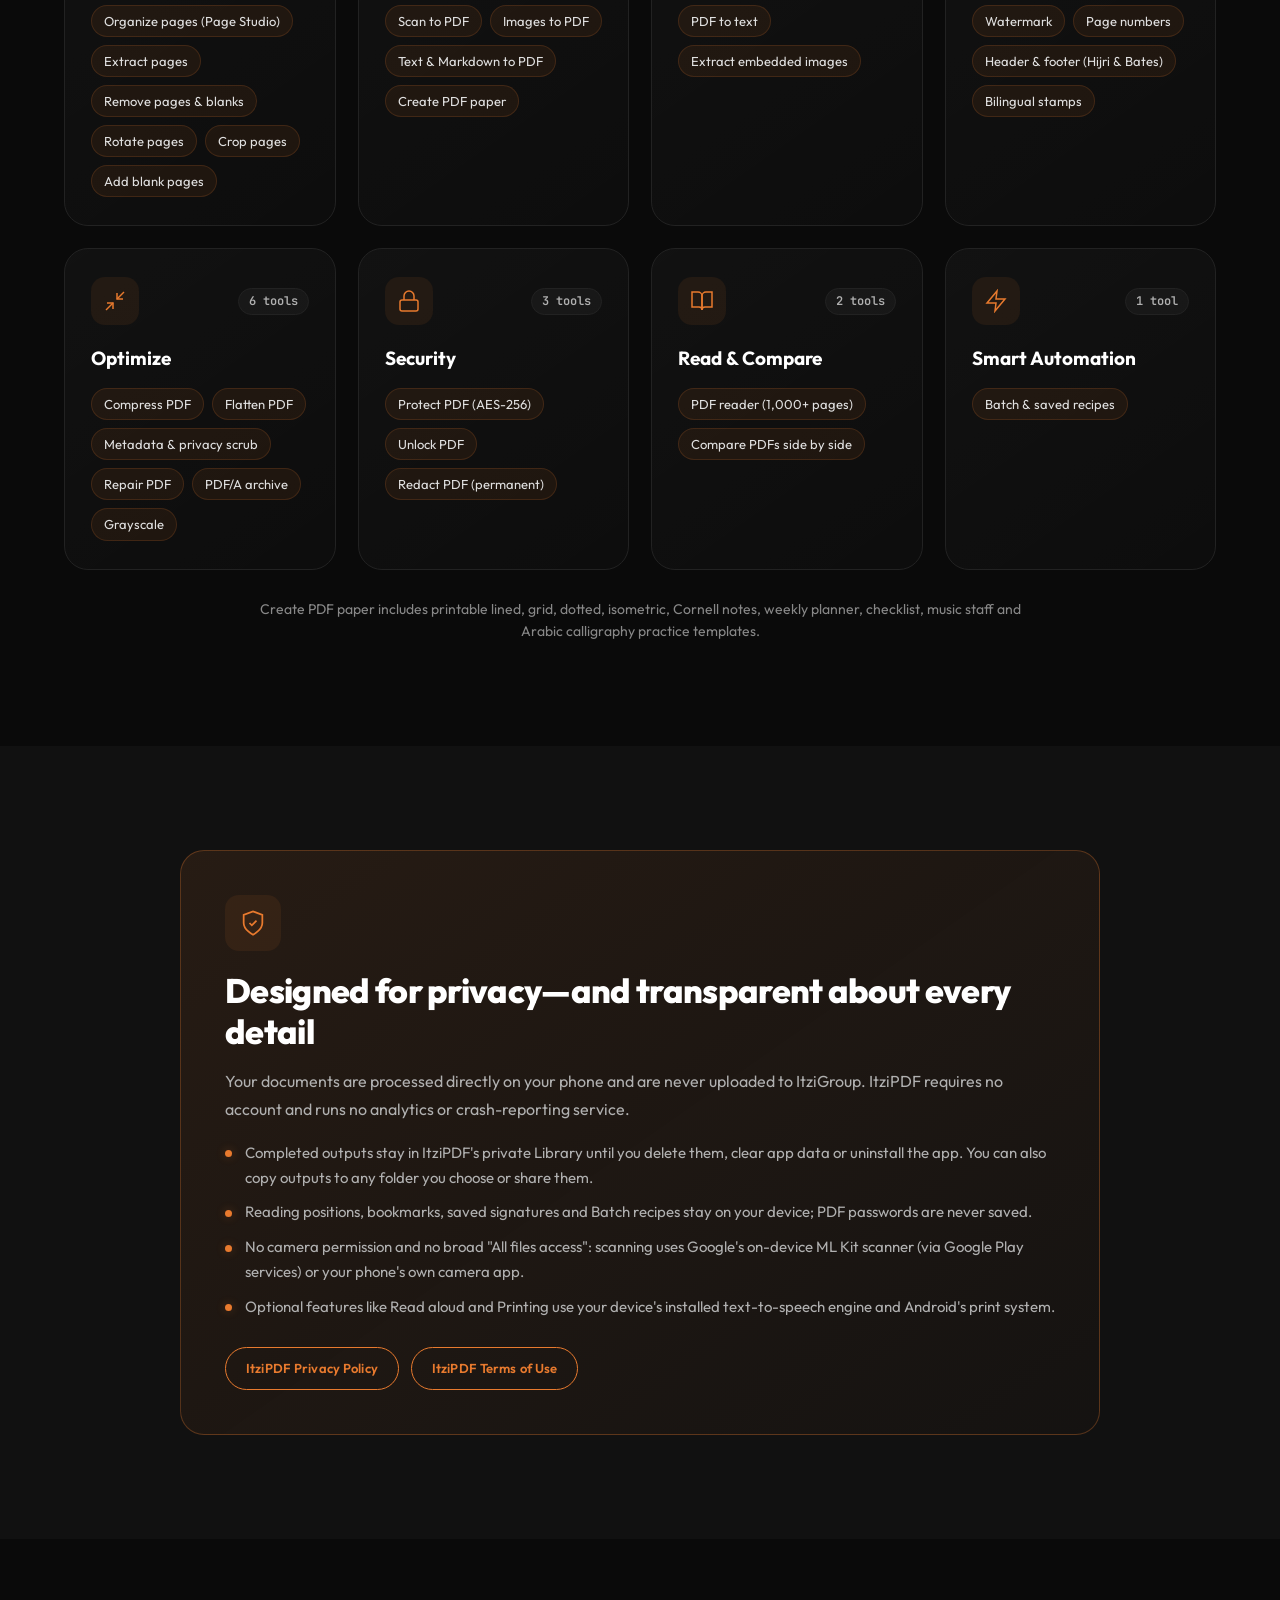
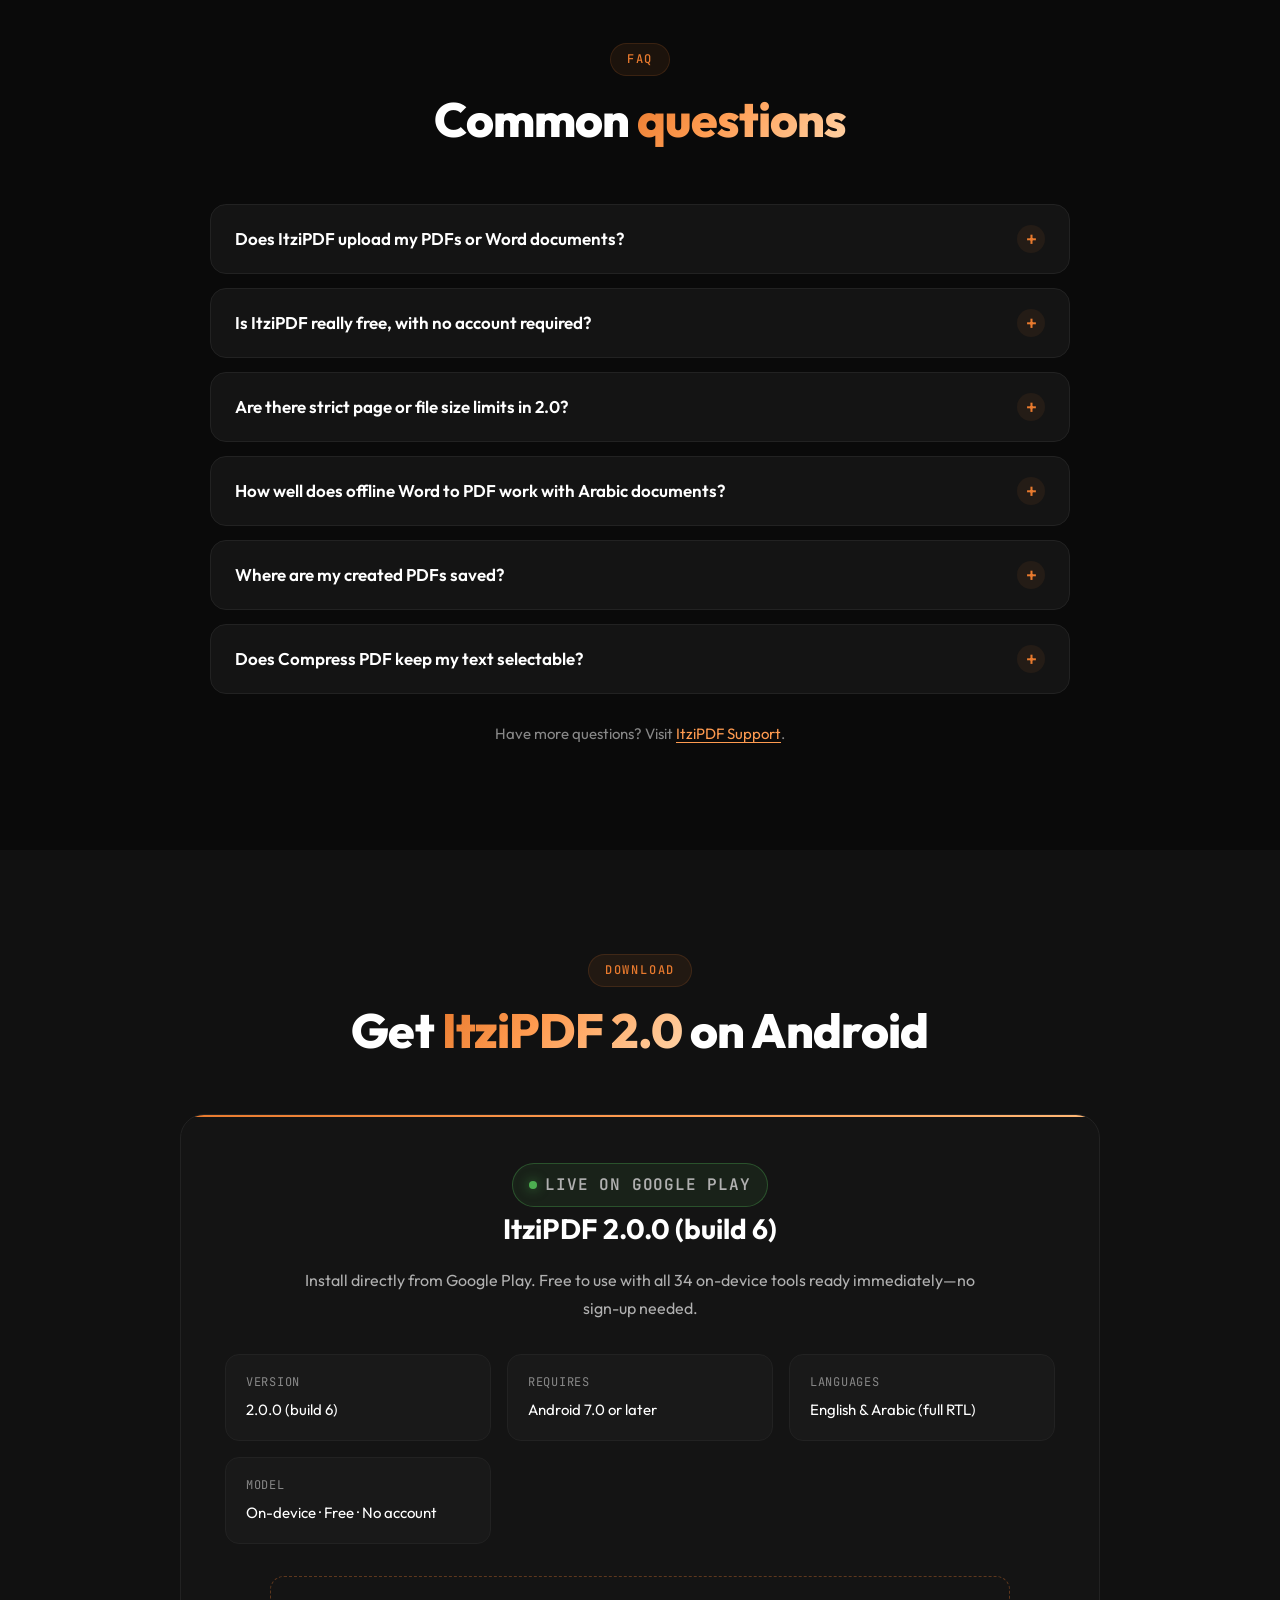
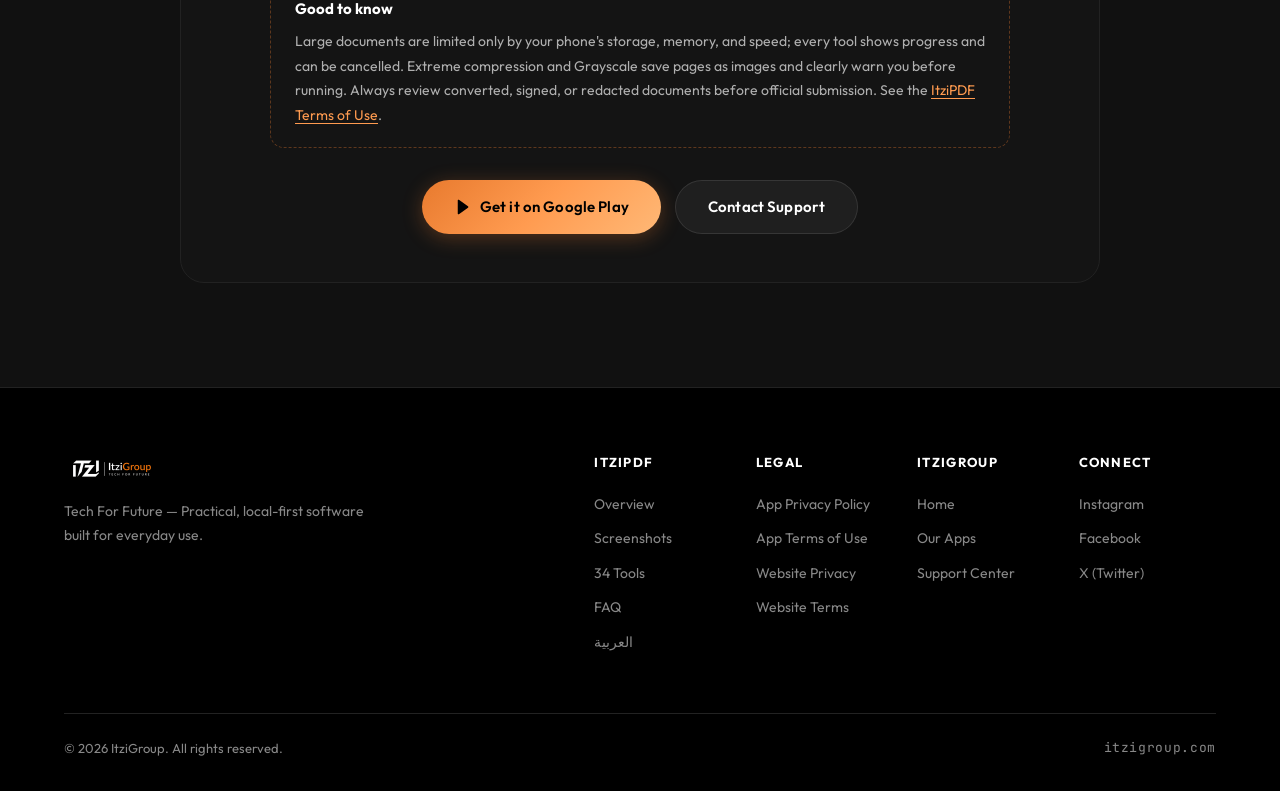
==== commit a17a44a7: "Upgrade site for ItziPDF 2.0 (EN/AR), remove ItziMagic, fix layout and assets" ====
--- a/itzipdf/index.html
+++ b/itzipdf/index.html
@@ -1,439 +1,642 @@
 <!DOCTYPE html>
-<html lang="en">
+<html lang="en" dir="ltr">
 <head>
     <meta charset="UTF-8">
     <meta name="viewport" content="width=device-width, initial-scale=1.0">
-    <title>ItziPDF — Android PDF Editor | ItziGroup</title>
-    <meta name="description" content="ItziPDF 2.0 for Android: offline Word to PDF, a reader for huge PDFs, merge, split, compress, sign, redact and 30+ tools, private on your phone, in English and Arabic.">
+    <title>ItziPDF 2.0 — Private Android PDF Studio | ItziGroup</title>
+    <meta name="description" content="ItziPDF 2.0 for Android: 34 on-device PDF tools, offline Word to PDF, a reader built for 1,000+ pages, merge, split, compress, sign, redact and protect—free and private in English and Arabic.">
     <meta name="robots" content="index, follow">
+    <meta name="author" content="ItziGroup">
     <meta name="theme-color" content="#0a0a0a">
+    <meta name="color-scheme" content="dark">
 
     <!-- Security Headers -->
     <meta http-equiv="X-Content-Type-Options" content="nosniff">
     <meta name="referrer" content="strict-origin-when-cross-origin">
+    <meta http-equiv="Content-Security-Policy" content="default-src 'self'; script-src 'self'; style-src 'self' 'unsafe-inline'; font-src 'self'; img-src 'self' data:; connect-src 'self'; frame-src 'none'; object-src 'none'; base-uri 'self'; form-action 'self';">
 
     <!-- Open Graph / Social -->
-    <meta property="og:title" content="ItziPDF — Available on Google Play">
-    <meta property="og:description" content="Free, private Android PDF studio with offline Word to PDF and 30+ tools, fully in English and Arabic.">
+    <meta property="og:title" content="ItziPDF 2.0 — Your Private Android PDF Studio">
+    <meta property="og:description" content="Free, local-first Android PDF studio with 34 tools, offline Word to PDF, and a 1,000+ page reader—fully in English and Arabic.">
     <meta property="og:type" content="website">
     <meta property="og:url" content="https://itzigroup.com/itzipdf">
-    <meta property="og:image" content="https://itzigroup.com/assets/itzipdf-icon.png">
+    <meta property="og:image" content="https://itzigroup.com/assets/itzipdf-og.png">
+    <meta property="og:image:width" content="1200">
+    <meta property="og:image:height" content="630">
+    <meta property="og:image:alt" content="ItziPDF 2.0: Your Private Android PDF Studio — 34 on-device tools, offline Word to PDF, English and Arabic.">
     <meta property="og:site_name" content="ItziGroup">
+    <meta property="og:locale" content="en_US">
+    <meta property="og:locale:alternate" content="ar_AR">
+    <meta name="twitter:card" content="summary_large_image">
+    <meta name="twitter:site" content="@ItziGroup">
+    <meta name="twitter:title" content="ItziPDF 2.0 — Your Private Android PDF Studio">
+    <meta name="twitter:description" content="34 on-device PDF tools, offline Word to PDF, and a 1,000+ page reader for Android. Free, no account, no uploads.">
+    <meta name="twitter:image" content="https://itzigroup.com/assets/itzipdf-og.png">
+    <meta name="twitter:image:alt" content="ItziPDF 2.0: Your Private Android PDF Studio.">
 
     <link rel="canonical" href="https://itzigroup.com/itzipdf">
+    <link rel="alternate" hreflang="en" href="https://itzigroup.com/itzipdf">
+    <link rel="alternate" hreflang="ar" href="https://itzigroup.com/itzipdf/ar">
+    <link rel="alternate" hreflang="x-default" href="https://itzigroup.com/itzipdf">
     <link rel="icon" type="image/png" href="../assets/favicon.png">
-
+    <link rel="apple-touch-icon" href="../assets/apple-touch-icon.png">
+
+    <!-- Structured data (JSON data block, not executable script) -->
     <script type="application/ld+json">
     {
         "@context": "https://schema.org",
         "@type": "MobileApplication",
         "name": "ItziPDF",
-        "operatingSystem": "Android",
+        "operatingSystem": "Android 7.0 or later",
         "applicationCategory": "ProductivityApplication",
         "softwareVersion": "2.0.0",
+        "inLanguage": ["en", "ar"],
+        "isAccessibleForFree": true,
         "url": "https://itzigroup.com/itzipdf",
+        "image": "https://itzigroup.com/assets/itzipdf-icon.png",
+        "screenshot": "https://itzigroup.com/assets/itzipdf-og.png",
         "downloadUrl": "https://play.google.com/store/apps/details?id=com.itzigroup.itzipdf&pcampaignid=web_share",
-        "description": "A free, private Android PDF studio: offline Word to PDF, large-PDF reader, organize, merge, split, compress, edit, sign, protect and redact, in English and Arabic.",
+        "description": "A free, local-first Android PDF studio with 34 on-device tools: offline Word to PDF, 1,000+ page reader, Page Studio, merge, split, compress, edit, sign, protect and permanent redaction, in English and Arabic.",
+        "offers": {
+            "@type": "Offer",
+            "price": "0",
+            "priceCurrency": "USD"
+        },
         "author": {
             "@type": "Organization",
             "name": "ItziGroup",
-            "url": "https://itzigroup.com"
+            "url": "https://itzigroup.com/"
+        },
+        "publisher": {
+            "@type": "Organization",
+            "name": "ItziGroup",
+            "url": "https://itzigroup.com/"
         }
     }
     </script>
 
-    <!-- Google Fonts -->
-
-    <link rel="stylesheet" href="../styles.css?v=20260827">
-    <style>
-        .app-hero {
-            padding: 140px 0 64px;
-            text-align: center;
-        }
-        .app-hero-icon {
-            width: 120px;
-            height: 120px;
-            border-radius: 24px;
-            margin: 0 auto 32px;
-            box-shadow: 0 20px 40px rgba(232, 122, 46, 0.2);
-        }
-        .content-section {
-            max-width: 800px;
-            margin: 0 auto;
-            padding: 40px 24px;
-        }
-        .content-section h2 {
-            font-size: 32px;
-            margin-bottom: 24px;
-            color: var(--orange);
-        }
-        .content-section h3 {
-            font-size: 24px;
-            margin: 32px 0 16px;
-        }
-        .content-section p, .content-section ul {
-            font-size: 16px;
-            color: var(--grey-light);
-            margin-bottom: 20px;
-        }
-        .content-section ul {
-            padding-left: 24px;
-        }
-        .content-section li {
-            margin-bottom: 10px;
-        }
-        .app-links {
-            display: flex;
-            justify-content: center;
-            gap: 16px;
-            flex-wrap: wrap;
-            margin-top: 40px;
-        }
-        .release-pill {
-            display: inline-flex;
-            align-items: center;
-            gap: 8px;
-            margin-bottom: 20px;
-            padding: 7px 15px;
-            border: 1px solid rgba(76, 175, 80, 0.35);
-            border-radius: 999px;
-            background: rgba(76, 175, 80, 0.08);
-            color: #7ed983;
-            font-family: var(--font-mono);
-            font-size: 12px;
-            font-weight: 600;
-            letter-spacing: 0.05em;
-            text-transform: uppercase;
-        }
-        .release-pill::before {
-            width: 8px;
-            height: 8px;
-            border-radius: 50%;
-            background: #4caf50;
-            content: '';
-            box-shadow: 0 0 12px rgba(76, 175, 80, 0.65);
-        }
-        .app-hero-copy {
-            max-width: 760px;
-            margin: 0 auto;
-            color: var(--grey-light);
-        }
-        .store-meta {
-            margin-top: 18px;
-            color: var(--grey);
-            font-family: var(--font-mono);
-            font-size: 12px;
-        }
-        .play-store-button {
-            gap: 10px;
-        }
-        .play-store-button svg {
-            width: 18px;
-            height: 18px;
-            flex: 0 0 auto;
-        }
-        .app-showcase {
-            padding: 64px 0 88px;
-            overflow: hidden;
-            border-top: 1px solid var(--grey-border);
-            border-bottom: 1px solid var(--grey-border);
-            background: var(--black-soft);
-        }
-        .showcase-heading {
-            max-width: 700px;
-            margin: 0 auto 32px;
-            text-align: center;
-        }
-        .showcase-heading h2 {
-            margin-bottom: 12px;
-            font-size: clamp(30px, 5vw, 44px);
-        }
-        .showcase-heading p {
-            color: var(--grey-light);
-        }
-        .gallery-switcher {
-            text-align: center;
-        }
-        .gallery-tabs {
-            display: flex;
-            justify-content: center;
-            gap: 8px;
-        }
-        .gallery-language-tab {
-            display: inline-flex;
-            min-width: 104px;
-            align-items: center;
-            justify-content: center;
-            padding: 10px 20px;
-            border: 1px solid var(--grey-border);
-            border-radius: 999px;
-            background: transparent;
-            color: var(--grey-light);
-            font: inherit;
-            cursor: pointer;
-            transition: all var(--transition-fast);
-        }
-        .gallery-language-tab:hover {
-            border-color: rgba(232, 122, 46, 0.45);
-            color: var(--white);
-        }
-        .gallery-language-tab:focus-visible {
-            outline: 2px solid var(--orange-light);
-            outline-offset: 3px;
-        }
-        .gallery-language-tab[aria-selected="true"] {
-            border-color: var(--orange);
-            background: var(--orange);
-            color: var(--black);
-            font-weight: 700;
-        }
-        .gallery-panels {
-            margin-top: 32px;
-        }
-        .gallery-panel[hidden] {
-            display: none;
-        }
-        .screenshot-rail {
-            display: flex;
-            gap: 20px;
-            overflow-x: auto;
-            padding: 4px 4px 22px;
-            scroll-padding-inline: 4px;
-            scroll-snap-type: x mandatory;
-            scrollbar-color: var(--orange) var(--grey-border);
-            scrollbar-width: thin;
-            overscroll-behavior-inline: contain;
-        }
-        .screenshot-rail:focus-visible {
-            outline: 2px solid var(--orange-light);
-            outline-offset: 6px;
-        }
-        .screenshot-card {
-            flex: 0 0 clamp(230px, 24vw, 280px);
-            overflow: hidden;
-            margin: 0;
-            border: 1px solid var(--grey-border);
-            border-radius: 22px;
-            background: var(--black-card);
-            scroll-snap-align: start;
-            box-shadow: 0 18px 50px rgba(0, 0, 0, 0.25);
-        }
-        .screenshot-card img {
-            width: 100%;
-            aspect-ratio: 9 / 16;
-            object-fit: contain;
-            background: #f4f4f4;
-        }
-        .screenshot-card figcaption {
-            padding: 14px 16px 16px;
-            color: var(--grey-light);
-            font-size: 14px;
-            text-align: left;
-        }
-        .gallery-panel-ar .screenshot-card figcaption {
-            text-align: right;
-        }
-        .gallery-hint {
-            margin-top: 14px;
-            color: var(--grey);
-            font-size: 13px;
-        }
-        @media (max-width: 640px) {
-            .app-showcase {
-                padding: 52px 0 68px;
-            }
-            .screenshot-card {
-                flex-basis: min(82vw, 320px);
-            }
-            .screenshot-rail {
-                gap: 14px;
-            }
-        }
-    </style>
+    <link rel="stylesheet" href="../styles.css?v=20261120">
+    <noscript><style>[data-aos] { opacity: 1 !important; transform: none !important; }</style></noscript>
 </head>
-<body>
-    <!-- Navbar -->
-    <nav class="navbar" id="navbar">
+<body class="ip-page">
+    <a class="skip-link" href="#main">Skip to main content</a>
+
+    <!-- Navigation -->
+    <nav class="navbar ip-nav" id="navbar" aria-label="Main">
         <div class="nav-container">
-            <a href="/" class="nav-logo">
-                <img src="../assets/logo.png" alt="ItziGroup Logo" class="logo-img">
+            <a href="/" class="nav-logo" aria-label="ItziGroup home">
+                <img src="../assets/logo-sm.png" alt="ItziGroup Logo" class="logo-img" width="108" height="36">
             </a>
-            <div class="subpage-nav-links">
-                <a href="/" class="nav-link">Home</a>
-                <a href="https://support.itzigroup.com" class="nav-link" target="_blank" rel="noopener noreferrer">Support</a>
-                <a href="mailto:itzigroup_support@itzigroup.com" class="nav-link nav-cta subpage-hide-mobile">Get In Touch</a>
+            <div class="nav-links" id="navLinks">
+                <a href="#screenshots" class="nav-link">Screenshots</a>
+                <a href="#features" class="nav-link">Features</a>
+                <a href="#tools" class="nav-link">34 Tools</a>
+                <a href="#privacy" class="nav-link">Privacy</a>
+                <a href="#faq" class="nav-link">FAQ</a>
+                <a href="https://play.google.com/store/apps/details?id=com.itzigroup.itzipdf&amp;pcampaignid=web_share" class="nav-link nav-cta" target="_blank" rel="noopener noreferrer">Google Play<span class="visually-hidden"> (opens in a new tab)</span></a>
+            </div>
+            <div class="ip-nav-actions">
+                <a href="/itzipdf/ar" class="lang-switch" hreflang="ar" lang="ar" aria-label="اقرأ هذه الصفحة بالعربية (Arabic)">
+                    <svg aria-hidden="true" focusable="false" width="16" height="16" viewBox="0 0 24 24" fill="none" stroke="currentColor" stroke-width="2"><circle cx="12" cy="12" r="10"/><path d="M2 12h20M12 2a15.3 15.3 0 0 1 4 10 15.3 15.3 0 0 1-4 10 15.3 15.3 0 0 1-4-10 15.3 15.3 0 0 1 4-10z"/></svg>
+                    <span>العربية</span>
+                </a>
+                <button class="nav-toggle" id="navToggle" type="button" aria-label="Open menu" aria-expanded="false" aria-controls="navLinks" data-label-open="Open menu" data-label-close="Close menu">
+                    <span></span>
+                    <span></span>
+                    <span></span>
+                </button>
             </div>
         </div>
     </nav>
 
-    <!-- App Hero -->
-    <section class="app-hero">
-        <div class="container">
-            <img src="../assets/itzipdf-icon.png" alt="ItziPDF Icon" class="app-hero-icon">
-            <div class="release-pill">Available on Google Play</div>
-            <h1 class="header-title">ItziPDF</h1>
-            <p style="font-size: 24px; color: var(--grey-light); margin-bottom: 16px;">Your Private PDF Workspace</p>
-            <p class="app-hero-copy">Read, convert, organize, edit, sign and protect PDFs directly on your Android device. ItziPDF 2.0 brings more than 30 tools, offline Word to PDF, a reader built for huge files and complete English and Arabic interfaces, with everything processed privately on your phone.</p>
-            
-            <div class="app-links">
-                <a href="https://play.google.com/store/apps/details?id=com.itzigroup.itzipdf&amp;pcampaignid=web_share" class="btn btn-primary play-store-button" target="_blank" rel="noopener noreferrer" aria-label="Get ItziPDF on Google Play">
-                    <svg viewBox="0 0 24 24" fill="currentColor" aria-hidden="true"><path d="M5 3.3a1 1 0 0 1 1.53-.84l12.1 8.7a1 1 0 0 1 0 1.68l-12.1 8.7A1 1 0 0 1 5 20.7V3.3Z"/></svg>
-                    Get it on Google Play
-                </a>
-                <a href="/itzipdf/privacy" class="btn btn-outline" style="border: 1px solid var(--grey-border); padding: 12px 28px; border-radius: 100px; color: var(--white); text-decoration: none;">App Privacy Policy</a>
-            </div>
-            <p class="store-meta">Version 2.0 · Android · English &amp; Arabic · Free, no account</p>
-        </div>
-    </section>
-
-    <!-- App Screenshots -->
-    <section class="app-showcase" aria-labelledby="app-screenshots-title">
-        <div class="container">
-            <div class="showcase-heading">
-                <span class="section-tag">Inside the app</span>
-                <h2 id="app-screenshots-title">A closer look at ItziPDF 2.0</h2>
-                <p>Explore the new design, the reader built for huge files and the 30+ on-device tools in English or Arabic.</p>
-            </div>
-
-            <div class="gallery-switcher">
-                <div class="gallery-tabs" role="tablist" aria-label="Screenshot language">
-                    <button class="gallery-language-tab" id="screenshots-en" type="button" role="tab" aria-selected="true" aria-controls="gallery-panel-en" data-gallery-panel="gallery-panel-en">English</button>
-                    <button class="gallery-language-tab" id="screenshots-ar" type="button" role="tab" aria-selected="false" aria-controls="gallery-panel-ar" data-gallery-panel="gallery-panel-ar" tabindex="-1" lang="ar" dir="rtl">العربية</button>
-                </div>
-
-                <div class="gallery-panels">
-                    <div class="gallery-panel gallery-panel-en" id="gallery-panel-en" role="tabpanel" aria-labelledby="screenshots-en" lang="en">
-                        <div class="screenshot-rail" tabindex="0" aria-label="English ItziPDF 2.0 screenshots">
-                            <figure class="screenshot-card">
-                                <img src="../assets/itzipdf/v2/en-US/01-home.png" width="1080" height="1920" alt="ItziPDF 2.0 home screen with Open PDF, quick actions and Continue reading" decoding="async">
-                                <figcaption>A fresh home for your PDFs</figcaption>
-                            </figure>
-                            <figure class="screenshot-card">
-                                <img src="../assets/itzipdf/v2/en-US/02-reader-1000-pages.png" width="1080" height="1920" alt="ItziPDF reader showing a 1,000-page PDF with page slider" loading="lazy" decoding="async">
-                                <figcaption>Smooth with 1,000+ pages</figcaption>
-                            </figure>
-                            <figure class="screenshot-card">
-                                <img src="../assets/itzipdf/v2/en-US/03-all-tools.png" width="1080" height="1920" alt="ItziPDF tools grid with categories and search" loading="lazy" decoding="async">
-                                <figcaption>30+ tools, all on your device</figcaption>
-                            </figure>
-                            <figure class="screenshot-card">
-                                <img src="../assets/itzipdf/v2/en-US/04-compress.png" width="1080" height="1920" alt="ItziPDF Compress tool with Light, Recommended and Strong presets" loading="lazy" decoding="async">
-                                <figcaption>Clear options for every tool</figcaption>
-                            </figure>
-                            <figure class="screenshot-card">
-                                <img src="../assets/itzipdf/v2/en-US/05-settings.png" width="1080" height="1920" alt="ItziPDF settings with appearance, language, files and reader options" loading="lazy" decoding="async">
-                                <figcaption>Make it yours</figcaption>
-                            </figure>
+    <main id="main" tabindex="-1">
+        <!-- Hero -->
+        <section class="ip-hero" id="top" aria-labelledby="ip-title">
+            <div class="hero-bg-grid" aria-hidden="true"></div>
+            <div class="container">
+                <img src="../assets/itzipdf-icon-192.png" alt="ItziPDF app icon" class="ip-hero-icon" width="124" height="124" fetchpriority="high">
+                <p class="ip-release-pill">Available on Google Play · v2.0.0</p>
+                <h1 class="ip-title" id="ip-title"><span class="text-gradient">Itzi</span>PDF</h1>
+                <p class="ip-tagline">Your Private Android PDF Studio</p>
+                <p class="ip-lead">Read, convert, organize, edit, sign, redact and protect PDFs directly on your phone. ItziPDF 2.0 packs 34 on-device tools, our own offline Word to PDF engine, a smooth reader built for 1,000+ pages, and complete English and Arabic interfaces.</p>
+                <div class="ip-actions">
+                    <a href="https://play.google.com/store/apps/details?id=com.itzigroup.itzipdf&amp;pcampaignid=web_share" class="btn btn-primary" target="_blank" rel="noopener noreferrer">
+                        <svg aria-hidden="true" focusable="false" width="18" height="18" viewBox="0 0 24 24" fill="currentColor"><path d="M5 3.3a1 1 0 0 1 1.53-.84l12.1 8.7a1 1 0 0 1 0 1.68l-12.1 8.7A1 1 0 0 1 5 20.7V3.3Z"/></svg>
+                        <span>Get it on Google Play</span><span class="visually-hidden"> (opens in a new tab)</span>
+                    </a>
+                    <a href="#tools" class="btn btn-secondary">
+                        <span>Explore All 34 Tools</span>
+                    </a>
+                </div>
+                <p class="ip-hero-meta">Version 2.0.0 (build 6) · Android 7.0+ · English &amp; Arabic · Free</p>
+                <ul class="ip-trust" aria-label="Key highlights">
+                    <li><svg aria-hidden="true" focusable="false" width="14" height="14" viewBox="0 0 24 24" fill="none" stroke="currentColor" stroke-width="3"><polyline points="20 6 9 17 4 12"/></svg>34 on-device tools</li>
+                    <li><svg aria-hidden="true" focusable="false" width="14" height="14" viewBox="0 0 24 24" fill="none" stroke="currentColor" stroke-width="3"><polyline points="20 6 9 17 4 12"/></svg>Offline Word to PDF</li>
+                    <li><svg aria-hidden="true" focusable="false" width="14" height="14" viewBox="0 0 24 24" fill="none" stroke="currentColor" stroke-width="3"><polyline points="20 6 9 17 4 12"/></svg>No account · No uploads</li>
+                    <li><svg aria-hidden="true" focusable="false" width="14" height="14" viewBox="0 0 24 24" fill="none" stroke="currentColor" stroke-width="3"><polyline points="20 6 9 17 4 12"/></svg>No paywalls or watermarks</li>
+                </ul>
+            </div>
+        </section>
+
+        <!-- App Screenshots -->
+        <section class="section ip-bg-soft ip-showcase" id="screenshots" aria-labelledby="screenshots-title">
+            <div class="container">
+                <div class="section-header">
+                    <span class="section-tag">Inside the App</span>
+                    <h2 class="section-title" id="screenshots-title">A closer look at <span class="text-gradient">ItziPDF 2.0</span></h2>
+                    <p class="section-subtitle">Explore the redesigned workspace, 1,000+ page reader, and on-device tools in English or Arabic.</p>
+                </div>
+
+                <div class="gallery-switcher">
+                    <div class="gallery-toolbar">
+                        <div class="gallery-tabs" role="tablist" aria-label="Screenshot language">
+                            <button class="gallery-language-tab" id="screenshots-en" type="button" role="tab" aria-selected="true" aria-controls="gallery-panel-en" data-gallery-panel="gallery-panel-en" data-gallery-lang="en">English</button>
+                            <button class="gallery-language-tab" id="screenshots-ar" type="button" role="tab" aria-selected="false" aria-controls="gallery-panel-ar" data-gallery-panel="gallery-panel-ar" data-gallery-lang="ar" tabindex="-1" lang="ar" dir="rtl">العربية</button>
+                        </div>
+                        <div class="gallery-nav-controls" aria-label="Gallery navigation">
+                            <button type="button" class="gallery-nav-btn" data-gallery-scroll="prev" aria-label="Previous screenshots">
+                                <svg aria-hidden="true" focusable="false" width="18" height="18" viewBox="0 0 24 24" fill="none" stroke="currentColor" stroke-width="2"><polyline points="15 18 9 12 15 6"/></svg>
+                            </button>
+                            <button type="button" class="gallery-nav-btn" data-gallery-scroll="next" aria-label="Next screenshots">
+                                <svg aria-hidden="true" focusable="false" width="18" height="18" viewBox="0 0 24 24" fill="none" stroke="currentColor" stroke-width="2"><polyline points="9 18 15 12 9 6"/></svg>
+                            </button>
                         </div>
                     </div>
 
-                    <div class="gallery-panel gallery-panel-ar" id="gallery-panel-ar" role="tabpanel" aria-labelledby="screenshots-ar" lang="ar" dir="rtl" hidden>
-                        <div class="screenshot-rail" tabindex="0" aria-label="لقطات شاشة ItziPDF 2.0 باللغة العربية">
-                            <figure class="screenshot-card">
-                                <img src="../assets/itzipdf/v2/ar/01-home.png" width="1080" height="1920" alt="الشاشة الرئيسية في ItziPDF 2.0 مع فتح الملفات والإجراءات السريعة ومتابعة القراءة" loading="lazy" decoding="async">
-                                <figcaption>بداية جديدة لملفات PDF</figcaption>
-                            </figure>
-                            <figure class="screenshot-card">
-                                <img src="../assets/itzipdf/v2/ar/02-reader-1000-pages.png" width="1080" height="1920" alt="قارئ ItziPDF يعرض ملفًا من ألف صفحة مع شريط التنقل" loading="lazy" decoding="async">
-                                <figcaption>سلاسة مع أكثر من 1000 صفحة</figcaption>
-                            </figure>
-                            <figure class="screenshot-card">
-                                <img src="../assets/itzipdf/v2/ar/03-all-tools.png" width="1080" height="1920" alt="شبكة أدوات ItziPDF مع الفئات والبحث" loading="lazy" decoding="async">
-                                <figcaption>أكثر من 30 أداة على جهازك</figcaption>
-                            </figure>
-                            <figure class="screenshot-card">
-                                <img src="../assets/itzipdf/v2/ar/04-compress.png" width="1080" height="1920" alt="أداة الضغط في ItziPDF بمستويات خفيف وموصى به وقوي" loading="lazy" decoding="async">
-                                <figcaption>خيارات واضحة لكل أداة</figcaption>
-                            </figure>
-                            <figure class="screenshot-card">
-                                <img src="../assets/itzipdf/v2/ar/05-settings.png" width="1080" height="1920" alt="إعدادات ItziPDF: المظهر واللغة والملفات والقارئ" loading="lazy" decoding="async">
-                                <figcaption>خصّصه على طريقتك</figcaption>
-                            </figure>
+                    <div class="gallery-panels">
+                        <div class="gallery-panel gallery-panel-en" id="gallery-panel-en" role="tabpanel" aria-labelledby="screenshots-en" lang="en" dir="ltr">
+                            <div class="screenshot-rail" tabindex="0" aria-label="English ItziPDF 2.0 screenshots">
+                                <figure class="screenshot-card">
+                                    <img src="../assets/itzipdf/v2/en-US/01-home.webp" width="1080" height="1920" alt="ItziPDF 2.0 home screen showing Open a PDF, Scan, quick actions, Favourite tools and 34 tool categories" decoding="async">
+                                    <figcaption>A fresh home for your PDFs</figcaption>
+                                </figure>
+                                <figure class="screenshot-card">
+                                    <img src="../assets/itzipdf/v2/en-US/02-reader-1000-pages.webp" width="1080" height="1920" alt="ItziPDF reader smoothly viewing a 1,000-page PDF with page slider" loading="lazy" decoding="async">
+                                    <figcaption>Smooth with 1,000+ pages</figcaption>
+                                </figure>
+                                <figure class="screenshot-card">
+                                    <img src="../assets/itzipdf/v2/en-US/03-all-tools.webp" width="1080" height="1920" alt="ItziPDF tools directory with categories and instant search" loading="lazy" decoding="async">
+                                    <figcaption>34 tools, all on your device</figcaption>
+                                </figure>
+                                <figure class="screenshot-card">
+                                    <img src="../assets/itzipdf/v2/en-US/04-compress.webp" width="1080" height="1920" alt="ItziPDF Compress PDF tool showing Light, Recommended and Strong presets" loading="lazy" decoding="async">
+                                    <figcaption>Clear options for every tool</figcaption>
+                                </figure>
+                                <figure class="screenshot-card">
+                                    <img src="../assets/itzipdf/v2/en-US/05-settings.webp" width="1080" height="1920" alt="ItziPDF Settings showing appearance, language, files, processing defaults and reader options" loading="lazy" decoding="async">
+                                    <figcaption>Make it yours</figcaption>
+                                </figure>
+                            </div>
+                        </div>
+
+                        <div class="gallery-panel gallery-panel-ar" id="gallery-panel-ar" role="tabpanel" aria-labelledby="screenshots-ar" lang="ar" dir="rtl" hidden>
+                            <div class="screenshot-rail" tabindex="0" aria-label="لقطات شاشة ItziPDF 2.0 باللغة العربية">
+                                <figure class="screenshot-card">
+                                    <img src="../assets/itzipdf/v2/ar/01-home.webp" width="1080" height="1920" alt="الشاشة الرئيسية في ItziPDF 2.0 مع فتح ملف PDF والمسح والإجراءات السريعة وفئات الأدوات" loading="lazy" decoding="async">
+                                    <figcaption>بداية جديدة لملفات PDF</figcaption>
+                                </figure>
+                                <figure class="screenshot-card">
+                                    <img src="../assets/itzipdf/v2/ar/02-reader-1000-pages.webp" width="1080" height="1920" alt="قارئ ItziPDF يعرض ملفًا من ألف صفحة بسلاسة مع شريط التنقل" loading="lazy" decoding="async">
+                                    <figcaption>سلاسة مع أكثر من 1000 صفحة</figcaption>
+                                </figure>
+                                <figure class="screenshot-card">
+                                    <img src="../assets/itzipdf/v2/ar/03-all-tools.webp" width="1080" height="1920" alt="دليل أدوات ItziPDF مع الفئات والبحث الفوري" loading="lazy" decoding="async">
+                                    <figcaption>34 أداة بالكامل على جهازك</figcaption>
+                                </figure>
+                                <figure class="screenshot-card">
+                                    <img src="../assets/itzipdf/v2/ar/04-compress.webp" width="1080" height="1920" alt="أداة ضغط PDF في ItziPDF بمستويات خفيف وموصى به وقوي" loading="lazy" decoding="async">
+                                    <figcaption>خيارات واضحة لكل أداة</figcaption>
+                                </figure>
+                                <figure class="screenshot-card">
+                                    <img src="../assets/itzipdf/v2/ar/05-settings.webp" width="1080" height="1920" alt="إعدادات ItziPDF للمظهر واللغة والملفات وإعدادات المعالجة والقارئ" loading="lazy" decoding="async">
+                                    <figcaption>خصّصه على طريقتك</figcaption>
+                                </figure>
+                            </div>
                         </div>
                     </div>
-                </div>
-                <p class="gallery-hint" data-english="Swipe or scroll horizontally to explore all screenshots." data-arabic="اسحب أو مرّر أفقيا لاستعراض جميع لقطات الشاشة.">Swipe or scroll horizontally to explore all screenshots.</p>
-            </div>
-        </div>
-    </section>
-
-    <!-- Content -->
-    <section class="content-section">
-        <h2>What Is ItziPDF?</h2>
-        <p>ItziPDF is a complete PDF studio for Android created by ItziGroup. It helps students, professionals, businesses and everyday users read, convert, organize, edit, sign and protect documents without complicated desktop software, without accounts and without uploading anything.</p>
-        <p>Every tool runs on your device. Version 2.0 is our biggest update yet: a new design, a reader built for very large files, a local Word to PDF engine and more than 30 tools.</p>
-
-        <h3>Word to PDF, Offline</h3>
-        <p>Convert Word documents (.docx and .doc) to PDF directly on your phone with our own conversion engine. Headings, lists, tables, images, headers, footers, page numbers and footnotes are kept, and Arabic and mixed Arabic-English text is shaped and ordered correctly. Convert one file or many at once.</p>
-
-        <h3>What You Can Do</h3>
-        <ul>
-            <li><strong>Read:</strong> open PDFs with 1,000+ pages smoothly, zoom sharply, search, use bookmarks and the table of contents, night and sepia modes, right-to-left page progression and Read aloud</li>
-            <li><strong>Organize:</strong> Page Studio to drag, rotate, duplicate, delete and insert pages; extract or remove pages, remove blank pages, crop margins and add blank pages</li>
-            <li><strong>Merge and split:</strong> merge any number of PDFs and images with page selection or duplex interleaving; split by ranges, every N pages, single pages, size, bookmarks or by tapping between pages</li>
-            <li><strong>Compress:</strong> Light, Recommended, Strong and Extreme presets with before-and-after sizes</li>
-            <li><strong>Create and convert:</strong> Word to PDF, scanner with edge detection, images to PDF, text to PDF, notebook and planner paper; export pages as images, extract text or embedded images</li>
-            <li><strong>Edit and sign:</strong> watermarks, page numbers, headers and footers with Hijri dates and Bates numbering, bilingual stamps, saved signatures and annotations, all with live previews</li>
-            <li><strong>Protect and clean:</strong> AES-256 passwords with permissions, unlock, metadata editing and cleanup, flatten, repair, PDF/A, grayscale, permanent redaction and side-by-side comparison</li>
-            <li><strong>Batch and recipes:</strong> run a tool on many files or save chains such as Word to PDF → Compress → Page numbers → Protect</li>
-            <li>Open, rename, share, save or send every result straight into another tool</li>
-        </ul>
-
-        <h3>Designed for Privacy</h3>
-        <p>Your documents are processed on your device and are never uploaded to ItziGroup. ItziPDF has no account and runs no analytics. Some features use services on your phone, such as Google's on-device document scanner, your text-to-speech voice or Android's print system; the <a href="/itzipdf/privacy">ItziPDF Privacy Policy</a> explains exactly what they involve.</p>
-        <p>Completed files are kept in the app's private Library until you delete them, clear the app's data or uninstall the app. Reading positions, saved signatures and tool settings stay on your device.</p>
-
-        <h3>Made for English and Arabic</h3>
-        <p>ItziPDF is fully bilingual with native right-to-left layouts, Arabic-Indic digits, Hijri dates, Arabic-friendly file names, correct Arabic in generated PDFs and Arabic search that understands different letter forms.</p>
-
-        <h3>Make It Yours</h3>
-        <p>Choose the Itzi orange theme or another palette, light, dark or pure-black mode, Material You colors, text size, reduced motion, quick actions and tool layout.</p>
-
-        <h3>Why We Created ItziPDF</h3>
-        <p>PDF tools are often scattered across websites and apps, many of them paywalled or requiring uploads to unknown servers. We created ItziPDF to give everyone a fast, private and genuinely free PDF workspace on their phone, in English and Arabic.</p>
-
-        <h3>Current Version</h3>
-        <ul>
-            <li><strong>Version:</strong> 2.0.0 (build 6)</li>
-            <li><strong>Status:</strong> Available on Google Play</li>
-            <li><strong>Platform:</strong> Android 7.0 or later</li>
-            <li><strong>Languages:</strong> English and Arabic</li>
-            <li><strong>Processing model:</strong> On-device, no account</li>
-            <li><strong>Developer:</strong> ItziGroup</li>
-        </ul>
-
-        <h3>Good to Know</h3>
-        <p>Large documents are limited only by your phone's storage, memory and speed; every tool shows progress and can be cancelled. A few options, such as Extreme compression and Grayscale, save pages as images and say so before you run them. Word conversion covers most documents faithfully; content like charts, SmartArt or text wrapped around floating pictures may look different, and the app tells you when it finds it. Always review important documents before you share or submit them. See the <a href="/itzipdf/terms">ItziPDF Terms of Use</a>.</p>
-
-    </section>
+                    <p class="gallery-hint" data-english="Swipe or scroll horizontally to explore all 5 screenshots." data-arabic="اسحب أو مرّر أفقيًا لاستعراض جميع لقطات الشاشة.">Swipe or scroll horizontally to explore all 5 screenshots.</p>
+                </div>
+            </div>
+        </section>
+
+        <!-- Features -->
+        <section class="section ip-bg-rich" id="features" aria-labelledby="features-title">
+            <div class="container">
+                <div class="section-header">
+                    <span class="section-tag">What's New in 2.0</span>
+                    <h2 class="section-title" id="features-title">Everything your PDFs need, <span class="text-gradient">on one phone</span></h2>
+                    <p class="section-subtitle">A ground-up 2.0 redesign built for large documents, rich editing, and true offline privacy.</p>
+                </div>
+                <div class="ip-grid">
+                    <article class="about-card" data-aos="fade-up">
+                        <div class="card-icon">
+                            <svg aria-hidden="true" focusable="false" width="30" height="30" viewBox="0 0 24 24" fill="none" stroke="currentColor" stroke-width="1.5"><path d="M14 2H6a2 2 0 0 0-2 2v16a2 2 0 0 0 2 2h12a2 2 0 0 0 2-2V8z"/><polyline points="14 2 14 8 20 8"/><line x1="8" y1="13" x2="16" y2="13"/><line x1="8" y1="17" x2="13" y2="17"/></svg>
+                        </div>
+                        <h3>Word to PDF, Offline</h3>
+                        <p>Convert Word files directly on your device with our own local conversion engine—no servers, no queues, and no internet needed.</p>
+                        <ul class="ip-list">
+                            <li>Supports <code>.docx</code>, <code>.docm</code>, <code>.dotx</code> and legacy <code>.doc</code> files</li>
+                            <li>Preserves headings, lists, tables, images, headers, footers, page numbers and footnotes</li>
+                            <li>Shapes Arabic and mixed Arabic–English text cleanly, one file or in batch</li>
+                        </ul>
+                    </article>
+
+                    <article class="about-card" data-aos="fade-up" data-aos-delay="100">
+                        <div class="card-icon">
+                            <svg aria-hidden="true" focusable="false" width="30" height="30" viewBox="0 0 24 24" fill="none" stroke="currentColor" stroke-width="1.5"><path d="M2 3h6a4 4 0 0 1 4 4v14a3 3 0 0 0-3-3H2z"/><path d="M22 3h-6a4 4 0 0 0-4 4v14a3 3 0 0 1 3-3h7z"/></svg>
+                        </div>
+                        <h3>Reader Built for 1,000+ Pages</h3>
+                        <p>Open massive books and manuals without stalls or grey pages, and pick up right where you left off across recent documents.</p>
+                        <ul class="ip-list">
+                            <li>Continuous or single-page layout with sharp zoom, page slider and thumbnails</li>
+                            <li>Fast Arabic-aware search, named bookmarks and table of contents</li>
+                            <li>Night and sepia themes, right-to-left book progression and Read aloud</li>
+                        </ul>
+                    </article>
+
+                    <article class="about-card" data-aos="fade-up" data-aos-delay="200">
+                        <div class="card-icon">
+                            <svg aria-hidden="true" focusable="false" width="30" height="30" viewBox="0 0 24 24" fill="none" stroke="currentColor" stroke-width="1.5"><rect x="3" y="3" width="7" height="7" rx="1.5"/><rect x="14" y="3" width="7" height="7" rx="1.5"/><rect x="3" y="14" width="7" height="7" rx="1.5"/><rect x="14" y="14" width="7" height="7" rx="1.5"/></svg>
+                        </div>
+                        <h3>Page Studio, Merge &amp; Split</h3>
+                        <p>Rearrange and restructure documents visually with full thumbnail previews and undo/redo support.</p>
+                        <ul class="ip-list">
+                            <li>Drag pages to reorder, rotate, duplicate, delete or insert blank pages, PDFs and images</li>
+                            <li>Merge any number of PDFs and images with page selection or duplex interleaving</li>
+                            <li>Split by ranges, every N pages, single pages, max size, bookmarks or visual cuts</li>
+                        </ul>
+                    </article>
+
+                    <article class="about-card" data-aos="fade-up">
+                        <div class="card-icon">
+                            <svg aria-hidden="true" focusable="false" width="30" height="30" viewBox="0 0 24 24" fill="none" stroke="currentColor" stroke-width="1.5"><path d="M12 20h9"/><path d="M16.5 3.5a2.121 2.121 0 0 1 3 3L7 19l-4 1 1-4L16.5 3.5z"/></svg>
+                        </div>
+                        <h3>Sign, Annotate, Stamp &amp; Redact</h3>
+                        <p>Mark up, sign, number and permanently sanitize sensitive files—all with live visual previews before you save.</p>
+                        <ul class="ip-list">
+                            <li>Draw, type or import signatures and keep them in private app storage</li>
+                            <li>Headers &amp; footers with Hijri dates and Bates numbering, plus bilingual stamps</li>
+                            <li>Permanent redaction removes selected text and covers sensitive areas for good</li>
+                        </ul>
+                    </article>
+
+                    <article class="about-card" data-aos="fade-up" data-aos-delay="100">
+                        <div class="card-icon">
+                            <svg aria-hidden="true" focusable="false" width="30" height="30" viewBox="0 0 24 24" fill="none" stroke="currentColor" stroke-width="1.5"><path d="M12 22s8-4 8-10V5l-8-3-8 3v7c0 6 8 10 8 10z"/><path d="M9 12l2 2 4-4"/></svg>
+                        </div>
+                        <h3>Compress, Optimize &amp; Lock</h3>
+                        <p>Shrink files honestly while preserving crisp text, repair broken PDFs, and lock documents with strong encryption.</p>
+                        <ul class="ip-list">
+                            <li>Light, Recommended, Strong and Extreme compression with live size estimates</li>
+                            <li>AES-256 passwords with print, copy and edit permissions—plus Unlock &amp; Metadata scrub</li>
+                            <li>PDF/A archiving, Flatten forms, Grayscale, Repair and side-by-side Compare</li>
+                        </ul>
+                    </article>
+
+                    <article class="about-card" data-aos="fade-up" data-aos-delay="200">
+                        <div class="card-icon">
+                            <svg aria-hidden="true" focusable="false" width="30" height="30" viewBox="0 0 24 24" fill="none" stroke="currentColor" stroke-width="1.5"><circle cx="12" cy="12" r="10"/><path d="M2 12h20M12 2a15.3 15.3 0 0 1 4 10 15.3 15.3 0 0 1-4 10 15.3 15.3 0 0 1-4-10 15.3 15.3 0 0 1 4-10z"/></svg>
+                        </div>
+                        <h3>Bilingual &amp; Made for You</h3>
+                        <p>Native English and Arabic interfaces with genuine RTL craftsmanship and deep personalization.</p>
+                        <ul class="ip-list">
+                            <li>Arabic-Indic digits, Hijri dates, Arabic-safe filenames and Arabic search normalization</li>
+                            <li>Itzi Orange plus 7 extra palettes, Material You, light/dark and pure-black AMOLED</li>
+                            <li>Custom quick actions, naming patterns, text size, reduced motion and Batch recipes</li>
+                        </ul>
+                    </article>
+                </div>
+            </div>
+        </section>
+
+        <!-- Workflow -->
+        <section class="section ip-bg-soft" id="workflow" aria-labelledby="workflow-title">
+            <div class="container">
+                <div class="section-header">
+                    <span class="section-tag">How It Works</span>
+                    <h2 class="section-title" id="workflow-title">Pick, process, and <span class="text-gradient">chain tools effortlessly</span></h2>
+                    <p class="section-subtitle">Never lose your originals—every tool creates a clean output ready to share, save, or send straight into the next step.</p>
+                </div>
+                <ol class="ip-steps">
+                    <li class="ip-step" data-aos="fade-up">
+                        <span class="ip-step-number" aria-hidden="true">1</span>
+                        <h3>Open, share, or scan</h3>
+                        <p>Choose files from your device or ItziPDF Files, open PDFs and Word documents directly from other apps, scan paper pages, or start from launcher shortcuts.</p>
+                    </li>
+                    <li class="ip-step" data-aos="fade-up" data-aos-delay="100">
+                        <span class="ip-step-number" aria-hidden="true">2</span>
+                        <h3>Process privately on-device</h3>
+                        <p>Pick your preset or customize options with live previews. Every operation runs locally with real progress reporting and instant cancel support.</p>
+                    </li>
+                    <li class="ip-step" data-aos="fade-up" data-aos-delay="200">
+                        <span class="ip-step-number" aria-hidden="true">3</span>
+                        <h3>Save, share, or chain</h3>
+                        <p>Open in the reader, rename, share, copy to your chosen folder, or tap Continue With to chain tools—or save reusable Batch recipes like Word → Compress → Page Numbers → Protect.</p>
+                    </li>
+                </ol>
+            </div>
+        </section>
+
+        <!-- Complete 34-Tool Directory -->
+        <section class="section ip-bg-rich" id="tools" aria-labelledby="tools-title">
+            <div class="container">
+                <div class="section-header">
+                    <span class="section-tag">Complete Toolkit</span>
+                    <h2 class="section-title" id="tools-title">All <span class="text-gradient">34 tools</span>, zero paywalls</h2>
+                    <p class="section-subtitle">Every single tool below is built into ItziPDF 2.0 and runs directly on your Android device.</p>
+                </div>
+
+                <div class="ip-tools-grid">
+                    <article class="ip-tool-card" data-aos="fade-up">
+                        <div class="ip-tool-card-head">
+                            <div class="card-icon">
+                                <svg aria-hidden="true" focusable="false" width="24" height="24" viewBox="0 0 24 24" fill="none" stroke="currentColor" stroke-width="1.5"><rect x="3" y="3" width="7" height="7" rx="1.5"/><rect x="14" y="3" width="7" height="7" rx="1.5"/><rect x="3" y="14" width="7" height="7" rx="1.5"/><rect x="14" y="14" width="7" height="7" rx="1.5"/></svg>
+                            </div>
+                            <span class="ip-tool-count">8 tools</span>
+                        </div>
+                        <h3>Organize</h3>
+                        <ul class="ip-chips">
+                            <li>Merge PDF</li>
+                            <li>Split PDF</li>
+                            <li>Organize pages (Page Studio)</li>
+                            <li>Extract pages</li>
+                            <li>Remove pages &amp; blanks</li>
+                            <li>Rotate pages</li>
+                            <li>Crop pages</li>
+                            <li>Add blank pages</li>
+                        </ul>
+                    </article>
+
+                    <article class="ip-tool-card" data-aos="fade-up" data-aos-delay="50">
+                        <div class="ip-tool-card-head">
+                            <div class="card-icon">
+                                <svg aria-hidden="true" focusable="false" width="24" height="24" viewBox="0 0 24 24" fill="none" stroke="currentColor" stroke-width="1.5"><path d="M14 2H6a2 2 0 0 0-2 2v16a2 2 0 0 0 2 2h12a2 2 0 0 0 2-2V8z"/><polyline points="14 2 14 8 20 8"/><line x1="12" y1="18" x2="12" y2="12"/><line x1="9" y1="15" x2="15" y2="15"/></svg>
+                            </div>
+                            <span class="ip-tool-count">5 tools</span>
+                        </div>
+                        <h3>Convert to PDF</h3>
+                        <ul class="ip-chips">
+                            <li>Word to PDF (.docx &amp; .doc)</li>
+                            <li>Scan to PDF</li>
+                            <li>Images to PDF</li>
+                            <li>Text &amp; Markdown to PDF</li>
+                            <li>Create PDF paper</li>
+                        </ul>
+                    </article>
+
+                    <article class="ip-tool-card" data-aos="fade-up" data-aos-delay="100">
+                        <div class="ip-tool-card-head">
+                            <div class="card-icon">
+                                <svg aria-hidden="true" focusable="false" width="24" height="24" viewBox="0 0 24 24" fill="none" stroke="currentColor" stroke-width="1.5"><rect x="3" y="3" width="18" height="18" rx="2"/><circle cx="8.5" cy="8.5" r="1.5"/><path d="M21 15l-5-5L5 21"/></svg>
+                            </div>
+                            <span class="ip-tool-count">3 tools</span>
+                        </div>
+                        <h3>Convert from PDF</h3>
+                        <ul class="ip-chips">
+                            <li>PDF to images (JPG / PNG)</li>
+                            <li>PDF to text</li>
+                            <li>Extract embedded images</li>
+                        </ul>
+                    </article>
+
+                    <article class="ip-tool-card" data-aos="fade-up" data-aos-delay="150">
+                        <div class="ip-tool-card-head">
+                            <div class="card-icon">
+                                <svg aria-hidden="true" focusable="false" width="24" height="24" viewBox="0 0 24 24" fill="none" stroke="currentColor" stroke-width="1.5"><path d="M12 20h9"/><path d="M16.5 3.5a2.121 2.121 0 0 1 3 3L7 19l-4 1 1-4L16.5 3.5z"/></svg>
+                            </div>
+                            <span class="ip-tool-count">6 tools</span>
+                        </div>
+                        <h3>Edit &amp; Sign</h3>
+                        <ul class="ip-chips">
+                            <li>Sign PDF</li>
+                            <li>Annotate</li>
+                            <li>Watermark</li>
+                            <li>Page numbers</li>
+                            <li>Header &amp; footer (Hijri &amp; Bates)</li>
+                            <li>Bilingual stamps</li>
+                        </ul>
+                    </article>
+
+                    <article class="ip-tool-card" data-aos="fade-up">
+                        <div class="ip-tool-card-head">
+                            <div class="card-icon">
+                                <svg aria-hidden="true" focusable="false" width="24" height="24" viewBox="0 0 24 24" fill="none" stroke="currentColor" stroke-width="1.5"><polyline points="4 14 10 14 10 20"/><polyline points="20 10 14 10 14 4"/><line x1="14" y1="10" x2="21" y2="3"/><line x1="3" y1="21" x2="10" y2="14"/></svg>
+                            </div>
+                            <span class="ip-tool-count">6 tools</span>
+                        </div>
+                        <h3>Optimize</h3>
+                        <ul class="ip-chips">
+                            <li>Compress PDF</li>
+                            <li>Flatten PDF</li>
+                            <li>Metadata &amp; privacy scrub</li>
+                            <li>Repair PDF</li>
+                            <li>PDF/A archive</li>
+                            <li>Grayscale</li>
+                        </ul>
+                    </article>
+
+                    <article class="ip-tool-card" data-aos="fade-up" data-aos-delay="50">
+                        <div class="ip-tool-card-head">
+                            <div class="card-icon">
+                                <svg aria-hidden="true" focusable="false" width="24" height="24" viewBox="0 0 24 24" fill="none" stroke="currentColor" stroke-width="1.5"><rect x="3" y="11" width="18" height="11" rx="2"/><path d="M7 11V7a5 5 0 0 1 10 0v4"/></svg>
+                            </div>
+                            <span class="ip-tool-count">3 tools</span>
+                        </div>
+                        <h3>Security</h3>
+                        <ul class="ip-chips">
+                            <li>Protect PDF (AES-256)</li>
+                            <li>Unlock PDF</li>
+                            <li>Redact PDF (permanent)</li>
+                        </ul>
+                    </article>
+
+                    <article class="ip-tool-card" data-aos="fade-up" data-aos-delay="100">
+                        <div class="ip-tool-card-head">
+                            <div class="card-icon">
+                                <svg aria-hidden="true" focusable="false" width="24" height="24" viewBox="0 0 24 24" fill="none" stroke="currentColor" stroke-width="1.5"><path d="M2 3h6a4 4 0 0 1 4 4v14a3 3 0 0 0-3-3H2z"/><path d="M22 3h-6a4 4 0 0 0-4 4v14a3 3 0 0 1 3-3h7z"/></svg>
+                            </div>
+                            <span class="ip-tool-count">2 tools</span>
+                        </div>
+                        <h3>Read &amp; Compare</h3>
+                        <ul class="ip-chips">
+                            <li>PDF reader (1,000+ pages)</li>
+                            <li>Compare PDFs side by side</li>
+                        </ul>
+                    </article>
+
+                    <article class="ip-tool-card" data-aos="fade-up" data-aos-delay="150">
+                        <div class="ip-tool-card-head">
+                            <div class="card-icon">
+                                <svg aria-hidden="true" focusable="false" width="24" height="24" viewBox="0 0 24 24" fill="none" stroke="currentColor" stroke-width="1.5"><polygon points="13 2 3 14 12 14 11 22 21 10 12 10 13 2"/></svg>
+                            </div>
+                            <span class="ip-tool-count">1 tool</span>
+                        </div>
+                        <h3>Smart Automation</h3>
+                        <ul class="ip-chips">
+                            <li>Batch &amp; saved recipes</li>
+                        </ul>
+                    </article>
+                </div>
+
+                <p class="ip-tools-note">Create PDF paper includes printable lined, grid, dotted, isometric, Cornell notes, weekly planner, checklist, music staff and Arabic calligraphy practice templates.</p>
+            </div>
+        </section>
+
+        <!-- Privacy Callout -->
+        <section class="section ip-bg-soft" id="privacy" aria-labelledby="privacy-title">
+            <div class="container">
+                <div class="ip-callout" data-aos="fade-up">
+                    <div class="card-icon">
+                        <svg aria-hidden="true" focusable="false" width="28" height="28" viewBox="0 0 24 24" fill="none" stroke="currentColor" stroke-width="1.5"><path d="M12 22s8-4 8-10V5l-8-3-8 3v7c0 6 8 10 8 10z"/><path d="M9 12l2 2 4-4"/></svg>
+                    </div>
+                    <h2 id="privacy-title">Designed for privacy—and transparent about every detail</h2>
+                    <p>Your documents are processed directly on your phone and are never uploaded to ItziGroup. ItziPDF requires no account and runs no analytics or crash-reporting service.</p>
+                    <ul class="ip-list">
+                        <li>Completed outputs stay in ItziPDF's private Library until you delete them, clear app data or uninstall the app. You can also copy outputs to any folder you choose or share them.</li>
+                        <li>Reading positions, bookmarks, saved signatures and Batch recipes stay on your device; PDF passwords are never saved.</li>
+                        <li>No camera permission and no broad "All files access": scanning uses Google's on-device ML Kit scanner (via Google Play services) or your phone's own camera app.</li>
+                        <li>Optional features like Read aloud and Printing use your device's installed text-to-speech engine and Android's print system.</li>
+                    </ul>
+                    <div class="ip-callout-links">
+                        <a href="/itzipdf/privacy" class="btn btn-small btn-outline">ItziPDF Privacy Policy</a>
+                        <a href="/itzipdf/terms" class="btn btn-small btn-outline">ItziPDF Terms of Use</a>
+                    </div>
+                </div>
+            </div>
+        </section>
+
+        <!-- FAQ -->
+        <section class="section ip-bg-rich" id="faq" aria-labelledby="faq-title">
+            <div class="container">
+                <div class="section-header">
+                    <span class="section-tag">FAQ</span>
+                    <h2 class="section-title" id="faq-title">Common <span class="text-gradient">questions</span></h2>
+                </div>
+                <div class="ip-faq">
+                    <details>
+                        <summary>Does ItziPDF upload my PDFs or Word documents?</summary>
+                        <div class="ip-faq-answer">
+                            <p>No. Every document tool in ItziPDF 2.0—including offline Word to PDF, compression, signing, redaction, and encryption—runs locally on your Android device. ItziGroup never receives your files, file names, passwords, signatures, or reading history.</p>
+                        </div>
+                    </details>
+                    <details>
+                        <summary>Is ItziPDF really free, with no account required?</summary>
+                        <div class="ip-faq-answer">
+                            <p>Yes. ItziPDF 2.0 has no accounts, no subscriptions, no in-app purchases, and no watermarks added to your files. All 34 tools are unlocked right after you install the app.</p>
+                        </div>
+                    </details>
+                    <details>
+                        <summary>Are there strict page or file size limits in 2.0?</summary>
+                        <div class="ip-faq-answer">
+                            <p>Version 2.0 removed the old 500-page, 250 MB, and batch count caps. You can read PDFs with 1,000+ pages smoothly, merge any number of PDFs and images, and process large files limited only by your phone's storage, memory and speed. Text to PDF accepts up to 2,000,000 characters (or imported text files up to 8 MB), and every tool shows progress and can be cancelled.</p>
+                        </div>
+                    </details>
+                    <details>
+                        <summary>How well does offline Word to PDF work with Arabic documents?</summary>
+                        <div class="ip-faq-answer">
+                            <p>Our built-in engine converts <code>.docx</code>, <code>.docm</code>, <code>.dotx</code> and <code>.doc</code> files locally with bundled Arabic and metric-compatible Latin fonts. Headings, lists, tables, images, headers, footers, footnotes, and mixed Arabic–English bidirectional text are shaped and ordered cleanly. If a file contains elements that may look different—such as charts, SmartArt, or text wrapped around floating pictures—the app notifies you.</p>
+                        </div>
+                    </details>
+                    <details>
+                        <summary>Where are my created PDFs saved?</summary>
+                        <div class="ip-faq-answer">
+                            <p>Every output is saved in ItziPDF's private Library (visible under the Files tab) without ever overwriting your original file. You can also save an independent copy to any folder, configure automatic copying to a custom folder in Settings → Files &amp; export, or share directly to another app. Remember to back up or export important Library files before uninstalling the app.</p>
+                        </div>
+                    </details>
+                    <details>
+                        <summary>Does Compress PDF keep my text selectable?</summary>
+                        <div class="ip-faq-answer">
+                            <p>Yes for Light, Recommended, and Strong presets—text stays selectable and searchable, and links, bookmarks, and form fields are kept. Extreme compression (and Grayscale) save pages as images for maximum reduction or monochrome output, and the app warns you clearly before running them.</p>
+                        </div>
+                    </details>
+                </div>
+                <p class="ip-faq-more">Have more questions? Visit <a href="https://support.itzigroup.com/#itzipdf" class="ip-inline-link" target="_blank" rel="noopener noreferrer">ItziPDF Support<span class="visually-hidden"> (opens in a new tab)</span></a>.</p>
+            </div>
+        </section>
+
+        <!-- Download & Version Info -->
+        <section class="section ip-bg-soft" id="download" aria-labelledby="download-title">
+            <div class="container">
+                <div class="section-header">
+                    <span class="section-tag">Download</span>
+                    <h2 class="section-title" id="download-title">Get <span class="text-gradient">ItziPDF 2.0</span> on Android</h2>
+                </div>
+                <div class="ip-download">
+                    <p class="ip-release-pill">Live on Google Play</p>
+                    <h3>ItziPDF 2.0.0 (build 6)</h3>
+                    <p>Install directly from Google Play. Free to use with all 34 on-device tools ready immediately—no sign-up needed.</p>
+                    <dl class="ip-facts">
+                        <div class="ip-fact">
+                            <dt>Version</dt>
+                            <dd>2.0.0 (build 6)</dd>
+                        </div>
+                        <div class="ip-fact">
+                            <dt>Requires</dt>
+                            <dd>Android 7.0 or later</dd>
+                        </div>
+                        <div class="ip-fact">
+                            <dt>Languages</dt>
+                            <dd>English &amp; Arabic (full RTL)</dd>
+                        </div>
+                        <div class="ip-fact">
+                            <dt>Model</dt>
+                            <dd>On-device · Free · No account</dd>
+                        </div>
+                    </dl>
+                    <div class="ip-good-to-know">
+                        <h4>Good to know</h4>
+                        <p>Large documents are limited only by your phone's storage, memory, and speed; every tool shows progress and can be cancelled. Extreme compression and Grayscale save pages as images and clearly warn you before running. Always review converted, signed, or redacted documents before official submission. See the <a href="/itzipdf/terms" class="ip-inline-link">ItziPDF Terms of Use</a>.</p>
+                    </div>
+                    <div class="ip-download-actions">
+                        <a href="https://play.google.com/store/apps/details?id=com.itzigroup.itzipdf&amp;pcampaignid=web_share" class="btn btn-primary" target="_blank" rel="noopener noreferrer">
+                            <svg aria-hidden="true" focusable="false" width="18" height="18" viewBox="0 0 24 24" fill="currentColor"><path d="M5 3.3a1 1 0 0 1 1.53-.84l12.1 8.7a1 1 0 0 1 0 1.68l-12.1 8.7A1 1 0 0 1 5 20.7V3.3Z"/></svg>
+                            <span>Get it on Google Play</span><span class="visually-hidden"> (opens in a new tab)</span>
+                        </a>
+                        <a href="https://support.itzigroup.com/?product=itzipdf#contact" class="btn btn-secondary" target="_blank" rel="noopener noreferrer">
+                            <span>Contact Support</span><span class="visually-hidden"> (opens in a new tab)</span>
+                        </a>
+                    </div>
+                </div>
+            </div>
+        </section>
+    </main>
 
     <!-- Footer -->
     <footer class="footer">
         <div class="container">
             <div class="footer-top">
                 <div class="footer-brand">
-                    <img src="../assets/logo.png" alt="ItziGroup Logo" class="footer-logo">
-                    <p>Tech For Future — Building tomorrow's technology, today.</p>
-                </div>
-                <div class="footer-links">
-                    <div class="footer-col">
-                        <h4>Navigation</h4>
+                    <img src="../assets/logo-sm.png" alt="ItziGroup Logo" class="footer-logo" width="96" height="32" loading="lazy" decoding="async">
+                    <p>Tech For Future — Practical, local-first software built for everyday use.</p>
+                </div>
+                <div class="footer-links footer-links-4">
+                    <nav class="footer-col" aria-label="ItziPDF">
+                        <h4>ItziPDF</h4>
+                        <a href="#top">Overview</a>
+                        <a href="#screenshots">Screenshots</a>
+                        <a href="#tools">34 Tools</a>
+                        <a href="#faq">FAQ</a>
+                        <a href="/itzipdf/ar" hreflang="ar" lang="ar">العربية</a>
+                    </nav>
+                    <nav class="footer-col" aria-label="Legal">
+                        <h4>Legal</h4>
+                        <a href="/itzipdf/privacy">App Privacy Policy</a>
+                        <a href="/itzipdf/terms">App Terms of Use</a>
+                        <a href="/privacy">Website Privacy</a>
+                        <a href="/terms">Website Terms</a>
+                    </nav>
+                    <nav class="footer-col" aria-label="ItziGroup">
+                        <h4>ItziGroup</h4>
                         <a href="/">Home</a>
-                        <a href="/itzipdf">ItziPDF</a>
-                    </div>
-                    <div class="footer-col">
+                        <a href="/#apps">Our Apps</a>
+                        <a href="https://support.itzigroup.com/#itzipdf" target="_blank" rel="noopener noreferrer">Support Center</a>
+                    </nav>
+                    <nav class="footer-col" aria-label="Social media">
                         <h4>Connect</h4>
                         <a href="https://www.instagram.com/itzigroup/" target="_blank" rel="noopener noreferrer">Instagram</a>
                         <a href="https://www.facebook.com/profile.php?id=61591652615538" target="_blank" rel="noopener noreferrer">Facebook</a>
                         <a href="https://x.com/ItziGroup" target="_blank" rel="noopener noreferrer">X (Twitter)</a>
-                    </div>
-                    <div class="footer-col">
-                        <h4>More</h4>
-                        <a href="https://support.itzigroup.com" target="_blank" rel="noopener noreferrer">Support</a>
-                        <a href="/itzipdf/privacy">App Privacy</a>
-                        <a href="/privacy">Website Privacy</a>
-                        <a href="/terms">Terms of Use</a>
-                    </div>
+                    </nav>
                 </div>
             </div>
             <div class="footer-bottom">
@@ -442,48 +645,7 @@
             </div>
         </div>
     </footer>
-    <script>
-        (() => {
-            const galleryTabs = Array.from(document.querySelectorAll('.gallery-language-tab'));
-            const galleryPanels = Array.from(document.querySelectorAll('.gallery-panel'));
-            const galleryHint = document.querySelector('.gallery-hint');
-
-            const activateGalleryTab = (activeTab) => {
-                galleryTabs.forEach((tab) => {
-                    const isActive = tab === activeTab;
-                    tab.setAttribute('aria-selected', String(isActive));
-                    tab.tabIndex = isActive ? 0 : -1;
-                });
-
-                galleryPanels.forEach((panel) => {
-                    panel.hidden = panel.id !== activeTab.dataset.galleryPanel;
-                });
-
-                const isArabic = activeTab.id === 'screenshots-ar';
-                galleryHint.textContent = isArabic ? galleryHint.dataset.arabic : galleryHint.dataset.english;
-                galleryHint.lang = isArabic ? 'ar' : 'en';
-                galleryHint.dir = isArabic ? 'rtl' : 'ltr';
-            };
-
-            galleryTabs.forEach((tab, index) => {
-                tab.addEventListener('click', () => activateGalleryTab(tab));
-                tab.addEventListener('keydown', (event) => {
-                    if (!['ArrowLeft', 'ArrowRight', 'Home', 'End'].includes(event.key)) return;
-                    event.preventDefault();
-                    let nextTab;
-                    if (event.key === 'Home') {
-                        nextTab = galleryTabs[0];
-                    } else if (event.key === 'End') {
-                        nextTab = galleryTabs[galleryTabs.length - 1];
-                    } else {
-                        const direction = event.key === 'ArrowRight' ? 1 : -1;
-                        nextTab = galleryTabs[(index + direction + galleryTabs.length) % galleryTabs.length];
-                    }
-                    activateGalleryTab(nextTab);
-                    nextTab.focus();
-                });
-            });
-        })();
-    </script>
+
+    <script src="../script.js?v=20261120"></script>
 </body>
 </html>
--- a/styles.css
+++ b/styles.css
@@ -69,6 +69,11 @@
     /* Typography */
     --font-primary: 'Outfit', -apple-system, BlinkMacSystemFont, 'Segoe UI', sans-serif;
     --font-mono: 'JetBrains Mono', 'Fira Code', monospace;
+    /* Outfit has no Arabic glyphs: Arabic text falls back to these system fonts */
+    --font-arabic: 'Outfit', 'Segoe UI', Tahoma, 'Noto Sans Arabic', 'Noto Naskh Arabic', 'Geeza Pro', sans-serif;
+
+    /* Accessibility */
+    --focus-ring: 2px solid var(--orange-light);
 
     /* Spacing */
     --section-padding: 120px 0;
@@ -81,6 +86,9 @@
     --transition-fast: 0.2s cubic-bezier(0.4, 0, 0.2, 1);
     --transition-smooth: 0.4s cubic-bezier(0.4, 0, 0.2, 1);
     --transition-spring: 0.5s cubic-bezier(0.34, 1.56, 0.64, 1);
+
+    /* The site is dark-only: native controls and scrollbars follow it */
+    color-scheme: dark;
 }
 
 /* === Reset & Base === */
@@ -137,6 +145,78 @@
     -webkit-background-clip: text;
     -webkit-text-fill-color: transparent;
     background-clip: text;
+}
+
+/* === Accessibility helpers === */
+.skip-link {
+    position: fixed;
+    top: 12px;
+    left: 12px;
+    z-index: 10000;
+    padding: 12px 20px;
+    border-radius: 100px;
+    background: var(--gradient-orange);
+    color: var(--black);
+    font-weight: 700;
+    font-size: 14px;
+    box-shadow: 0 8px 30px var(--orange-glow);
+    transform: translateY(-160%);
+    transition: transform var(--transition-fast);
+}
+
+.skip-link:focus,
+.skip-link:focus-visible {
+    transform: translateY(0);
+    outline: 2px solid var(--white);
+    outline-offset: 3px;
+}
+
+[dir="rtl"] .skip-link {
+    left: auto;
+    right: 12px;
+}
+
+.visually-hidden {
+    position: absolute !important;
+    width: 1px !important;
+    height: 1px !important;
+    padding: 0 !important;
+    margin: -1px !important;
+    overflow: hidden !important;
+    clip: rect(0, 0, 0, 0) !important;
+    white-space: nowrap !important;
+    border: 0 !important;
+}
+
+a:focus-visible,
+button:focus-visible,
+summary:focus-visible,
+input:focus-visible,
+textarea:focus-visible,
+select:focus-visible,
+[tabindex]:not([tabindex="-1"]):focus-visible {
+    outline: var(--focus-ring);
+    outline-offset: 3px;
+}
+
+.btn:focus-visible,
+.nav-cta:focus-visible {
+    outline: 2px solid var(--white);
+    outline-offset: 3px;
+}
+
+/* Programmatic focus targets (skip link, in-page anchors) need no ring */
+[tabindex="-1"]:focus {
+    outline: none;
+}
+
+/* Page title used by sub-pages (product, legal) */
+.header-title {
+    font-size: clamp(32px, 5vw, 48px);
+    font-weight: 800;
+    letter-spacing: -0.02em;
+    line-height: 1.15;
+    margin-bottom: 8px;
 }
 
 /* === Cursor Glow === */
@@ -175,16 +255,30 @@
     right: 0;
     z-index: 1000;
     padding: 16px 0;
-    transition: all var(--transition-smooth);
+    transition: padding var(--transition-smooth), border-color var(--transition-smooth);
     background: transparent;
 }
 
+.navbar::before {
+    content: '';
+    position: absolute;
+    inset: 0;
+    z-index: -1;
+    background: transparent;
+    border-bottom: 1px solid transparent;
+    transition: background var(--transition-smooth), border-color var(--transition-smooth);
+    pointer-events: none;
+}
+
 .navbar.scrolled {
-    background: rgba(10, 10, 10, 0.85);
+    padding: 10px 0;
+}
+
+.navbar.scrolled::before {
+    background: rgba(10, 10, 10, 0.88);
     backdrop-filter: blur(20px) saturate(180%);
     -webkit-backdrop-filter: blur(20px) saturate(180%);
-    border-bottom: 1px solid rgba(255, 255, 255, 0.05);
-    padding: 10px 0;
+    border-bottom-color: rgba(255, 255, 255, 0.06);
 }
 
 .nav-container {
@@ -758,151 +852,17 @@
 }
 
 /* ============================================
-   PROJECTS SECTION
-   ============================================ */
-.projects {
-    background: var(--black-soft);
-}
-
-.projects-grid {
-    display: grid;
-    grid-template-columns: repeat(auto-fit, minmax(340px, 1fr));
-    gap: 28px;
-}
-
-.project-card {
-    background: var(--black-card);
-    border: 1px solid var(--grey-border);
-    border-radius: var(--border-radius-lg);
-    overflow: hidden;
-    transition: all var(--transition-smooth);
-}
-
-.project-card:hover {
-    border-color: rgba(232, 122, 46, 0.25);
-    transform: translateY(-6px);
-    box-shadow: 0 24px 80px rgba(0, 0, 0, 0.4);
-}
-
-.project-image {
-    position: relative;
-    height: 220px;
-    background: linear-gradient(135deg, var(--black-elevated) 0%, var(--black-card) 100%);
-    display: flex;
-    align-items: center;
-    justify-content: center;
-    overflow: hidden;
-}
-
-.project-placeholder {
-    color: var(--grey-dark);
-    transition: all var(--transition-smooth);
-}
-
-.project-card:hover .project-placeholder {
-    color: var(--orange);
-    transform: scale(1.1);
-}
-
-.project-overlay {
-    position: absolute;
-    inset: 0;
-    background: rgba(232, 122, 46, 0.1);
-    display: flex;
-    align-items: center;
-    justify-content: center;
-    opacity: 0;
-    transition: opacity var(--transition-smooth);
-    backdrop-filter: blur(4px);
-}
-
-.project-card:hover .project-overlay {
-    opacity: 1;
-}
-
-.project-view {
-    font-size: 14px;
-    font-weight: 600;
-    color: var(--orange-light);
-    padding: 10px 24px;
-    border: 1px solid var(--orange);
-    border-radius: 100px;
-    transition: all var(--transition-fast);
-}
-
-.project-info {
-    padding: 28px;
-}
-
-.project-tags {
-    display: flex;
-    gap: 8px;
-    margin-bottom: 16px;
-}
-
-.tag {
-    font-family: var(--font-mono);
-    font-size: 11px;
-    font-weight: 500;
-    color: var(--orange);
-    background: var(--orange-subtle);
-    padding: 4px 12px;
-    border-radius: 100px;
-    letter-spacing: 0.03em;
-}
-
-.project-info h3 {
-    font-size: 22px;
-    font-weight: 700;
-    margin-bottom: 10px;
-    letter-spacing: -0.01em;
-}
-
-.project-info p {
-    font-size: 14px;
-    color: var(--grey-light);
-    line-height: 1.7;
-    margin-bottom: 20px;
-}
-
-.project-link {
-    display: inline-flex;
-    align-items: center;
-    gap: 6px;
-    font-size: 14px;
-    font-weight: 600;
-    color: var(--orange);
-    transition: gap var(--transition-smooth);
-}
-
-.project-link:hover {
-    gap: 12px;
-}
-
-.projects-cta {
-    text-align: center;
-    margin-top: 64px;
-    padding-top: 48px;
-    border-top: 1px solid var(--grey-border);
-}
-
-.projects-cta p {
-    color: var(--grey);
-    margin-bottom: 20px;
-    font-size: 15px;
-}
-
-/* ============================================
    APPS SECTION
    ============================================ */
 .apps {
-    background: var(--black-rich);
+    background: var(--black-soft);
 }
 
 .apps-grid {
     display: grid;
-    grid-template-columns: repeat(auto-fit, minmax(320px, 1fr));
+    grid-template-columns: minmax(0, 1.55fr) minmax(0, 1fr);
     gap: 28px;
+    align-items: stretch;
 }
 
 .app-card {
@@ -912,28 +872,58 @@
     padding: 36px;
     transition: all var(--transition-smooth);
     position: relative;
+    display: flex;
+    flex-direction: column;
+}
+
+.app-card-featured {
+    background: linear-gradient(145deg, rgba(232, 122, 46, 0.09) 0%, rgba(20, 20, 20, 0.96) 52%, rgba(20, 20, 20, 0.98) 100%);
+    border-color: rgba(232, 122, 46, 0.32);
+    overflow: hidden;
+}
+
+.app-card-featured::before {
+    content: '';
+    position: absolute;
+    top: 0;
+    inset-inline: 0;
+    height: 2px;
+    background: var(--gradient-orange);
 }
 
 .app-card:hover {
-    border-color: rgba(232, 122, 46, 0.2);
+    border-color: rgba(232, 122, 46, 0.35);
     transform: translateY(-4px);
-    box-shadow: 0 20px 60px rgba(0, 0, 0, 0.3);
+    box-shadow: 0 20px 60px rgba(0, 0, 0, 0.35);
+}
+
+.app-card-head {
+    display: flex;
+    align-items: center;
+    justify-content: space-between;
+    gap: 16px;
+    flex-wrap: wrap;
+    margin-bottom: 22px;
 }
 
 .app-icon-wrapper {
     margin-bottom: 24px;
 }
 
+.app-card-head .app-icon-wrapper {
+    margin-bottom: 0;
+}
+
 .app-icon {
-    width: 72px;
-    height: 72px;
+    width: 64px;
+    height: 64px;
     display: flex;
     align-items: center;
     justify-content: center;
     background: linear-gradient(135deg, rgba(232, 122, 46, 0.12) 0%, rgba(232, 122, 46, 0.04) 100%);
-    border-radius: 20px;
+    border-radius: 18px;
     color: var(--orange);
-    border: 1px solid rgba(232, 122, 46, 0.15);
+    border: 1px solid rgba(232, 122, 46, 0.18);
     transition: all var(--transition-smooth);
 }
 
@@ -944,34 +934,56 @@
 
 .app-icon-coming {
     border-style: dashed;
-    opacity: 0.6;
+    opacity: 0.72;
 }
 
 .app-card h3 {
-    font-size: 22px;
+    font-size: 24px;
     font-weight: 700;
     margin-bottom: 10px;
     letter-spacing: -0.01em;
 }
 
 .app-description {
-    font-size: 14px;
+    font-size: 15px;
     color: var(--grey-light);
     line-height: 1.7;
     margin-bottom: 20px;
 }
 
+.app-highlights {
+    display: flex;
+    flex-wrap: wrap;
+    gap: 8px;
+    list-style: none;
+    margin-bottom: 24px;
+}
+
+.app-highlights li {
+    padding: 5px 12px;
+    border: 1px solid rgba(232, 122, 46, 0.2);
+    border-radius: 100px;
+    background: rgba(232, 122, 46, 0.08);
+    color: var(--white-muted);
+    font-size: 12.5px;
+    font-weight: 500;
+}
+
 .app-meta {
     display: flex;
     align-items: center;
     justify-content: space-between;
+    gap: 12px;
+    flex-wrap: wrap;
+    margin-top: auto;
     margin-bottom: 24px;
     padding-bottom: 20px;
     border-bottom: 1px solid var(--grey-border);
 }
 
 .app-platform {
-    font-size: 13px;
+    font-family: var(--font-mono);
+    font-size: 12px;
     color: var(--grey);
 }
 
@@ -982,21 +994,52 @@
 }
 
 .status-live {
-    color: #4caf50;
-}
-
-.status-beta {
-    color: var(--orange);
+    color: #7ed983;
+}
+
+.status-live-pill {
+    display: inline-flex;
+    align-items: center;
+    gap: 7px;
+    padding: 5px 13px;
+    border: 1px solid rgba(76, 175, 80, 0.35);
+    border-radius: 100px;
+    background: rgba(76, 175, 80, 0.1);
+    color: #7ed983;
+    font-family: var(--font-mono);
+    font-size: 11px;
+    font-weight: 600;
+    letter-spacing: 0.05em;
+    text-transform: uppercase;
+    white-space: nowrap;
+}
+
+.status-live-pill::before {
+    width: 7px;
+    height: 7px;
+    border-radius: 50%;
+    background: #4caf50;
+    box-shadow: 0 0 10px rgba(76, 175, 80, 0.7);
+    content: '';
 }
 
 .status-dev {
     color: var(--grey);
 }
 
+.app-icon-img {
+    width: 64px;
+    height: 64px;
+    border-radius: 16px;
+    object-fit: cover;
+    box-shadow: 0 10px 28px rgba(232, 122, 46, 0.22);
+}
+
 .app-actions {
     display: flex;
     gap: 12px;
     flex-wrap: wrap;
+    align-items: center;
 }
 
 /* ============================================
@@ -1083,32 +1126,45 @@
 }
 
 .contact-wrapper {
-    display: grid;
-    grid-template-columns: 1fr 1fr;
-    gap: 80px;
-    align-items: start;
+    max-width: 780px;
+    margin: 0 auto;
+    text-align: center;
 }
 
 .contact-info p {
     font-size: 16px;
     color: var(--grey-light);
     line-height: 1.8;
-    margin-top: 16px;
-    margin-bottom: 40px;
+    margin: 20px auto 28px;
+    max-width: 620px;
 }
 
 .contact-details {
     display: flex;
-    flex-direction: column;
+    justify-content: center;
+    flex-wrap: wrap;
     gap: 16px;
+    margin-bottom: 32px;
 }
 
 .contact-item {
-    display: flex;
-    align-items: center;
-    gap: 12px;
+    display: inline-flex;
+    align-items: center;
+    gap: 10px;
+    padding: 10px 20px;
+    border: 1px solid var(--grey-border);
+    border-radius: 100px;
+    background: var(--black-card);
     color: var(--grey-light);
     font-size: 15px;
+}
+
+.contact-item a {
+    color: var(--white-muted);
+}
+
+.contact-item a:hover {
+    color: var(--orange-light);
 }
 
 .contact-item svg {
@@ -1116,53 +1172,9 @@
     flex-shrink: 0;
 }
 
-/* Contact Form */
-.contact-form {
-    display: flex;
-    flex-direction: column;
-    gap: 20px;
-}
-
-.form-group {
-    display: flex;
-    flex-direction: column;
-    gap: 6px;
-}
-
-.form-group label {
-    font-size: 13px;
-    font-weight: 600;
-    color: var(--grey-light);
-    letter-spacing: 0.03em;
-}
-
-.form-group input,
-.form-group textarea {
-    background: var(--black-card);
-    border: 1px solid var(--grey-border);
-    border-radius: var(--border-radius-sm);
-    padding: 14px 18px;
-    color: var(--white);
-    font-family: var(--font-primary);
-    font-size: 15px;
-    transition: all var(--transition-fast);
-    outline: none;
-}
-
-.form-group input::placeholder,
-.form-group textarea::placeholder {
-    color: var(--grey-dark);
-}
-
-.form-group input:focus,
-.form-group textarea:focus {
-    border-color: var(--orange);
-    box-shadow: 0 0 0 3px var(--orange-glow);
-}
-
-.form-group textarea {
-    resize: vertical;
-    min-height: 120px;
+.contact-cta {
+    padding: 16px 38px;
+    font-size: 17px;
 }
 
 /* ============================================
@@ -1235,13 +1247,886 @@
 
 .footer-bottom p {
     font-size: 13px;
-    color: var(--grey-dark);
+    /* was --grey-dark (#444, 2.2:1); --grey meets WCAG AA contrast on black */
+    color: var(--grey);
+}
+
+/* Four-column footer variant */
+.footer-links.footer-links-4 {
+    grid-template-columns: repeat(4, 1fr);
+    gap: 24px;
 }
 
 .footer-domain {
     font-family: var(--font-mono);
     color: var(--grey) !important;
     letter-spacing: 0.05em;
+}
+
+.footer-domain a {
+    color: var(--grey-light);
+    transition: color var(--transition-fast);
+}
+
+.footer-domain a:hover {
+    color: var(--orange);
+}
+
+/* ============================================
+   PRODUCT PAGE (ItziPDF EN & AR)
+   ============================================ */
+.ip-page .section {
+    padding: 104px 0;
+}
+
+.ip-bg-rich {
+    background: var(--black-rich);
+}
+
+.ip-bg-soft {
+    background: var(--black-soft);
+}
+
+.ip-page .section-header {
+    margin-bottom: 56px;
+}
+
+.ip-nav .nav-links {
+    margin-inline-start: auto;
+}
+
+.ip-nav-actions {
+    position: relative;
+    z-index: 1001;
+    display: flex;
+    align-items: center;
+    gap: 14px;
+    margin-inline-start: 28px;
+}
+
+.lang-switch {
+    display: inline-flex;
+    align-items: center;
+    gap: 6px;
+    padding: 7px 14px;
+    border: 1px solid var(--grey-border);
+    border-radius: 100px;
+    background: rgba(255, 255, 255, 0.04);
+    color: var(--white-muted);
+    font-size: 14px;
+    font-weight: 600;
+    line-height: 1.2;
+    transition: border-color var(--transition-fast), color var(--transition-fast);
+}
+
+.lang-switch:hover {
+    border-color: rgba(232, 122, 46, 0.5);
+    color: var(--white);
+}
+
+.lang-switch svg {
+    flex: 0 0 auto;
+    color: var(--orange);
+}
+
+/* Product Hero */
+.ip-hero {
+    position: relative;
+    overflow: hidden;
+    padding: 150px 0 96px;
+    background: var(--gradient-hero);
+    text-align: center;
+}
+
+.ip-hero::before,
+.ip-hero::after {
+    position: absolute;
+    border-radius: 50%;
+    content: '';
+    pointer-events: none;
+}
+
+.ip-hero::before {
+    top: -220px;
+    inset-inline-end: -220px;
+    width: 640px;
+    height: 640px;
+    background: radial-gradient(circle, rgba(232, 122, 46, 0.1) 0%, transparent 60%);
+    animation: heroGlow 8s ease-in-out infinite alternate;
+}
+
+.ip-hero::after {
+    bottom: -160px;
+    inset-inline-start: -160px;
+    width: 460px;
+    height: 460px;
+    background: radial-gradient(circle, rgba(232, 122, 46, 0.05) 0%, transparent 60%);
+    animation: heroGlow 10s ease-in-out infinite alternate-reverse;
+}
+
+.ip-hero .container {
+    position: relative;
+    z-index: 2;
+}
+
+.ip-hero-icon {
+    width: 124px;
+    height: 124px;
+    margin: 0 auto 28px;
+    border-radius: 28px;
+    box-shadow: 0 24px 60px rgba(232, 122, 46, 0.24);
+    animation: fadeInDown 0.8s ease-out;
+}
+
+.ip-release-pill {
+    display: inline-flex;
+    align-items: center;
+    gap: 8px;
+    margin-bottom: 24px;
+    padding: 7px 16px;
+    border: 1px solid rgba(76, 175, 80, 0.35);
+    border-radius: 100px;
+    background: rgba(76, 175, 80, 0.09);
+    color: #7ed983;
+    font-family: var(--font-mono);
+    font-size: 12px;
+    font-weight: 600;
+    letter-spacing: 0.05em;
+    text-transform: uppercase;
+    animation: fadeInDown 0.8s ease-out;
+}
+
+.ip-release-pill::before {
+    width: 8px;
+    height: 8px;
+    border-radius: 50%;
+    background: #4caf50;
+    box-shadow: 0 0 12px rgba(76, 175, 80, 0.7);
+    content: '';
+}
+
+.ip-title {
+    margin-bottom: 18px;
+    font-size: clamp(46px, 9vw, 86px);
+    font-weight: 800;
+    line-height: 1.05;
+    letter-spacing: -0.03em;
+    animation: fadeInUp 0.8s ease-out both;
+}
+
+.ip-tagline {
+    margin-bottom: 18px;
+    color: var(--white);
+    font-size: clamp(20px, 3.2vw, 30px);
+    font-weight: 600;
+    line-height: 1.3;
+    animation: fadeInUp 0.8s ease-out 0.1s both;
+}
+
+.ip-lead {
+    max-width: 740px;
+    margin: 0 auto;
+    color: var(--grey-light);
+    font-size: clamp(16px, 2vw, 18px);
+    line-height: 1.75;
+    animation: fadeInUp 0.8s ease-out 0.2s both;
+}
+
+.ip-actions {
+    display: flex;
+    flex-wrap: wrap;
+    justify-content: center;
+    gap: 16px;
+    margin-top: 36px;
+    animation: fadeInUp 0.8s ease-out 0.3s both;
+}
+
+.ip-hero-meta {
+    margin-top: 22px;
+    color: var(--grey);
+    font-family: var(--font-mono);
+    font-size: 12px;
+}
+
+.ip-trust {
+    display: flex;
+    flex-wrap: wrap;
+    justify-content: center;
+    gap: 10px;
+    margin-top: 28px;
+    list-style: none;
+}
+
+.ip-trust li {
+    display: inline-flex;
+    align-items: center;
+    gap: 8px;
+    padding: 8px 14px;
+    border: 1px solid var(--grey-border);
+    border-radius: 100px;
+    background: rgba(255, 255, 255, 0.03);
+    color: var(--grey-light);
+    font-size: 13px;
+}
+
+.ip-trust svg {
+    flex: 0 0 auto;
+    color: var(--orange);
+}
+
+/* Screenshot Gallery */
+.ip-showcase {
+    border-top: 1px solid var(--grey-border);
+    border-bottom: 1px solid var(--grey-border);
+}
+
+.gallery-switcher {
+    text-align: center;
+}
+
+.gallery-toolbar {
+    display: flex;
+    align-items: center;
+    justify-content: center;
+    gap: 16px;
+    flex-wrap: wrap;
+}
+
+.gallery-tabs {
+    display: inline-flex;
+    gap: 8px;
+    padding: 4px;
+    border: 1px solid var(--grey-border);
+    border-radius: 999px;
+    background: var(--black-card);
+}
+
+.gallery-language-tab {
+    display: inline-flex;
+    min-width: 104px;
+    align-items: center;
+    justify-content: center;
+    padding: 9px 20px;
+    border: 1px solid transparent;
+    border-radius: 999px;
+    background: transparent;
+    color: var(--grey-light);
+    font: inherit;
+    font-size: 14px;
+    font-weight: 600;
+    cursor: pointer;
+    transition: all var(--transition-fast);
+}
+
+.gallery-language-tab:hover {
+    color: var(--white);
+}
+
+.gallery-language-tab[aria-selected="true"] {
+    border-color: var(--orange);
+    background: var(--gradient-orange);
+    color: var(--black);
+    font-weight: 700;
+}
+
+.gallery-nav-controls {
+    display: inline-flex;
+    gap: 8px;
+}
+
+.gallery-nav-btn {
+    width: 40px;
+    height: 40px;
+    border: 1px solid var(--grey-border);
+    border-radius: 50%;
+    background: var(--black-card);
+    color: var(--white-muted);
+    display: inline-flex;
+    align-items: center;
+    justify-content: center;
+    cursor: pointer;
+    transition: border-color var(--transition-fast), color var(--transition-fast), background var(--transition-fast);
+}
+
+.gallery-nav-btn:hover {
+    border-color: var(--orange);
+    color: var(--orange-light);
+    background: var(--orange-subtle);
+}
+
+.gallery-panels {
+    margin-top: 32px;
+}
+
+.gallery-panel[hidden] {
+    display: none;
+}
+
+.screenshot-rail {
+    display: flex;
+    gap: 20px;
+    overflow-x: auto;
+    padding: 6px 4px 22px;
+    scroll-padding-inline: 4px;
+    scroll-snap-type: x mandatory;
+    scrollbar-color: var(--orange) var(--grey-border);
+    scrollbar-width: thin;
+    overscroll-behavior-inline: contain;
+}
+
+.screenshot-card {
+    flex: 0 0 clamp(224px, 22vw, 260px);
+    overflow: hidden;
+    margin: 0;
+    border: 1px solid var(--grey-border);
+    border-radius: 22px;
+    background: var(--black-card);
+    scroll-snap-align: start;
+    box-shadow: 0 18px 50px rgba(0, 0, 0, 0.3);
+    transition: border-color var(--transition-fast), transform var(--transition-fast);
+}
+
+.screenshot-card:hover {
+    border-color: rgba(232, 122, 46, 0.35);
+    transform: translateY(-4px);
+}
+
+.screenshot-card img {
+    width: 100%;
+    aspect-ratio: 9 / 16;
+    object-fit: cover;
+    background: #141414;
+}
+
+.screenshot-card figcaption {
+    padding: 14px 16px 16px;
+    color: var(--grey-light);
+    font-size: 14px;
+    font-weight: 500;
+    text-align: start;
+}
+
+.gallery-hint {
+    margin-top: 12px;
+    color: var(--grey);
+    font-size: 13px;
+}
+
+/* Feature Cards & Lists */
+.ip-grid {
+    display: grid;
+    grid-template-columns: repeat(auto-fit, minmax(min(100%, 310px), 1fr));
+    gap: 24px;
+}
+
+.ip-page [data-aos].aos-animate:hover {
+    transform: translateY(-4px);
+}
+
+.ip-list {
+    display: grid;
+    gap: 10px;
+    margin-top: 18px;
+    list-style: none;
+}
+
+.ip-list li {
+    position: relative;
+    padding-inline-start: 20px;
+    color: var(--grey-light);
+    font-size: 14px;
+    line-height: 1.65;
+}
+
+.ip-list li::before {
+    position: absolute;
+    top: 0.62em;
+    inset-inline-start: 0;
+    width: 7px;
+    height: 7px;
+    border-radius: 50%;
+    background: var(--orange);
+    box-shadow: 0 0 10px var(--orange-glow);
+    content: '';
+}
+
+.ip-inline-link {
+    color: var(--orange-light);
+    text-decoration: underline;
+    text-underline-offset: 3px;
+}
+
+.ip-inline-link:hover {
+    color: var(--white);
+}
+
+/* Workflow Steps */
+.ip-steps {
+    display: grid;
+    grid-template-columns: repeat(auto-fit, minmax(min(100%, 260px), 1fr));
+    gap: 24px;
+    list-style: none;
+}
+
+.ip-step {
+    padding: 36px 30px 32px;
+    border: 1px solid var(--grey-border);
+    border-radius: var(--border-radius-lg);
+    background: var(--black-card);
+    transition: border-color var(--transition-fast);
+}
+
+.ip-step:hover {
+    border-color: rgba(232, 122, 46, 0.25);
+}
+
+.ip-step-number {
+    display: inline-flex;
+    align-items: center;
+    justify-content: center;
+    width: 48px;
+    height: 48px;
+    margin-bottom: 22px;
+    border-radius: 14px;
+    background: var(--gradient-orange);
+    box-shadow: 0 8px 30px rgba(232, 122, 46, 0.25);
+    color: var(--black);
+    font-size: 20px;
+    font-weight: 800;
+}
+
+.ip-step h3 {
+    margin-bottom: 10px;
+    font-size: 20px;
+    font-weight: 700;
+}
+
+.ip-step p {
+    color: var(--grey-light);
+    font-size: 15px;
+    line-height: 1.7;
+}
+
+/* 34-Tool Directory */
+.ip-tools-grid {
+    display: grid;
+    grid-template-columns: repeat(auto-fit, minmax(min(100%, 265px), 1fr));
+    gap: 22px;
+}
+
+.ip-tool-card {
+    padding: 28px 26px;
+    border: 1px solid var(--grey-border);
+    border-radius: var(--border-radius-lg);
+    background: var(--gradient-card);
+    transition: border-color var(--transition-smooth), transform var(--transition-smooth);
+}
+
+.ip-tool-card:hover {
+    border-color: rgba(232, 122, 46, 0.3);
+}
+
+.ip-tool-card-head {
+    display: flex;
+    align-items: center;
+    justify-content: space-between;
+    gap: 12px;
+    margin-bottom: 18px;
+}
+
+.ip-tool-card-head .card-icon {
+    width: 48px;
+    height: 48px;
+    margin-bottom: 0;
+}
+
+.ip-tool-count {
+    padding: 3px 10px;
+    border: 1px solid var(--grey-border);
+    border-radius: 100px;
+    background: rgba(255, 255, 255, 0.03);
+    color: var(--grey-light);
+    font-family: var(--font-mono);
+    font-size: 12px;
+    font-weight: 600;
+}
+
+.ip-tool-card h3 {
+    margin-bottom: 14px;
+    font-size: 19px;
+    font-weight: 700;
+}
+
+.ip-chips {
+    display: flex;
+    flex-wrap: wrap;
+    gap: 8px;
+    list-style: none;
+}
+
+.ip-chips li {
+    padding: 6px 12px;
+    border: 1px solid rgba(232, 122, 46, 0.16);
+    border-radius: 100px;
+    background: var(--orange-subtle);
+    color: var(--white-muted);
+    font-size: 13px;
+    line-height: 1.4;
+}
+
+.ip-tools-note {
+    max-width: 780px;
+    margin: 28px auto 0;
+    color: var(--grey);
+    font-size: 14px;
+    text-align: center;
+}
+
+/* Privacy Callout */
+.ip-callout {
+    max-width: 920px;
+    margin: 0 auto;
+    padding: 44px;
+    border: 1px solid rgba(232, 122, 46, 0.3);
+    border-radius: var(--border-radius-lg);
+    background: linear-gradient(145deg, rgba(232, 122, 46, 0.1) 0%, rgba(232, 122, 46, 0.02) 100%);
+}
+
+.ip-callout .card-icon {
+    margin-bottom: 20px;
+}
+
+.ip-callout h2 {
+    margin-bottom: 14px;
+    font-size: clamp(26px, 4vw, 34px);
+    font-weight: 800;
+    letter-spacing: -0.02em;
+    line-height: 1.2;
+}
+
+.ip-callout > p {
+    color: var(--grey-light);
+    font-size: 16px;
+    line-height: 1.75;
+}
+
+.ip-callout .ip-list li {
+    font-size: 15px;
+}
+
+.ip-callout-links {
+    display: flex;
+    flex-wrap: wrap;
+    gap: 12px;
+    margin-top: 28px;
+}
+
+/* FAQ Accordion */
+.ip-faq {
+    display: grid;
+    gap: 14px;
+    max-width: 860px;
+    margin: 0 auto;
+}
+
+.ip-faq details {
+    border: 1px solid var(--grey-border);
+    border-radius: var(--border-radius);
+    background: var(--black-card);
+    transition: border-color var(--transition-fast);
+}
+
+.ip-faq details[open] {
+    border-color: rgba(232, 122, 46, 0.35);
+}
+
+.ip-faq summary {
+    display: flex;
+    align-items: center;
+    justify-content: space-between;
+    gap: 16px;
+    padding: 20px 24px;
+    border-radius: var(--border-radius);
+    font-size: 17px;
+    font-weight: 600;
+    list-style: none;
+    cursor: pointer;
+}
+
+.ip-faq summary::-webkit-details-marker {
+    display: none;
+}
+
+.ip-faq summary::after {
+    display: inline-flex;
+    flex: 0 0 auto;
+    align-items: center;
+    justify-content: center;
+    width: 28px;
+    height: 28px;
+    border-radius: 50%;
+    background: var(--orange-subtle);
+    color: var(--orange);
+    content: '+';
+    font-size: 20px;
+    font-weight: 500;
+    line-height: 1;
+    transition: transform var(--transition-fast);
+}
+
+.ip-faq details[open] summary::after {
+    transform: rotate(45deg);
+}
+
+.ip-faq summary:hover {
+    color: var(--orange-light);
+}
+
+.ip-faq summary:focus-visible {
+    outline-offset: -2px;
+}
+
+.ip-faq-answer {
+    padding: 0 24px 22px;
+    color: var(--grey-light);
+    font-size: 15px;
+    line-height: 1.8;
+}
+
+.ip-faq-answer p + p {
+    margin-top: 12px;
+}
+
+.ip-list code,
+.ip-faq-answer code {
+    padding: 1px 6px;
+    border: 1px solid var(--grey-border);
+    border-radius: 6px;
+    background: rgba(255, 255, 255, 0.05);
+    color: var(--white-muted);
+    font-family: var(--font-mono);
+    font-size: 0.88em;
+}
+
+.ip-faq-more {
+    margin-top: 28px;
+    color: var(--grey);
+    font-size: 15px;
+    text-align: center;
+}
+
+/* Download & Release Card */
+.ip-download {
+    position: relative;
+    max-width: 920px;
+    margin: 0 auto;
+    padding: 48px 44px;
+    overflow: hidden;
+    border: 1px solid var(--grey-border);
+    border-radius: var(--border-radius-lg);
+    background: var(--black-card);
+    text-align: center;
+}
+
+.ip-download::before {
+    position: absolute;
+    top: 0;
+    inset-inline: 0;
+    height: 2px;
+    background: var(--gradient-orange);
+    content: '';
+}
+
+.ip-download h3 {
+    margin-bottom: 14px;
+    font-size: clamp(22px, 3vw, 28px);
+    font-weight: 700;
+}
+
+.ip-download > p {
+    max-width: 680px;
+    margin: 0 auto;
+    color: var(--grey-light);
+    font-size: 16px;
+    line-height: 1.75;
+}
+
+.ip-facts {
+    display: grid;
+    grid-template-columns: repeat(auto-fit, minmax(min(100%, 200px), 1fr));
+    gap: 16px;
+    margin: 32px 0;
+    text-align: start;
+}
+
+.ip-fact {
+    padding: 18px 20px;
+    border: 1px solid var(--grey-border);
+    border-radius: 14px;
+    background: rgba(255, 255, 255, 0.02);
+}
+
+.ip-fact dt {
+    margin-bottom: 6px;
+    color: var(--grey);
+    font-family: var(--font-mono);
+    font-size: 12px;
+    letter-spacing: 0.06em;
+    text-transform: uppercase;
+}
+
+.ip-fact dd {
+    color: var(--white);
+    font-size: 15px;
+    line-height: 1.6;
+}
+
+.ip-good-to-know {
+    max-width: 740px;
+    margin: 0 auto 32px;
+    padding: 20px 24px;
+    border: 1px dashed rgba(232, 122, 46, 0.35);
+    border-radius: 14px;
+    text-align: start;
+}
+
+.ip-good-to-know h4 {
+    margin-bottom: 8px;
+    font-size: 15px;
+    font-weight: 700;
+    color: var(--white);
+}
+
+.ip-good-to-know p {
+    color: var(--grey-light);
+    font-size: 14px;
+    line-height: 1.75;
+}
+
+.ip-download-actions {
+    display: flex;
+    flex-wrap: wrap;
+    justify-content: center;
+    gap: 14px;
+}
+
+/* ============================================
+   LEGAL PAGES (Website & ItziPDF Legal)
+   ============================================ */
+.legal-navbar {
+    background: rgba(10, 10, 10, 0.94);
+    backdrop-filter: blur(20px);
+    -webkit-backdrop-filter: blur(20px);
+    border-bottom: 1px solid rgba(255, 255, 255, 0.06);
+}
+
+.legal-hero {
+    padding: 140px 24px 48px;
+    text-align: center;
+}
+
+.legal-hero p {
+    color: var(--grey-light);
+    margin-top: 12px;
+    font-size: 15px;
+}
+
+.legal-content {
+    max-width: 820px;
+    margin: 0 auto;
+    padding: 32px 24px 96px;
+}
+
+.legal-content h2 {
+    color: var(--orange);
+    font-size: 24px;
+    margin: 36px 0 14px;
+}
+
+.legal-content p,
+.legal-content li {
+    color: var(--grey-light);
+    font-size: 16px;
+    line-height: 1.8;
+}
+
+.legal-content p,
+.legal-content ul {
+    margin-bottom: 18px;
+}
+
+.legal-content ul {
+    padding-inline-start: 24px;
+}
+
+.legal-content li + li {
+    margin-top: 8px;
+}
+
+.legal-content a {
+    color: var(--orange-light);
+    text-decoration: underline;
+    text-underline-offset: 3px;
+}
+
+.legal-content a:hover {
+    color: var(--white);
+}
+
+.scope-note {
+    padding: 20px 22px;
+    border: 1px solid rgba(232, 122, 46, 0.28);
+    border-inline-start: 3px solid var(--orange);
+    border-radius: 14px;
+    background: var(--orange-subtle);
+}
+
+.policy-language-nav {
+    display: flex;
+    justify-content: center;
+    gap: 12px;
+    margin-top: 22px;
+}
+
+.policy-language-nav a {
+    padding: 8px 18px;
+    border: 1px solid rgba(255, 255, 255, 0.16);
+    border-radius: 999px;
+    color: var(--grey-light);
+    font-size: 14px;
+    font-weight: 600;
+    text-decoration: none;
+    transition: border-color var(--transition-fast), color var(--transition-fast);
+}
+
+.policy-language-nav a:hover {
+    border-color: var(--orange);
+    color: var(--orange-light);
+}
+
+.policy-divider {
+    margin: 64px 0;
+    border: 0;
+    border-top: 1px solid rgba(255, 255, 255, 0.12);
+}
+
+.arabic-policy {
+    direction: rtl;
+    text-align: right;
+    font-family: var(--font-arabic);
+}
+
+.arabic-policy .language-title {
+    text-align: center;
+    color: var(--white);
+    font-size: clamp(28px, 4.5vw, 40px);
+    margin-bottom: 10px;
+}
+
+.arabic-policy .policy-date {
+    text-align: center;
+    color: var(--grey-light);
+    margin-bottom: 32px;
 }
 
 /* ============================================
@@ -1274,22 +2159,41 @@
         display: flex;
     }
 
-    .nav-links {
+    .nav-links,
+    .ip-nav .nav-links {
         position: fixed;
         top: 0;
-        right: -100%;
+        left: 0;
+        right: 0;
+        bottom: 0;
         width: 100%;
         height: 100vh;
+        height: 100dvh;
+        margin: 0;
+        margin-inline-start: 0;
         background: rgba(10, 10, 10, 0.98);
         backdrop-filter: blur(30px);
         flex-direction: column;
         justify-content: center;
         gap: 24px;
-        transition: right var(--transition-smooth);
-    }
-
-    .nav-links.active {
-        right: 0;
+        /* Hidden off-canvas links must not be reachable by keyboard or screen readers */
+        transform: translateX(100%);
+        visibility: hidden;
+        transition: transform var(--transition-smooth), visibility 0s linear 0.4s;
+    }
+
+    [dir="rtl"] .nav-links,
+    [dir="rtl"] .ip-nav .nav-links {
+        transform: translateX(-100%);
+    }
+
+    .nav-links.active,
+    .ip-nav .nav-links.active,
+    [dir="rtl"] .nav-links.active,
+    [dir="rtl"] .ip-nav .nav-links.active {
+        transform: translateX(0);
+        visibility: visible;
+        transition: transform var(--transition-smooth), visibility 0s;
     }
 
     .subpage-nav-links {
@@ -1302,6 +2206,14 @@
 
     .nav-cta {
         margin-top: 16px;
+    }
+
+    .ip-page .section {
+        padding: 80px 0;
+    }
+
+    .ip-nav-actions {
+        margin-inline-start: 0;
     }
 
     .hero-stats {
@@ -1312,11 +2224,6 @@
     .stat-divider {
         width: 40px;
         height: 1px;
-    }
-
-    .contact-wrapper {
-        grid-template-columns: 1fr;
-        gap: 48px;
     }
 
     .footer-top {
@@ -1334,10 +2241,6 @@
         text-align: center;
     }
 
-    .projects-grid {
-        grid-template-columns: 1fr;
-    }
-
     .apps-grid {
         grid-template-columns: 1fr;
     }
@@ -1362,6 +2265,71 @@
 
     .subpage-nav-links .nav-link {
         font-size: 13px;
+    }
+
+    .footer-links.footer-links-4 {
+        grid-template-columns: repeat(2, 1fr);
+    }
+
+    .ip-hero {
+        padding: 120px 0 72px;
+    }
+
+    .ip-hero-icon {
+        width: 100px;
+        height: 100px;
+        border-radius: 22px;
+    }
+
+    .ip-page .section {
+        padding: 72px 0;
+    }
+
+    .ip-page .section-header {
+        margin-bottom: 40px;
+    }
+
+    .ip-callout,
+    .ip-download {
+        padding: 32px 20px;
+    }
+
+    .ip-good-to-know {
+        padding: 18px;
+    }
+
+    .ip-faq summary {
+        padding: 18px;
+        font-size: 16px;
+    }
+
+    .ip-faq-answer {
+        padding: 0 18px 18px;
+    }
+
+    .ip-nav-actions {
+        gap: 10px;
+    }
+
+    .lang-switch {
+        padding: 6px 12px;
+        font-size: 13px;
+    }
+
+    .lang-switch svg {
+        display: none;
+    }
+
+    .gallery-nav-controls {
+        display: none;
+    }
+
+    .screenshot-card {
+        flex-basis: min(78vw, 290px);
+    }
+
+    .screenshot-rail {
+        gap: 14px;
     }
 }
 
@@ -1417,5 +2385,91 @@
 }
 
 body {
-    animation: pageLoad 0.5s ease-out;
-}
+    animation: pageLoad 0.4s ease-out;
+}
+
+/* ============================================
+   ARABIC / RIGHT-TO-LEFT SUPPORT
+   ============================================ */
+[lang|="ar"] {
+    --font-primary: var(--font-arabic);
+    --font-mono: 'JetBrains Mono', 'Segoe UI', Tahoma, 'Noto Sans Arabic', monospace;
+    font-family: var(--font-arabic);
+}
+
+html[lang|="ar"] body {
+    line-height: 1.8;
+}
+
+/* Letter-spacing breaks the joined letters of Arabic script */
+:lang(ar) {
+    letter-spacing: 0 !important;
+}
+
+[dir="rtl"] .nav-link::after {
+    left: auto;
+    right: 0;
+}
+
+[dir="rtl"] .about-card::before {
+    transform-origin: right;
+}
+
+[dir="rtl"] .footer-col a:hover {
+    transform: translateX(-4px);
+}
+
+[dir="rtl"] .social-card:hover {
+    transform: translateX(-4px);
+    box-shadow: 4px 0 20px var(--orange-glow);
+}
+
+[dir="rtl"] .social-card:hover .social-arrow {
+    transform: translateX(-4px);
+}
+
+/* Arrow icons point in the reading direction */
+[dir="rtl"] .icon-flip-rtl {
+    transform: scaleX(-1);
+}
+
+/* ============================================
+   REDUCED MOTION
+   ============================================ */
+@media (prefers-reduced-motion: reduce) {
+    html {
+        scroll-behavior: auto;
+    }
+
+    *,
+    *::before,
+    *::after {
+        animation-duration: 0.01ms !important;
+        animation-iteration-count: 1 !important;
+        animation-delay: 0s !important;
+        transition-duration: 0.01ms !important;
+        transition-delay: 0s !important;
+        scroll-behavior: auto !important;
+    }
+
+    [data-aos] {
+        opacity: 1;
+        transform: none;
+    }
+
+    .cursor-glow,
+    #particleCanvas {
+        display: none;
+    }
+
+    .btn:hover,
+    .nav-cta:hover,
+    .about-card:hover,
+    .app-card:hover,
+    .social-card:hover,
+    .screenshot-card:hover,
+    .ip-page [data-aos].aos-animate:hover,
+    .footer-col a:hover {
+        transform: none;
+    }
+}
